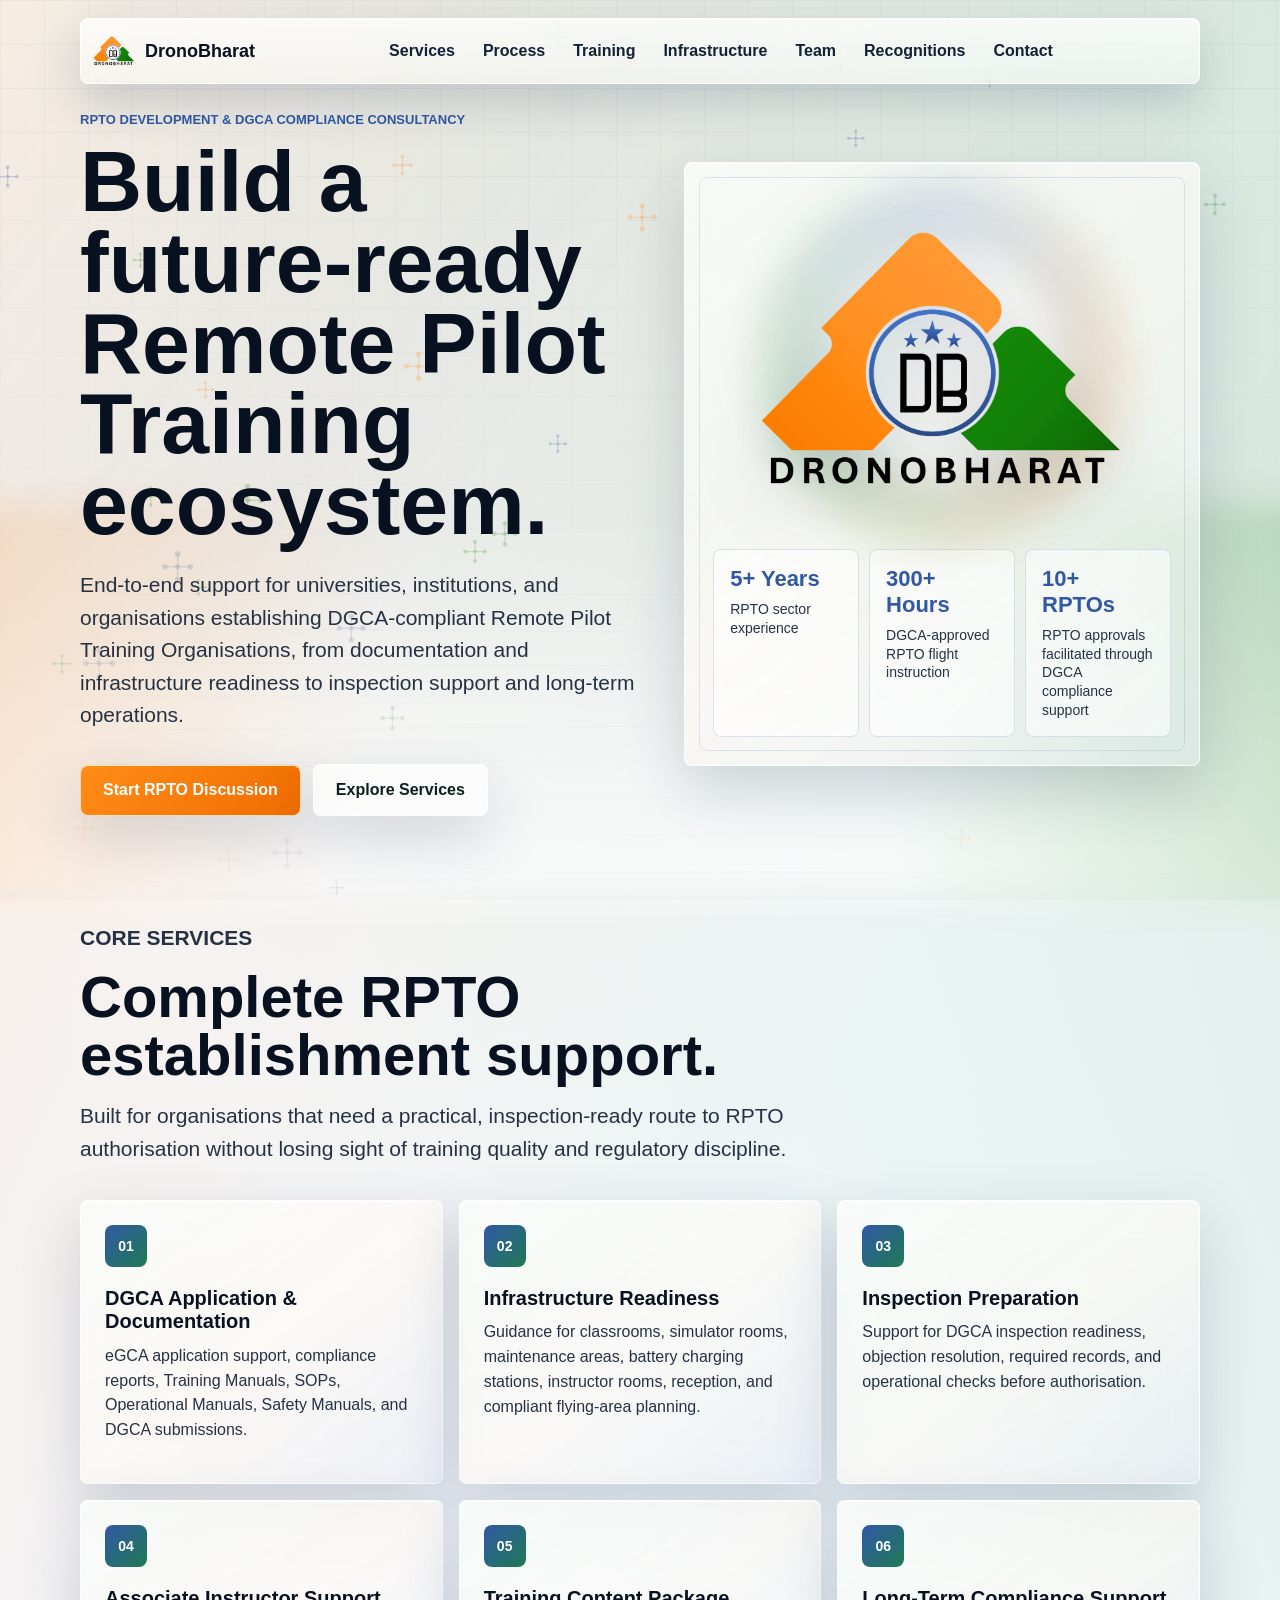
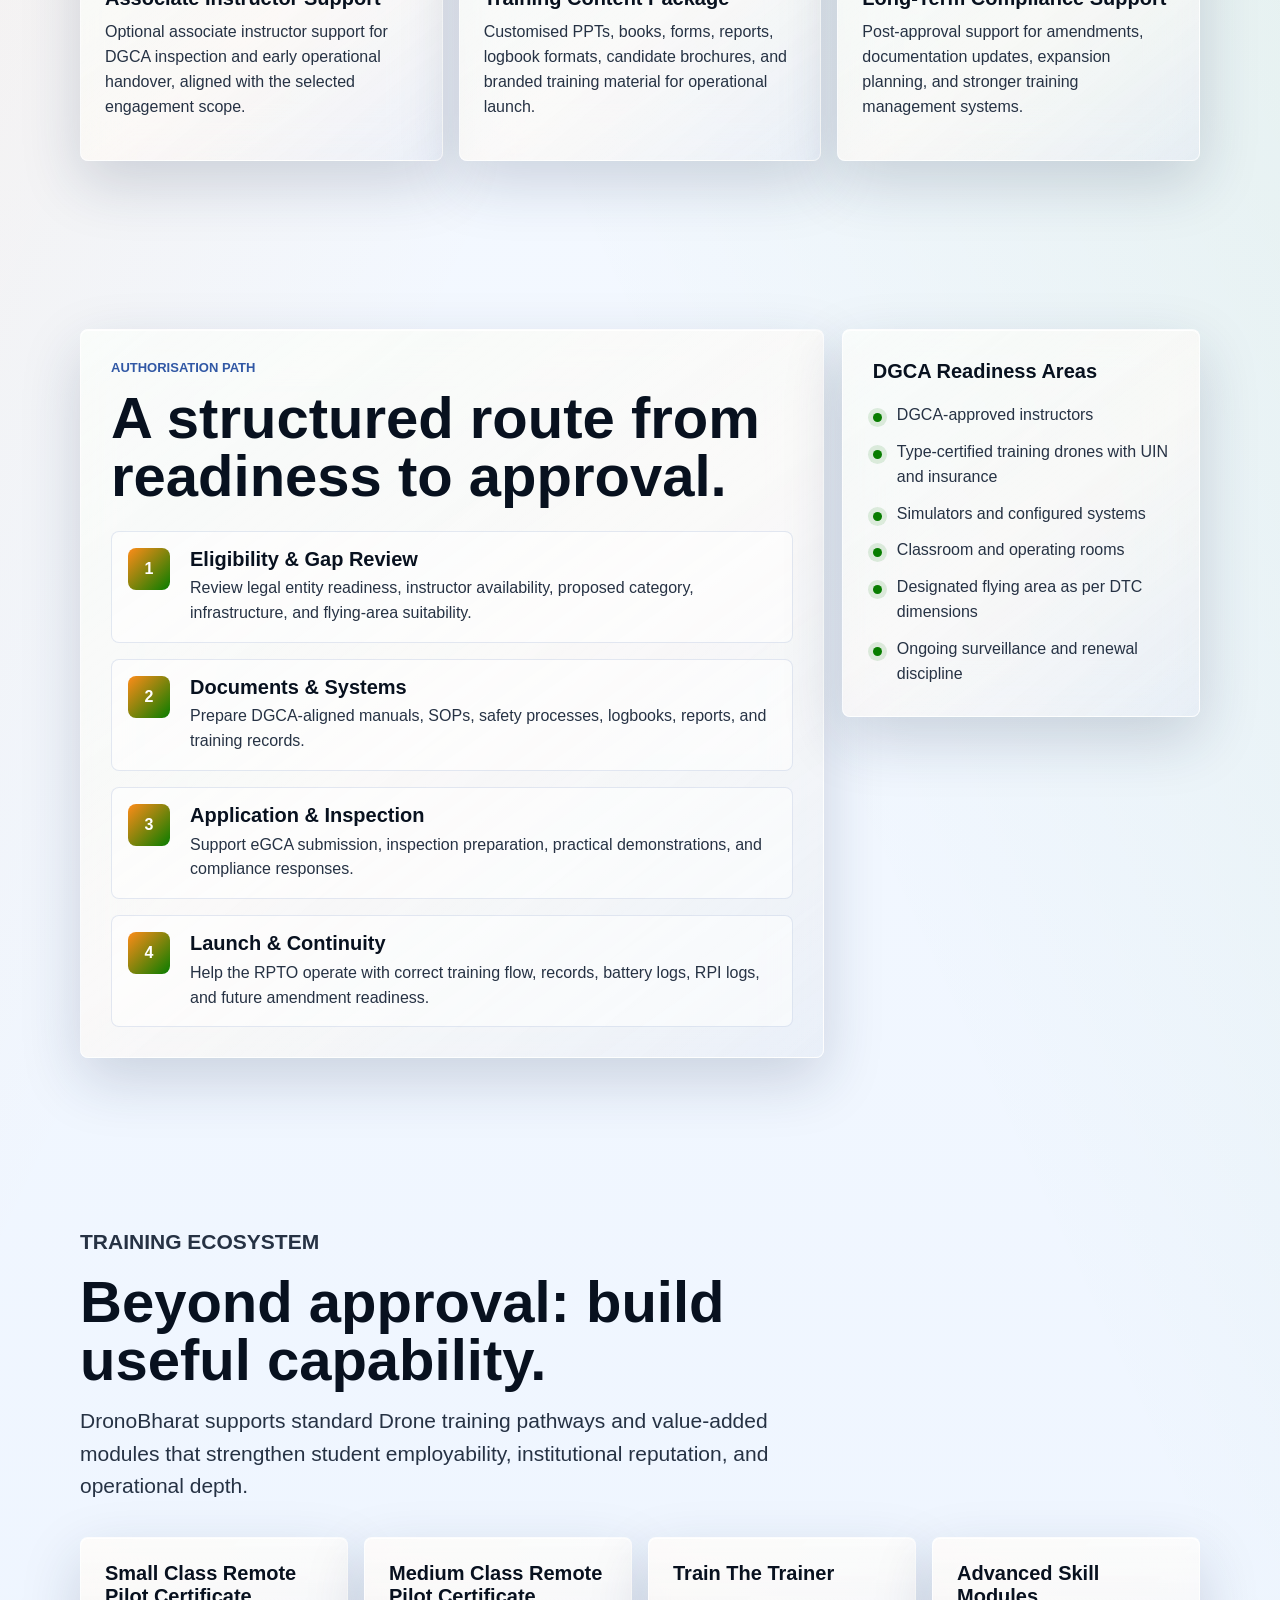
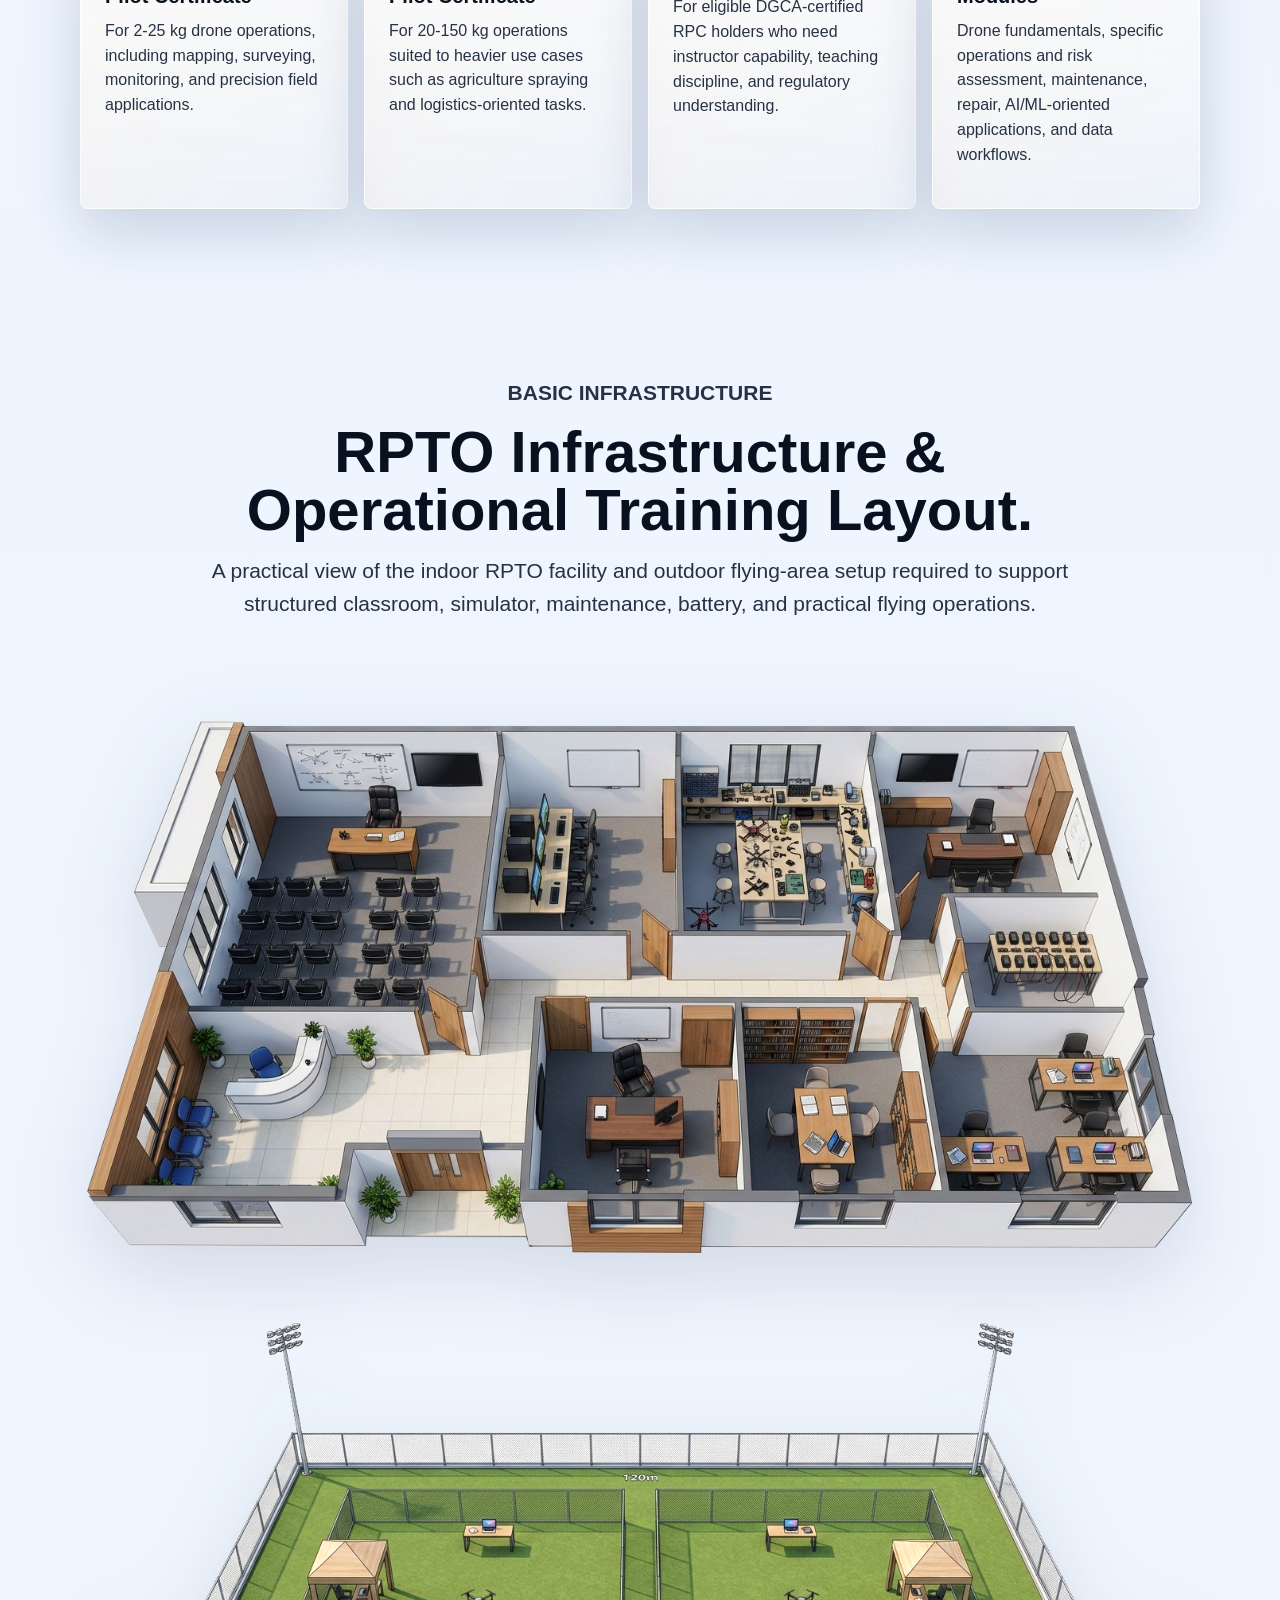
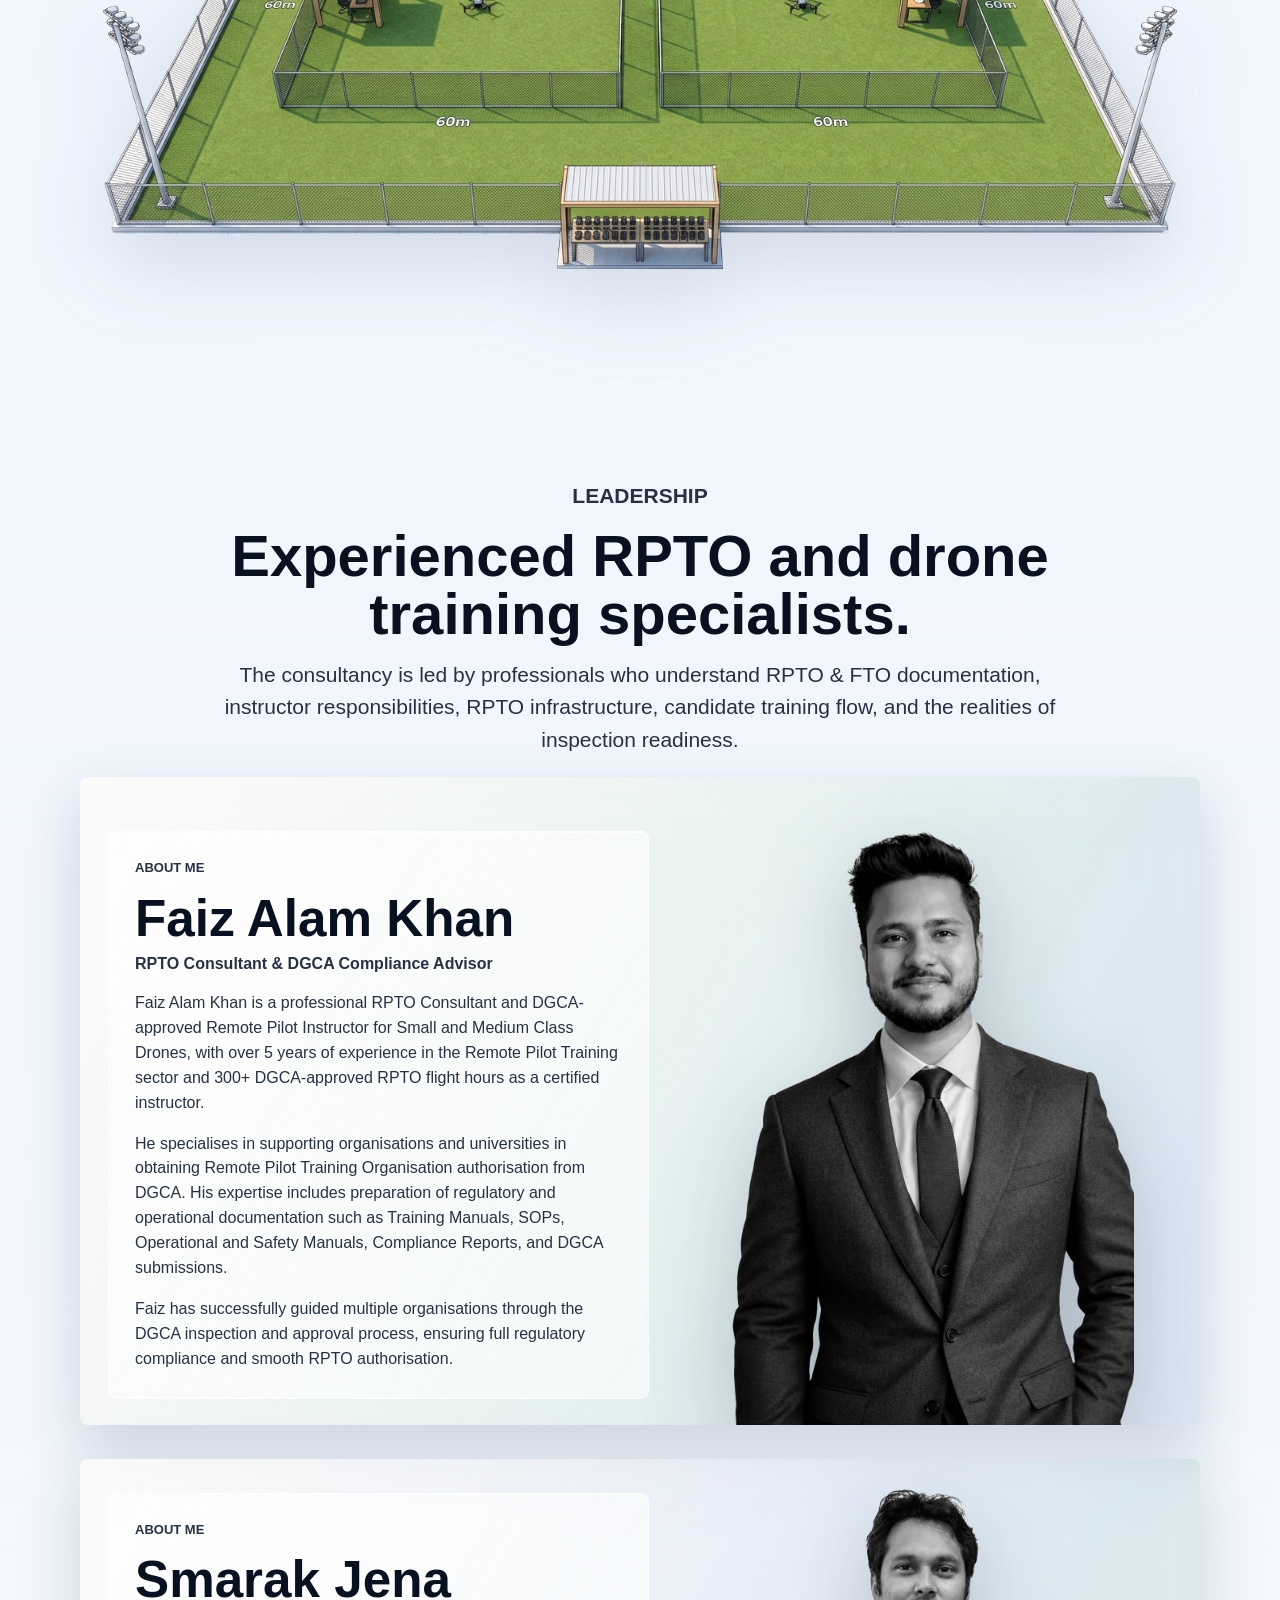
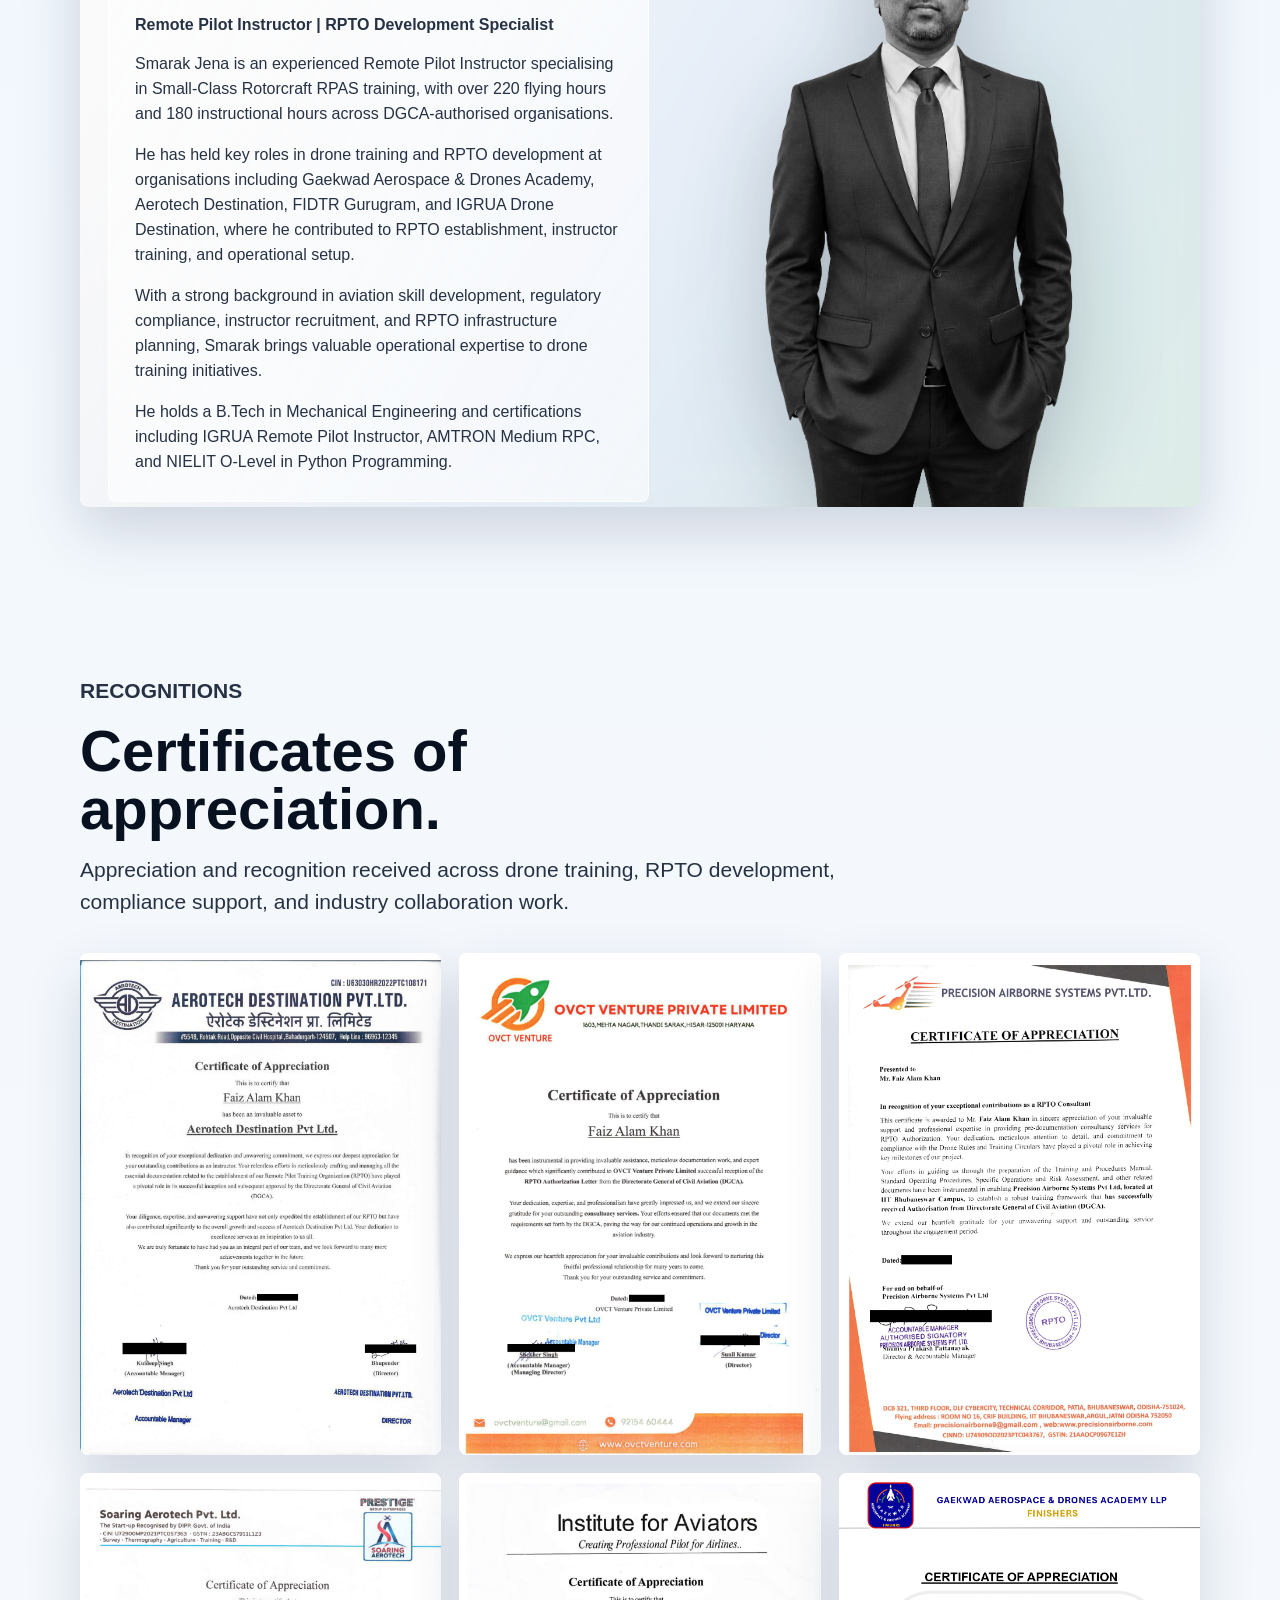
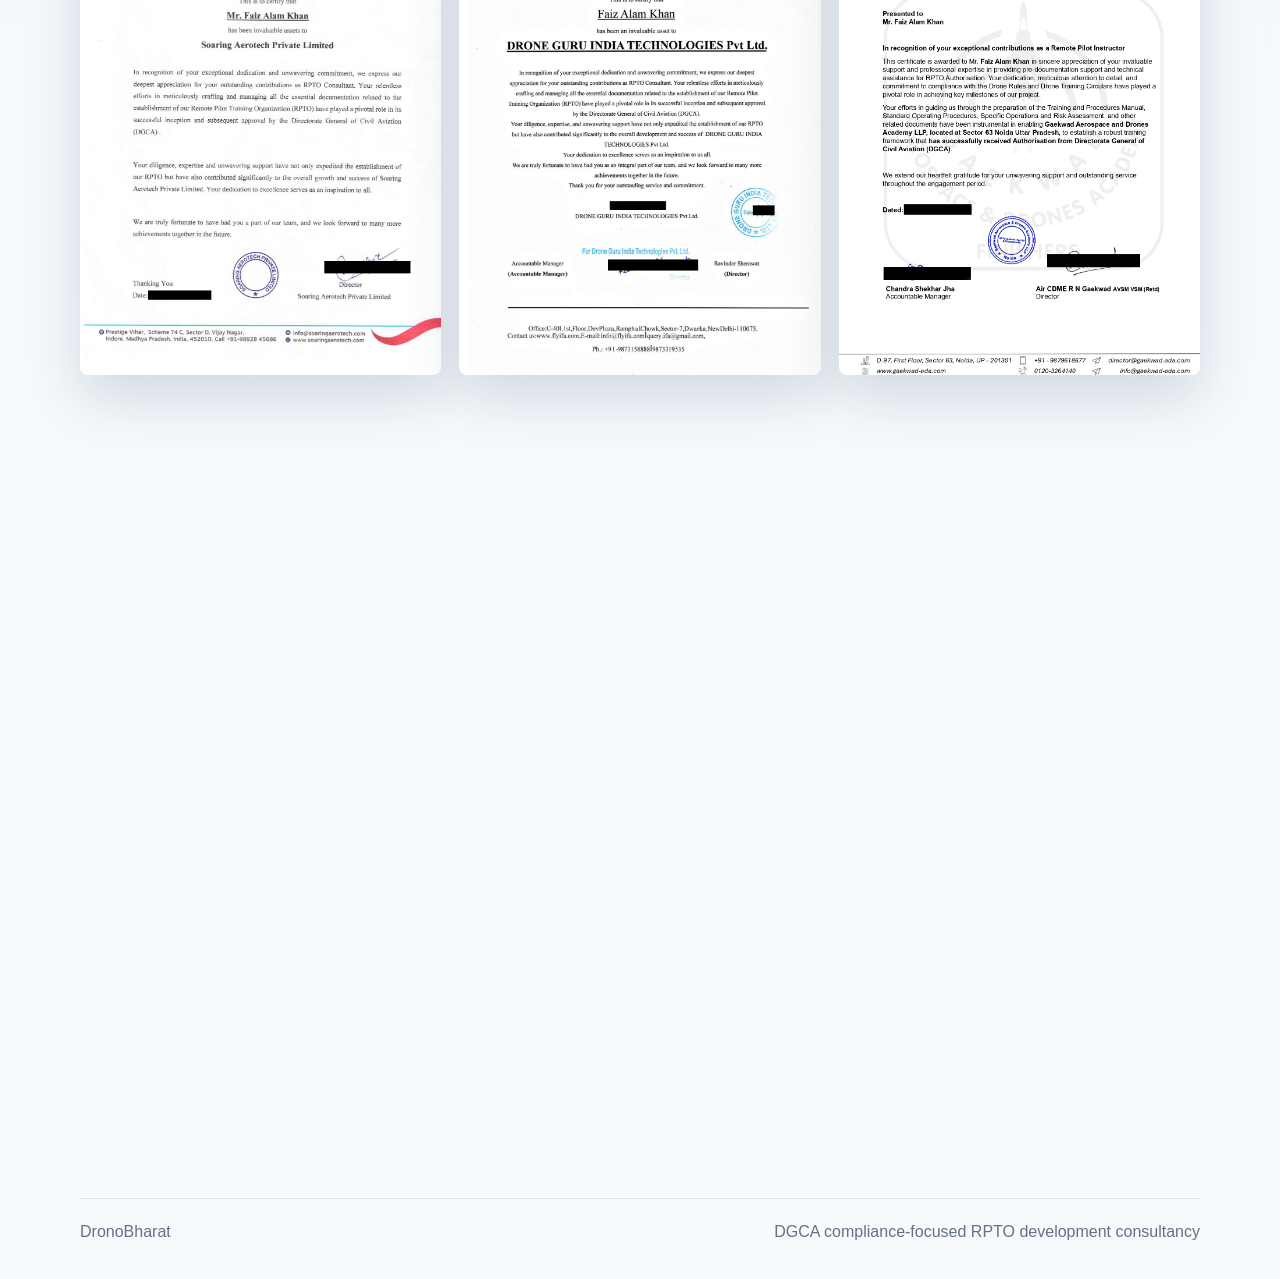
==== index.html @ b4741c78 "Add files via upload" ====
<!doctype html>
<html lang="en">
  <head>
    <meta charset="utf-8">
    <meta name="viewport" content="width=device-width, initial-scale=1">
    <meta name="description" content="DronoBharat RPTO development and DGCA compliance consultancy for universities, institutions, and organisations.">
    <title>DronoBharat | RPTO Development & DGCA Compliance</title>
    <link rel="stylesheet" href="styles.css?v=15">
  </head>
  <body>
    <canvas id="skyline" aria-hidden="true"></canvas>

    <header class="topbar" id="top">
      <a class="brand" href="#home" aria-label="DronoBharat home">
        <img src="dronobharat-logo.png" alt="DronoBharat logo">
        <span>DronoBharat</span>
      </a>
      <nav class="nav" aria-label="Primary navigation">
        <a href="#services">Services</a>
        <a href="#process">Process</a>
        <a href="#training">Training</a>
        <a href="#infrastructure">Infrastructure</a>
        <a href="#team">Team</a>
        <a href="#recognitions">Recognitions</a>
        <a href="#contact">Contact</a>
      </nav>
    </header>

    <main>
      <section class="hero section-panel active" id="home" data-view>
        <div class="hero-copy">
          <p class="eyebrow">RPTO Development & DGCA Compliance Consultancy</p>
          <h1><span>Build a</span><span>future-ready</span><span>Remote Pilot</span><span>Training</span><span>ecosystem.</span></h1>
          <p class="lead">
            End-to-end support for universities, institutions, and organisations establishing
            DGCA-compliant Remote Pilot Training Organisations, from documentation and
            infrastructure readiness to inspection support and long-term operations.
          </p>
          <div class="hero-actions">
            <a class="button primary" href="#contact">Start RPTO Discussion</a>
            <a class="button secondary" href="#services">Explore Services</a>
          </div>
        </div>

        <div class="hero-visual glass-panel">
          <div class="logo-stage">
            <img src="dronobharat-logo.png" alt="DronoBharat identity mark">
          </div>
          <div class="status-grid">
            <div>
              <strong>5+ Years</strong>
              <span>RPTO sector experience</span>
            </div>
            <div>
              <strong>300+ Hours</strong>
              <span>DGCA-approved RPTO flight instruction</span>
            </div>
            <div>
              <strong>10+ RPTOs</strong>
              <span>RPTO approvals facilitated through DGCA compliance support</span>
            </div>
          </div>
        </div>
      </section>

      <section class="section page-section" id="services" data-view>
        <div class="section-heading">
          <p class="eyebrow">Core Services</p>
          <h2>Complete RPTO establishment support.</h2>
          <p>
            Built for organisations that need a practical, inspection-ready route to RPTO
            authorisation without losing sight of training quality and regulatory discipline.
          </p>
        </div>
        <div class="service-grid">
          <article class="glass-card">
            <span class="service-icon">01</span>
            <h3>DGCA Application & Documentation</h3>
            <p>eGCA application support, compliance reports, Training Manuals, SOPs, Operational Manuals, Safety Manuals, and DGCA submissions.</p>
          </article>
          <article class="glass-card">
            <span class="service-icon">02</span>
            <h3>Infrastructure Readiness</h3>
            <p>Guidance for classrooms, simulator rooms, maintenance areas, battery charging stations, instructor rooms, reception, and compliant flying-area planning.</p>
          </article>
          <article class="glass-card">
            <span class="service-icon">03</span>
            <h3>Inspection Preparation</h3>
            <p>Support for DGCA inspection readiness, objection resolution, required records, and operational checks before authorisation.</p>
          </article>
          <article class="glass-card">
            <span class="service-icon">04</span>
            <h3>Associate Instructor Support</h3>
            <p>Optional associate instructor support for DGCA inspection and early operational handover, aligned with the selected engagement scope.</p>
          </article>
          <article class="glass-card">
            <span class="service-icon">05</span>
            <h3>Training Content Package</h3>
            <p>Customised PPTs, books, forms, reports, logbook formats, candidate brochures, and branded training material for operational launch.</p>
          </article>
          <article class="glass-card">
            <span class="service-icon">06</span>
            <h3>Long-Term Compliance Support</h3>
            <p>Post-approval support for amendments, documentation updates, expansion planning, and stronger training management systems.</p>
          </article>
        </div>
      </section>

      <section class="section split-section" id="process" data-view>
        <div class="glass-panel process-panel">
          <p class="eyebrow">Authorisation Path</p>
          <h2>A structured route from readiness to approval.</h2>
          <div class="timeline">
            <div class="step">
              <span>1</span>
              <div>
                <h3>Eligibility & Gap Review</h3>
                <p>Review legal entity readiness, instructor availability, proposed category, infrastructure, and flying-area suitability.</p>
              </div>
            </div>
            <div class="step">
              <span>2</span>
              <div>
                <h3>Documents & Systems</h3>
                <p>Prepare DGCA-aligned manuals, SOPs, safety processes, logbooks, reports, and training records.</p>
              </div>
            </div>
            <div class="step">
              <span>3</span>
              <div>
                <h3>Application & Inspection</h3>
                <p>Support eGCA submission, inspection preparation, practical demonstrations, and compliance responses.</p>
              </div>
            </div>
            <div class="step">
              <span>4</span>
              <div>
                <h3>Launch & Continuity</h3>
                <p>Help the RPTO operate with correct training flow, records, battery logs, RPI logs, and future amendment readiness.</p>
              </div>
            </div>
          </div>
        </div>

        <aside class="glass-panel requirement-panel">
          <h3>DGCA Readiness Areas</h3>
          <ul>
            <li>DGCA-approved instructors</li>
            <li>Type-certified training drones with UIN and insurance</li>
            <li>Simulators and configured systems</li>
            <li>Classroom and operating rooms</li>
            <li>Designated flying area as per DTC dimensions</li>
            <li>Ongoing surveillance and renewal discipline</li>
          </ul>
        </aside>
      </section>

      <section class="section page-section" id="training" data-view>
        <div class="section-heading">
          <p class="eyebrow">Training Ecosystem</p>
          <h2>Beyond approval: build useful capability.</h2>
          <p>
            DronoBharat supports standard Drone training pathways and value-added modules
            that strengthen student employability, institutional reputation, and operational depth.
          </p>
        </div>
        <div class="program-grid">
          <article class="program-card">
            <h3>Small Class Remote Pilot Certificate</h3>
            <p>For 2-25 kg drone operations, including mapping, surveying, monitoring, and precision field applications.</p>
          </article>
          <article class="program-card">
            <h3>Medium Class Remote Pilot Certificate</h3>
            <p>For 20-150 kg operations suited to heavier use cases such as agriculture spraying and logistics-oriented tasks.</p>
          </article>
          <article class="program-card">
            <h3>Train The Trainer</h3>
            <p>For eligible DGCA-certified RPC holders who need instructor capability, teaching discipline, and regulatory understanding.</p>
          </article>
          <article class="program-card">
            <h3>Advanced Skill Modules</h3>
            <p>Drone fundamentals, specific operations and risk assessment, maintenance, repair, AI/ML-oriented applications, and data workflows.</p>
          </article>
        </div>
      </section>

      <section class="section page-section" id="infrastructure" data-view>
        <div class="section-heading centered-heading">
          <p class="eyebrow">Basic Infrastructure</p>
          <h2>RPTO Infrastructure & Operational Training Layout.</h2>
          <p>
            A practical view of the indoor RPTO facility and outdoor flying-area setup required
            to support structured classroom, simulator, maintenance, battery, and practical
            flying operations.
          </p>
        </div>
        <div class="infrastructure-gallery">
          <figure class="infrastructure-frame">
            <img src="rpto-facility-layout.png" alt="RPTO facility operational training layout">
          </figure>
          <figure class="infrastructure-frame">
            <img src="rpto-flying-area.png" alt="RPTO flying area layout">
          </figure>
        </div>
      </section>

      <section class="section page-section team-section" id="team" data-view>
        <div class="team-copy">
          <p class="eyebrow">Leadership</p>
          <h2>Experienced RPTO and drone training specialists.</h2>
          <p>
            The consultancy is led by professionals who understand RPTO &amp; FTO documentation,
            instructor responsibilities, RPTO infrastructure, candidate training flow, and
            the realities of inspection readiness.
          </p>
        </div>
        <div class="team-grid">
          <article class="profile-feature">
            <div class="profile-copy">
              <p class="eyebrow">ABOUT ME</p>
              <h3>Faiz Alam Khan</h3>
              <p class="role">RPTO Consultant & DGCA Compliance Advisor</p>
              <p>
                Faiz Alam Khan is a professional RPTO Consultant and DGCA-approved Remote
                Pilot Instructor for Small and Medium Class Drones, with over 5 years of
                experience in the Remote Pilot Training sector and 300+ DGCA-approved RPTO
                flight hours as a certified instructor.
              </p>
              <p>
                He specialises in supporting organisations and universities in obtaining Remote
                Pilot Training Organisation authorisation from DGCA. His expertise includes
                preparation of regulatory and operational documentation such as Training Manuals,
                SOPs, Operational and Safety Manuals, Compliance Reports, and DGCA submissions.
              </p>
              <p>
                Faiz has successfully guided multiple organisations through the DGCA inspection
                and approval process, ensuring full regulatory compliance and smooth RPTO
                authorisation.
              </p>
            </div>
            <div class="profile-portrait">
              <img src="faiz-alam-khan.png" alt="Faiz Alam Khan">
            </div>
          </article>

          <article class="profile-feature">
            <div class="profile-copy">
              <p class="eyebrow">ABOUT ME</p>
              <h3>Smarak Jena</h3>
              <p class="role">Remote Pilot Instructor | RPTO Development Specialist</p>
              <p>
                Smarak Jena is an experienced Remote Pilot Instructor specialising in
                Small-Class Rotorcraft RPAS training, with over 220 flying hours and 180
                instructional hours across DGCA-authorised organisations.
              </p>
              <p>
                He has held key roles in drone training and RPTO development at organisations
                including Gaekwad Aerospace & Drones Academy, Aerotech Destination, FIDTR
                Gurugram, and IGRUA Drone Destination, where he contributed to RPTO
                establishment, instructor training, and operational setup.
              </p>
              <p>
                With a strong background in aviation skill development, regulatory compliance,
                instructor recruitment, and RPTO infrastructure planning, Smarak brings valuable
                operational expertise to drone training initiatives.
              </p>
              <p>
                He holds a B.Tech in Mechanical Engineering and certifications including IGRUA
                Remote Pilot Instructor, AMTRON Medium RPC, and NIELIT O-Level in Python
                Programming.
              </p>
            </div>
            <div class="profile-portrait">
              <img src="smarak-jena.png" alt="Smarak Jena">
            </div>
          </article>
        </div>
      </section>

      <section class="section page-section" id="recognitions" data-view>
        <div class="section-heading">
          <p class="eyebrow">Recognitions</p>
          <h2>Certificates of appreciation.</h2>
          <p>
            Appreciation and recognition received across drone training, RPTO development,
            compliance support, and industry collaboration work.
          </p>
        </div>
        <div class="certificate-grid">
          <button class="certificate-card" type="button" data-certificate="adpl-certificate.jpg" aria-label="View ADPL certificate of appreciation">
            <img src="adpl-certificate.jpg" alt="ADPL Certificate of Appreciation">
          </button>
          <button class="certificate-card" type="button" data-certificate="ovct-venture-certificate.jpg" aria-label="View OVCT Venture certificate of appreciation">
            <img src="ovct-venture-certificate.jpg" alt="OVCT Venture Certificate of Appreciation">
          </button>
          <button class="certificate-card" type="button" data-certificate="precision-airborn-certificate.jpg" aria-label="View Precision Airborn System certificate of appreciation">
            <img src="precision-airborn-certificate.jpg" alt="Precision Airborn System Certificate of Appreciation">
          </button>
          <button class="certificate-card" type="button" data-certificate="soaring-aerotech-certificate.jpg" aria-label="View Soaring Aerotech certificate of appreciation">
            <img src="soaring-aerotech-certificate.jpg" alt="Soaring Aerotech Certificate of Appreciation">
          </button>
          <button class="certificate-card" type="button" data-certificate="drone-guru-certificate.jpg" aria-label="View Drone Guru certificate of appreciation">
            <img src="drone-guru-certificate.jpg" alt="Drone Guru Certificate of Appreciation">
          </button>
          <button class="certificate-card" type="button" data-certificate="gada-certificate.jpg" aria-label="View GADA certificate of appreciation">
            <img src="gada-certificate.jpg" alt="GADA Certificate of Appreciation">
          </button>
        </div>
      </section>

      <section class="section contact-section" id="contact" data-view>
        <div class="glass-panel contact-panel">
          <p class="eyebrow">Contact</p>
          <h2>Discuss your RPTO plan with DronoBharat.</h2>
          <p>
            Share your current stage, existing infrastructure, instructor availability, and target
            approval category. We will help you understand the cleanest route to DGCA readiness.
          </p>
          <div class="contact-grid">
            <a class="contact-card" href="tel:+919654807959">
              <span class="contact-icon" aria-hidden="true">P</span>
              <span>Official Business Communication</span>
              <strong>+91 96548 07959</strong>
            </a>
            <a class="contact-card" href="tel:+919451409444">
              <span class="contact-icon" aria-hidden="true">A</span>
              <span>Strategic Inquiries &amp; Collaborations</span>
              <strong>+91 94514 09444</strong>
            </a>
            <a class="contact-card" href="mailto:mdfizkhan@gmail.com">
              <span class="contact-icon" aria-hidden="true">E</span>
              <span>General Inquiry</span>
              <strong>mdfizkhan@gmail.com</strong>
            </a>
            <a class="contact-card" href="mailto:director@dronobharat.com">
              <span class="contact-icon" aria-hidden="true">B</span>
              <span>Business / Corporate Email</span>
              <strong>director@dronobharat.com</strong>
            </a>
          </div>
        </div>
      </section>
    </main>

    <footer class="footer">
      <span>DronoBharat</span>
      <span>DGCA compliance-focused RPTO development consultancy</span>
    </footer>

    <div class="certificate-lightbox" id="certificateLightbox" aria-hidden="true">
      <button class="lightbox-close" type="button" aria-label="Close certificate preview">Close</button>
      <img id="certificatePreview" src="" alt="">
    </div>

    <script src="app.js?v=15"></script>
  </body>
</html>
---- styles.css ----
:root {
  color-scheme: light;
  --orange: #ff8c19;
  --green: #087d00;
  --blue: #3158a5;
  --ink: #08111f;
  --body: #263244;
  --muted: #647084;
  --surface: rgba(255, 255, 255, 0.64);
  --surface-strong: rgba(255, 255, 255, 0.82);
  --line: rgba(49, 88, 165, 0.18);
  --shadow: 0 22px 60px rgba(25, 44, 79, 0.18);
  --blur: blur(24px) saturate(1.35);
  --radius: 8px;
  font-family: -apple-system, BlinkMacSystemFont, "SF Pro Display", "SF Pro Text", "Helvetica Neue", Arial, sans-serif;
}

* {
  box-sizing: border-box;
}

html {
  scroll-behavior: smooth;
}

body {
  margin: 0;
  min-height: 100vh;
  color: var(--ink);
  background:
    linear-gradient(115deg, rgba(255, 140, 25, 0.12), transparent 24%),
    linear-gradient(245deg, rgba(8, 125, 0, 0.1), transparent 28%),
    linear-gradient(180deg, #f8fbff 0%, #eef5ff 38%, #f7fafc 100%);
  overflow-x: hidden;
}

body::before {
  content: "";
  position: fixed;
  inset: 0;
  pointer-events: none;
  background-image:
    linear-gradient(rgba(49, 88, 165, 0.06) 1px, transparent 1px),
    linear-gradient(90deg, rgba(49, 88, 165, 0.05) 1px, transparent 1px);
  background-size: 44px 44px;
  mask-image: linear-gradient(to bottom, rgba(0,0,0,0.8), transparent 78%);
}

body::after {
  content: "";
  position: fixed;
  inset: auto -10vw 0 -10vw;
  height: 44vh;
  pointer-events: none;
  background:
    linear-gradient(100deg, rgba(255, 140, 25, 0.22), transparent 33%),
    linear-gradient(260deg, rgba(8, 125, 0, 0.2), transparent 36%),
    linear-gradient(180deg, transparent, rgba(255,255,255,0.78));
  filter: blur(18px);
}

a {
  color: inherit;
  text-decoration: none;
}

button,
input,
textarea {
  font: inherit;
}

#skyline {
  position: fixed;
  inset: 0;
  width: 100%;
  height: 100%;
  z-index: -1;
  opacity: 0.62;
}

.topbar {
  position: fixed;
  top: 18px;
  left: 50%;
  z-index: 20;
  display: grid;
  grid-template-columns: auto 1fr;
  align-items: center;
  width: min(1120px, calc(100vw - 32px));
  min-height: 66px;
  padding: 10px 12px;
  border: 1px solid rgba(255, 255, 255, 0.82);
  border-radius: 8px;
  background: linear-gradient(180deg, rgba(255,255,255,0.76), rgba(255,255,255,0.46));
  box-shadow: 0 18px 46px rgba(20, 43, 84, 0.18), inset 0 1px 0 rgba(255,255,255,0.95);
  backdrop-filter: var(--blur);
  transform: translateX(-50%);
}

.brand {
  display: inline-flex;
  align-items: center;
  gap: 10px;
  min-width: 0;
  font-weight: 700;
}

.brand img {
  width: 42px;
  height: 42px;
  object-fit: contain;
}

.brand span {
  font-size: 18px;
  letter-spacing: 0;
}

.nav {
  display: flex;
  justify-content: center;
  gap: 2px;
  min-width: 0;
}

.nav a,
.button {
  position: relative;
  display: inline-flex;
  align-items: center;
  justify-content: center;
  min-height: 42px;
  padding: 0 13px;
  border-radius: 8px;
  font-weight: 650;
  color: #132036;
  transition: transform 220ms ease, background 220ms ease, box-shadow 220ms ease, color 220ms ease;
}

.nav a:hover,
.nav a.active {
  background: rgba(49, 88, 165, 0.1);
  color: var(--blue);
}

.button:hover {
  transform: translateY(-2px);
}

main {
  position: relative;
  z-index: 1;
}

.section,
.hero {
  width: min(1120px, calc(100vw - 32px));
  margin: 0 auto;
}

.hero {
  min-height: 78vh;
  display: grid;
  grid-template-columns: minmax(0, 1.05fr) minmax(330px, 0.95fr);
  align-items: center;
  gap: 34px;
  padding: 112px 0 34px;
}

.section {
  padding: 72px 0 96px;
}

.section-panel,
.page-section,
.split-section,
.contact-section {
  opacity: 0;
  transform: translateY(26px);
  filter: blur(8px);
  transition: opacity 700ms ease, transform 700ms ease, filter 700ms ease;
}

.section-panel.active,
.page-section.active,
.split-section.active,
.contact-section.active {
  opacity: 1;
  transform: none;
  filter: none;
}

.eyebrow {
  margin: 0 0 14px;
  color: var(--blue);
  font-size: 13px;
  font-weight: 760;
  letter-spacing: 0;
  text-transform: uppercase;
}

h1,
h2,
h3,
p {
  margin-top: 0;
}

h1 {
  max-width: 760px;
  margin-bottom: 24px;
  font-size: clamp(44px, 7vw, 86px);
  line-height: 0.94;
  letter-spacing: 0;
  overflow-wrap: break-word;
}

h1 span {
  display: block;
}

h2 {
  margin-bottom: 16px;
  font-size: clamp(34px, 4.6vw, 58px);
  line-height: 1;
  letter-spacing: 0;
}

h3 {
  margin-bottom: 10px;
  font-size: 20px;
  line-height: 1.18;
  letter-spacing: 0;
}

.lead,
.section-heading p,
.team-copy p,
.contact-panel > p {
  color: var(--body);
  font-size: clamp(17px, 2vw, 21px);
  line-height: 1.55;
}

.hero-actions {
  display: flex;
  flex-wrap: wrap;
  gap: 12px;
  margin-top: 32px;
}

.hero-copy {
  min-width: 0;
}

.button {
  min-height: 52px;
  padding: 0 22px;
  border: 1px solid rgba(255,255,255,0.72);
  box-shadow: var(--shadow), inset 0 1px 0 rgba(255,255,255,0.85);
  backdrop-filter: var(--blur);
}

.button.primary {
  color: white;
  background: linear-gradient(135deg, var(--orange), #f06d00);
}

.button.secondary {
  color: #0c1f1c;
  background: rgba(255,255,255,0.62);
}

.glass-panel,
.glass-card,
.program-card {
  border: 1px solid rgba(255, 255, 255, 0.72);
  border-radius: var(--radius);
  background:
    linear-gradient(145deg, rgba(255,255,255,0.84), rgba(255,255,255,0.45)),
    linear-gradient(320deg, rgba(49,88,165,0.12), rgba(255,140,25,0.08), rgba(8,125,0,0.1));
  box-shadow: var(--shadow), inset 0 1px 0 rgba(255,255,255,0.92);
  backdrop-filter: var(--blur);
}

.hero-visual {
  position: relative;
  min-height: 560px;
  padding: 28px;
  overflow: hidden;
}

.hero-visual::before {
  content: "";
  position: absolute;
  inset: 14px;
  border: 1px solid rgba(49, 88, 165, 0.14);
  border-radius: 8px;
  pointer-events: none;
}

.logo-stage {
  position: relative;
  display: grid;
  place-items: center;
  min-height: 340px;
}

.logo-stage::before {
  content: "";
  position: absolute;
  width: min(82%, 420px);
  aspect-ratio: 1;
  border-radius: 50%;
  background:
    radial-gradient(circle, rgba(255,255,255,0.82) 0 44%, rgba(49,88,165,0.08) 45%, transparent 66%),
    conic-gradient(from 120deg, rgba(255,140,25,0.22), rgba(8,125,0,0.18), rgba(49,88,165,0.16), rgba(255,140,25,0.22));
  filter: blur(18px);
  opacity: 0.76;
}

.logo-stage img {
  position: relative;
  z-index: 2;
  width: min(88%, 370px);
  filter: drop-shadow(0 18px 35px rgba(18, 42, 76, 0.18));
}

.status-grid {
  display: grid;
  grid-template-columns: repeat(3, 1fr);
  gap: 10px;
  margin-top: 18px;
}

.status-grid div {
  min-height: 116px;
  padding: 16px;
  border: 1px solid rgba(49,88,165,0.16);
  border-radius: 8px;
  background: rgba(255,255,255,0.58);
}

.status-grid strong {
  display: block;
  margin-bottom: 8px;
  color: var(--blue);
  font-size: 22px;
}

.status-grid span {
  color: var(--body);
  font-size: 14px;
  line-height: 1.35;
}

.section-heading {
  max-width: 760px;
  margin-bottom: 34px;
}

.centered-heading,
.team-copy {
  max-width: 860px;
  margin-right: auto;
  margin-left: auto;
  text-align: center;
}

.service-grid,
.program-grid,
.team-grid {
  display: grid;
  grid-template-columns: repeat(3, 1fr);
  gap: 16px;
}

.glass-card,
.program-card {
  min-height: 236px;
  padding: 24px;
  transform: translateY(0);
  transition: transform 260ms ease, box-shadow 260ms ease, border-color 260ms ease;
}

.glass-card:hover,
.program-card:hover {
  transform: translateY(-5px);
  border-color: rgba(49, 88, 165, 0.32);
  box-shadow: 0 28px 70px rgba(25, 44, 79, 0.2), inset 0 1px 0 rgba(255,255,255,0.95);
}

.service-icon {
  display: inline-grid;
  place-items: center;
  width: 42px;
  height: 42px;
  margin-bottom: 20px;
  border-radius: 8px;
  color: white;
  background: linear-gradient(135deg, var(--blue), #1e7a54);
  font-size: 14px;
  font-weight: 800;
}

.glass-card p,
.program-card p,
.step p,
.requirement-panel li {
  color: var(--body);
  line-height: 1.55;
}

.split-section {
  display: grid;
  grid-template-columns: minmax(0, 1.35fr) minmax(300px, 0.65fr);
  gap: 18px;
  align-items: start;
}

.process-panel,
.requirement-panel,
.contact-panel {
  padding: 30px;
}

.timeline {
  display: grid;
  gap: 16px;
  margin-top: 26px;
}

.step {
  display: grid;
  grid-template-columns: 46px 1fr;
  gap: 16px;
  padding: 16px;
  border-radius: 8px;
  background: rgba(255,255,255,0.54);
  border: 1px solid rgba(49,88,165,0.13);
}

.step span {
  display: grid;
  place-items: center;
  width: 42px;
  height: 42px;
  border-radius: 8px;
  color: white;
  background: linear-gradient(135deg, var(--orange), var(--green));
  font-weight: 800;
}

.step h3 {
  margin-bottom: 5px;
}

.step p {
  margin-bottom: 0;
}

.requirement-panel {
  position: sticky;
  top: 106px;
}

.requirement-panel ul {
  display: grid;
  gap: 12px;
  padding: 0;
  margin: 20px 0 0;
  list-style: none;
}

.requirement-panel li {
  position: relative;
  padding-left: 24px;
}

.requirement-panel li::before {
  content: "";
  position: absolute;
  left: 0;
  top: 0.62em;
  width: 9px;
  height: 9px;
  border-radius: 50%;
  background: var(--green);
  box-shadow: 0 0 0 5px rgba(8, 125, 0, 0.12);
}

.program-grid {
  grid-template-columns: repeat(4, 1fr);
}

.infrastructure-gallery {
  display: grid;
  gap: 36px;
  max-width: 1180px;
  margin: 0 auto;
}

.infrastructure-frame {
  margin: 0;
  padding: 0;
  border: 0;
  background: transparent;
  box-shadow: none;
}

.infrastructure-frame img {
  display: block;
  width: 100%;
  height: auto;
  border-radius: 0;
  filter: drop-shadow(0 28px 42px rgba(25, 44, 79, 0.14));
}

.program-card {
  min-height: 250px;
  background:
    linear-gradient(180deg, rgba(255,255,255,0.82), rgba(255,255,255,0.5)),
    linear-gradient(135deg, rgba(255,140,25,0.12), rgba(49,88,165,0.1));
}

.team-copy {
  padding-top: 0;
  margin-bottom: 20px;
}

.team-grid {
  grid-template-columns: minmax(0, 1fr);
  gap: 34px;
  max-width: 1120px;
  margin: 0 auto;
}

.profile-feature {
  display: grid;
  grid-template-columns: minmax(0, 1.05fr) minmax(320px, 0.95fr);
  align-items: end;
  gap: 34px;
  min-height: 620px;
  padding: 28px 28px 0;
  border-radius: 8px;
  background:
    linear-gradient(120deg, rgba(255,255,255,0.74), rgba(255,255,255,0.28) 52%, transparent 72%),
    linear-gradient(300deg, rgba(49,88,165,0.1), rgba(8,125,0,0.08), rgba(255,140,25,0.08));
  box-shadow: var(--shadow);
  overflow: hidden;
  backdrop-filter: var(--blur);
}

.profile-feature:nth-child(even) {
  background:
    linear-gradient(120deg, rgba(255,255,255,0.74), rgba(255,255,255,0.28) 52%, transparent 72%),
    linear-gradient(300deg, rgba(8,125,0,0.09), rgba(49,88,165,0.1), rgba(255,140,25,0.07));
}

.profile-copy {
  align-self: center;
  max-width: 620px;
  padding: 26px;
  border: 1px solid rgba(255,255,255,0.74);
  border-radius: 8px;
  background: rgba(255,255,255,0.58);
  box-shadow: inset 0 1px 0 rgba(255,255,255,0.78);
}

.profile-copy h3 {
  margin-bottom: 8px;
  font-size: clamp(34px, 4vw, 54px);
  line-height: 1;
}

.profile-copy p {
  color: var(--body);
  line-height: 1.56;
}

.profile-copy p:last-child {
  margin-bottom: 0;
}

.profile-portrait {
  display: flex;
  align-items: flex-end;
  justify-content: center;
  min-height: 580px;
}

.profile-portrait img {
  display: block;
  width: min(100%, 440px);
  max-height: 620px;
  object-fit: contain;
  object-position: bottom center;
  filter: drop-shadow(0 30px 45px rgba(9, 18, 32, 0.22));
}

.role {
  margin-bottom: 14px;
  color: var(--blue);
  font-weight: 750;
}

.certificate-grid {
  display: grid;
  grid-template-columns: repeat(3, 1fr);
  gap: 18px;
}

.certificate-card {
  appearance: none;
  display: block;
  min-height: 0;
  padding: 0;
  border: 0;
  border-radius: 8px;
  background: transparent;
  box-shadow: 0 22px 55px rgba(25, 44, 79, 0.16);
  cursor: zoom-in;
  overflow: hidden;
  transition: transform 260ms ease, box-shadow 260ms ease;
}

.certificate-card:hover {
  transform: translateY(-5px);
  box-shadow: 0 30px 75px rgba(25, 44, 79, 0.22);
}

.certificate-card img {
  width: 100%;
  aspect-ratio: 0.72;
  display: block;
  object-fit: cover;
  object-position: top center;
}

.certificate-lightbox {
  position: fixed;
  inset: 0;
  z-index: 80;
  display: grid;
  place-items: center;
  padding: 74px 22px 28px;
  background: rgba(7, 13, 24, 0.78);
  backdrop-filter: blur(18px) saturate(1.2);
  opacity: 0;
  pointer-events: none;
  transition: opacity 220ms ease;
}

.certificate-lightbox.open {
  opacity: 1;
  pointer-events: auto;
}

.certificate-lightbox img {
  max-width: min(96vw, 1040px);
  max-height: 88vh;
  width: auto;
  height: auto;
  border-radius: 8px;
  background: white;
  box-shadow: 0 32px 90px rgba(0, 0, 0, 0.42);
}

.lightbox-close {
  position: fixed;
  top: 18px;
  right: 18px;
  min-height: 42px;
  padding: 0 16px;
  border: 1px solid rgba(255,255,255,0.45);
  border-radius: 8px;
  color: white;
  background: rgba(255,255,255,0.18);
  backdrop-filter: blur(12px);
  cursor: pointer;
}

.contact-section {
  padding-bottom: 78px;
}

.contact-panel {
  position: relative;
  max-width: 920px;
  margin: 0 auto;
  overflow: hidden;
  border-color: rgba(255, 255, 255, 0.82);
  background:
    linear-gradient(145deg, rgba(255,255,255,0.78), rgba(255,255,255,0.34)),
    linear-gradient(315deg, rgba(49,88,165,0.1), rgba(8,125,0,0.07), rgba(255,140,25,0.08));
}

.contact-panel::before {
  content: "";
  position: absolute;
  inset: 0;
  pointer-events: none;
  background:
    linear-gradient(120deg, rgba(255,255,255,0.55), transparent 34%),
    radial-gradient(circle at 12% 12%, rgba(255, 140, 25, 0.2), transparent 24%),
    radial-gradient(circle at 86% 20%, rgba(49, 88, 165, 0.18), transparent 28%),
    radial-gradient(circle at 76% 86%, rgba(8, 125, 0, 0.15), transparent 32%);
}

.contact-panel::after {
  content: "";
  position: absolute;
  inset: 14px;
  border: 1px solid rgba(255,255,255,0.62);
  border-radius: 8px;
  pointer-events: none;
  mask-image: linear-gradient(135deg, black, transparent 62%);
}

.contact-panel > * {
  position: relative;
  z-index: 1;
}

.contact-grid {
  display: grid;
  grid-template-columns: repeat(2, 1fr);
  gap: 16px;
  margin-top: 32px;
}

.contact-card {
  position: relative;
  display: grid;
  grid-template-columns: 38px minmax(0, 1fr);
  gap: 6px 14px;
  align-items: center;
  min-height: 112px;
  padding: 20px 20px 18px;
  border-radius: 8px;
  border: 1px solid rgba(255,255,255,0.74);
  background:
    linear-gradient(145deg, rgba(255,255,255,0.72), rgba(255,255,255,0.28)),
    linear-gradient(315deg, rgba(49,88,165,0.08), rgba(255,140,25,0.05));
  box-shadow:
    inset 0 1px 0 rgba(255,255,255,0.88),
    inset 0 -1px 0 rgba(49,88,165,0.08),
    0 20px 44px rgba(25, 44, 79, 0.09);
  backdrop-filter: blur(18px) saturate(1.3);
  overflow: hidden;
  transition: transform 220ms ease, border-color 220ms ease, box-shadow 220ms ease;
}

.contact-card::after {
  content: "";
  position: absolute;
  inset: 1px;
  border-radius: 7px;
  pointer-events: none;
  background:
    linear-gradient(120deg, rgba(255,255,255,0.44), transparent 30%),
    radial-gradient(circle at 92% 16%, rgba(255, 140, 25, 0.18), transparent 26%),
    linear-gradient(90deg, rgba(255,140,25,0.0), rgba(8,125,0,0.07), rgba(49,88,165,0.1));
  opacity: 0.86;
}

.contact-card:hover {
  transform: translateY(-4px);
  border-color: rgba(255, 255, 255, 0.96);
  box-shadow:
    inset 0 1px 0 rgba(255,255,255,0.95),
    inset 0 -1px 0 rgba(49,88,165,0.08),
    0 28px 62px rgba(25, 44, 79, 0.15);
}

.contact-icon {
  position: relative;
  z-index: 1;
  grid-row: 1 / span 2;
  display: grid;
  place-items: center;
  width: 38px;
  height: 38px;
  border-radius: 8px;
  color: var(--blue);
  background:
    linear-gradient(145deg, rgba(255,255,255,0.94), rgba(255,255,255,0.45)),
    radial-gradient(circle at 30% 20%, rgba(255,140,25,0.2), transparent 42%);
  border: 1px solid rgba(49,88,165,0.14);
  box-shadow: 0 12px 24px rgba(49, 88, 165, 0.12), inset 0 1px 0 rgba(255,255,255,0.88);
  font-size: 14px;
  font-weight: 850;
}

.contact-card > span:not(.contact-icon) {
  position: relative;
  z-index: 1;
  color: var(--muted);
  font-size: 12px;
  font-weight: 780;
  line-height: 1.25;
  text-transform: uppercase;
  overflow-wrap: anywhere;
}

.contact-card strong {
  position: relative;
  z-index: 1;
  color: var(--ink);
  min-width: 0;
  font-size: clamp(17px, 2vw, 21px);
  line-height: 1.2;
  overflow-wrap: anywhere;
}

.footer {
  position: relative;
  z-index: 1;
  display: flex;
  justify-content: space-between;
  gap: 18px;
  width: min(1120px, calc(100vw - 32px));
  margin: 0 auto;
  padding: 24px 0 38px;
  color: var(--muted);
  border-top: 1px solid rgba(49, 88, 165, 0.14);
}

@keyframes rotateRing {
  to {
    transform: rotate(360deg);
  }
}

@media (prefers-reduced-motion: reduce) {
  *,
  *::before,
  *::after {
    scroll-behavior: auto !important;
    animation-duration: 0.001ms !important;
    animation-iteration-count: 1 !important;
    transition-duration: 0.001ms !important;
  }
}

@media (max-width: 900px) {
  .topbar {
    grid-template-columns: 1fr;
    gap: 8px;
    top: 10px;
    width: min(100vw - 20px, 680px);
  }

  .brand span {
    font-size: 16px;
  }

  .nav {
    grid-column: 1 / -1;
    justify-content: flex-start;
    overflow-x: auto;
    padding-top: 6px;
    scrollbar-width: none;
  }

  .nav::-webkit-scrollbar {
    display: none;
  }

  .nav a {
    min-height: 36px;
    padding: 0 8px;
    font-size: 14px;
    white-space: nowrap;
  }

  .hero {
    grid-template-columns: 1fr;
    min-height: auto;
    padding-top: 150px;
  }

  .hero-visual {
    min-height: 480px;
  }

  .service-grid,
  .program-grid,
  .certificate-grid {
    grid-template-columns: repeat(2, 1fr);
  }

  .profile-feature {
    grid-template-columns: 1fr;
    min-height: auto;
    padding: 22px 22px 0;
  }

  .profile-copy {
    max-width: none;
  }

  .profile-portrait {
    min-height: 0;
  }

  .profile-portrait img {
    width: min(80vw, 360px);
    max-height: 520px;
  }

  .split-section {
    grid-template-columns: 1fr;
  }

  .requirement-panel {
    position: static;
  }
}

@media (max-width: 620px) {
  .section,
  .hero {
    width: min(100vw - 22px, 560px);
  }

  .hero {
    padding-top: 154px;
    gap: 24px;
  }

  h1 {
    font-size: clamp(36px, 9.8vw, 40px);
    line-height: 1.02;
  }

  h2 {
    font-size: clamp(31px, 11vw, 43px);
  }

  .lead,
  .section-heading p,
  .team-copy p,
  .contact-panel > p {
    font-size: 17px;
  }

  .hero-actions {
    display: grid;
  }

  .button {
    width: 100%;
  }

  .hero-visual {
    min-height: 430px;
    padding: 18px;
  }

  .logo-stage {
    min-height: 250px;
  }

  .status-grid,
  .service-grid,
  .program-grid,
  .certificate-grid,
  .contact-grid {
    grid-template-columns: 1fr;
  }

  .status-grid div {
    min-height: auto;
  }

  .glass-card,
  .program-card,
  .process-panel,
  .requirement-panel,
  .contact-panel,
  .profile-copy {
    padding: 20px;
  }

  .profile-feature {
    padding: 12px 12px 0;
  }

  .profile-copy h3 {
    font-size: clamp(31px, 10vw, 42px);
  }

  .footer {
    display: grid;
  }
}
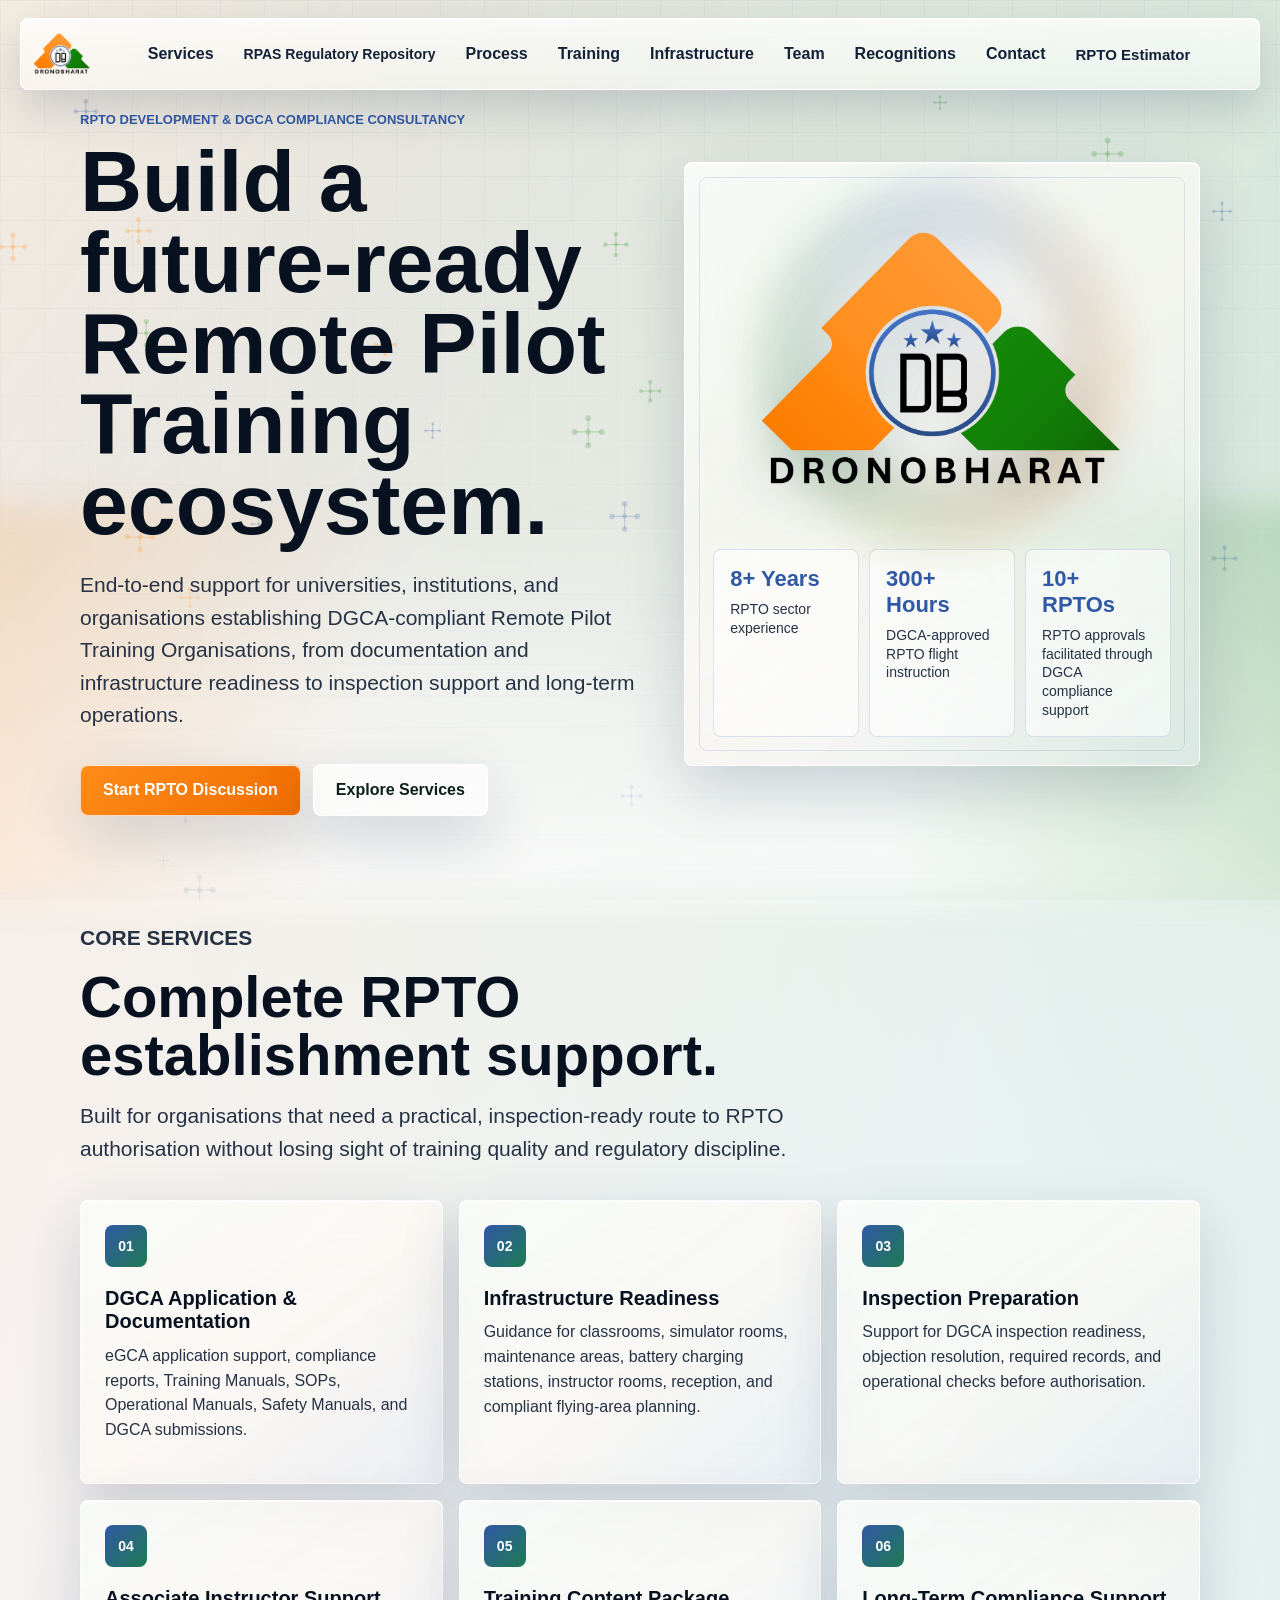
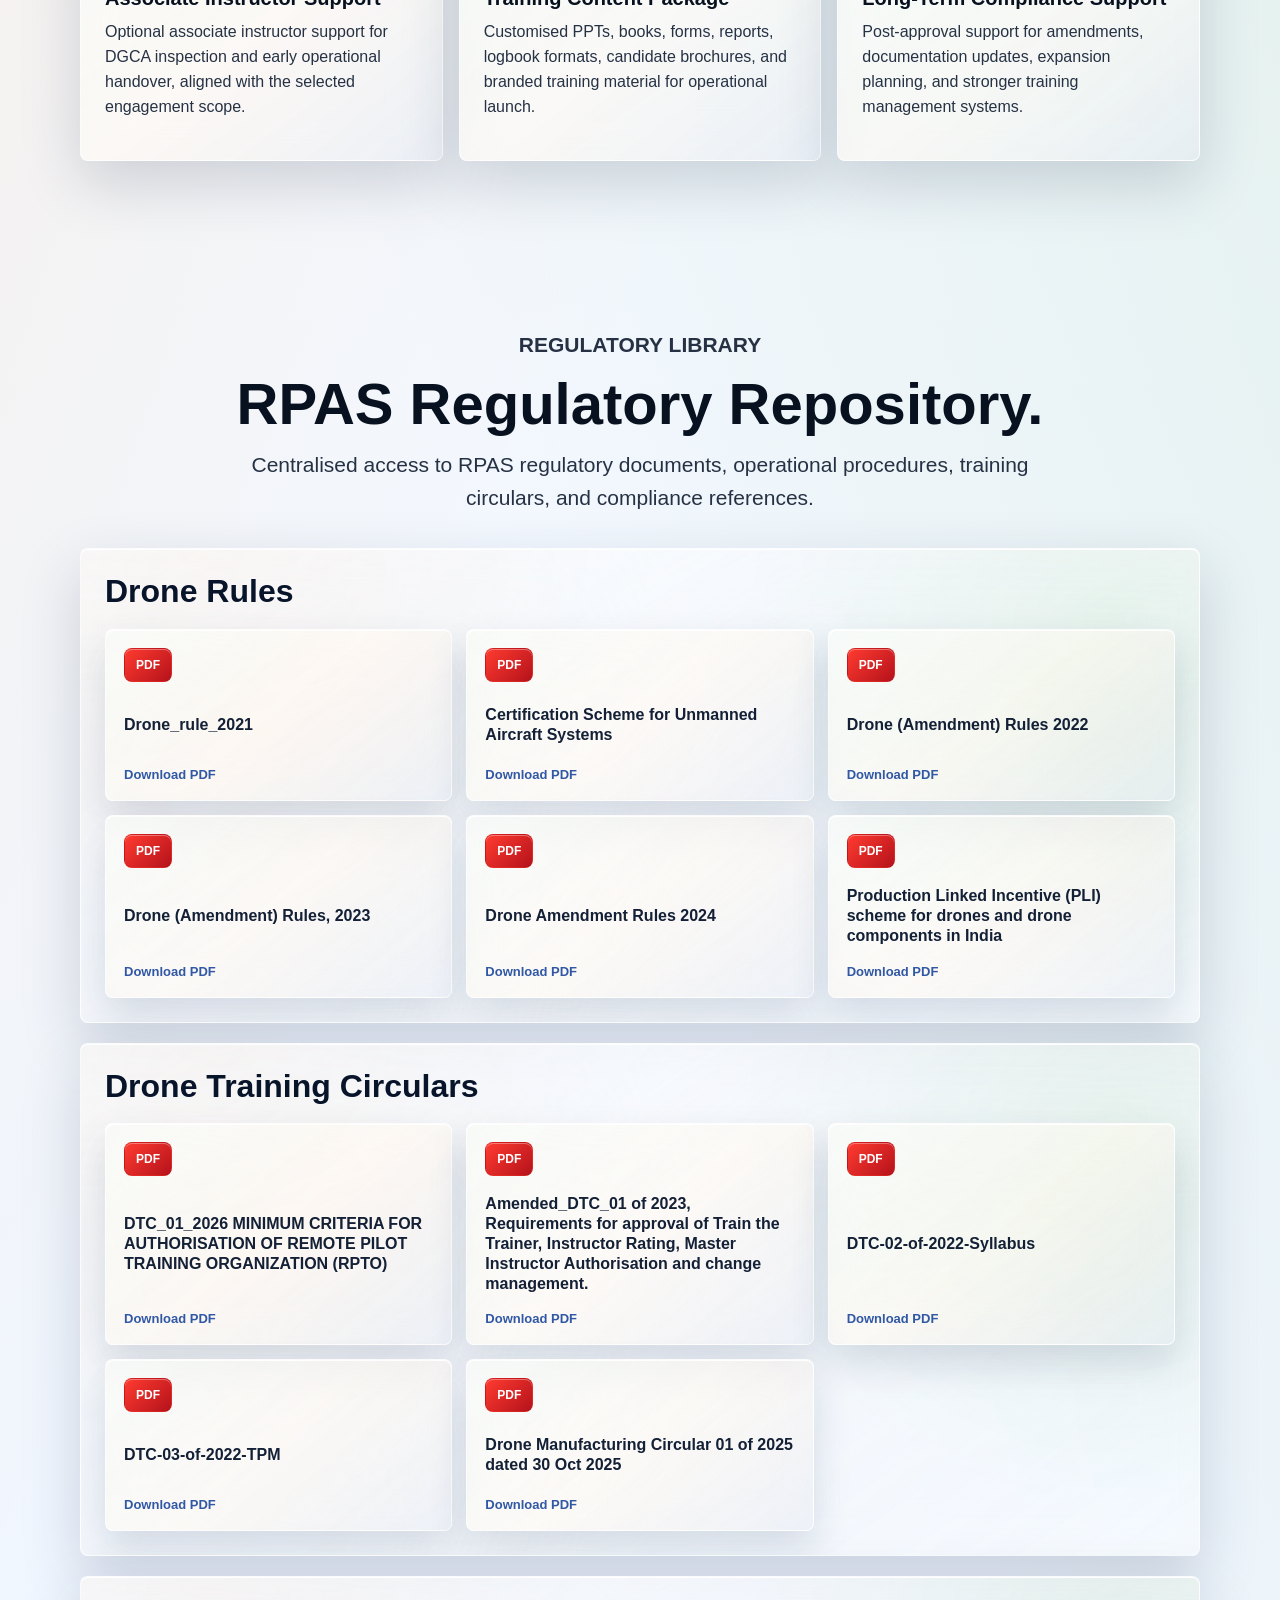
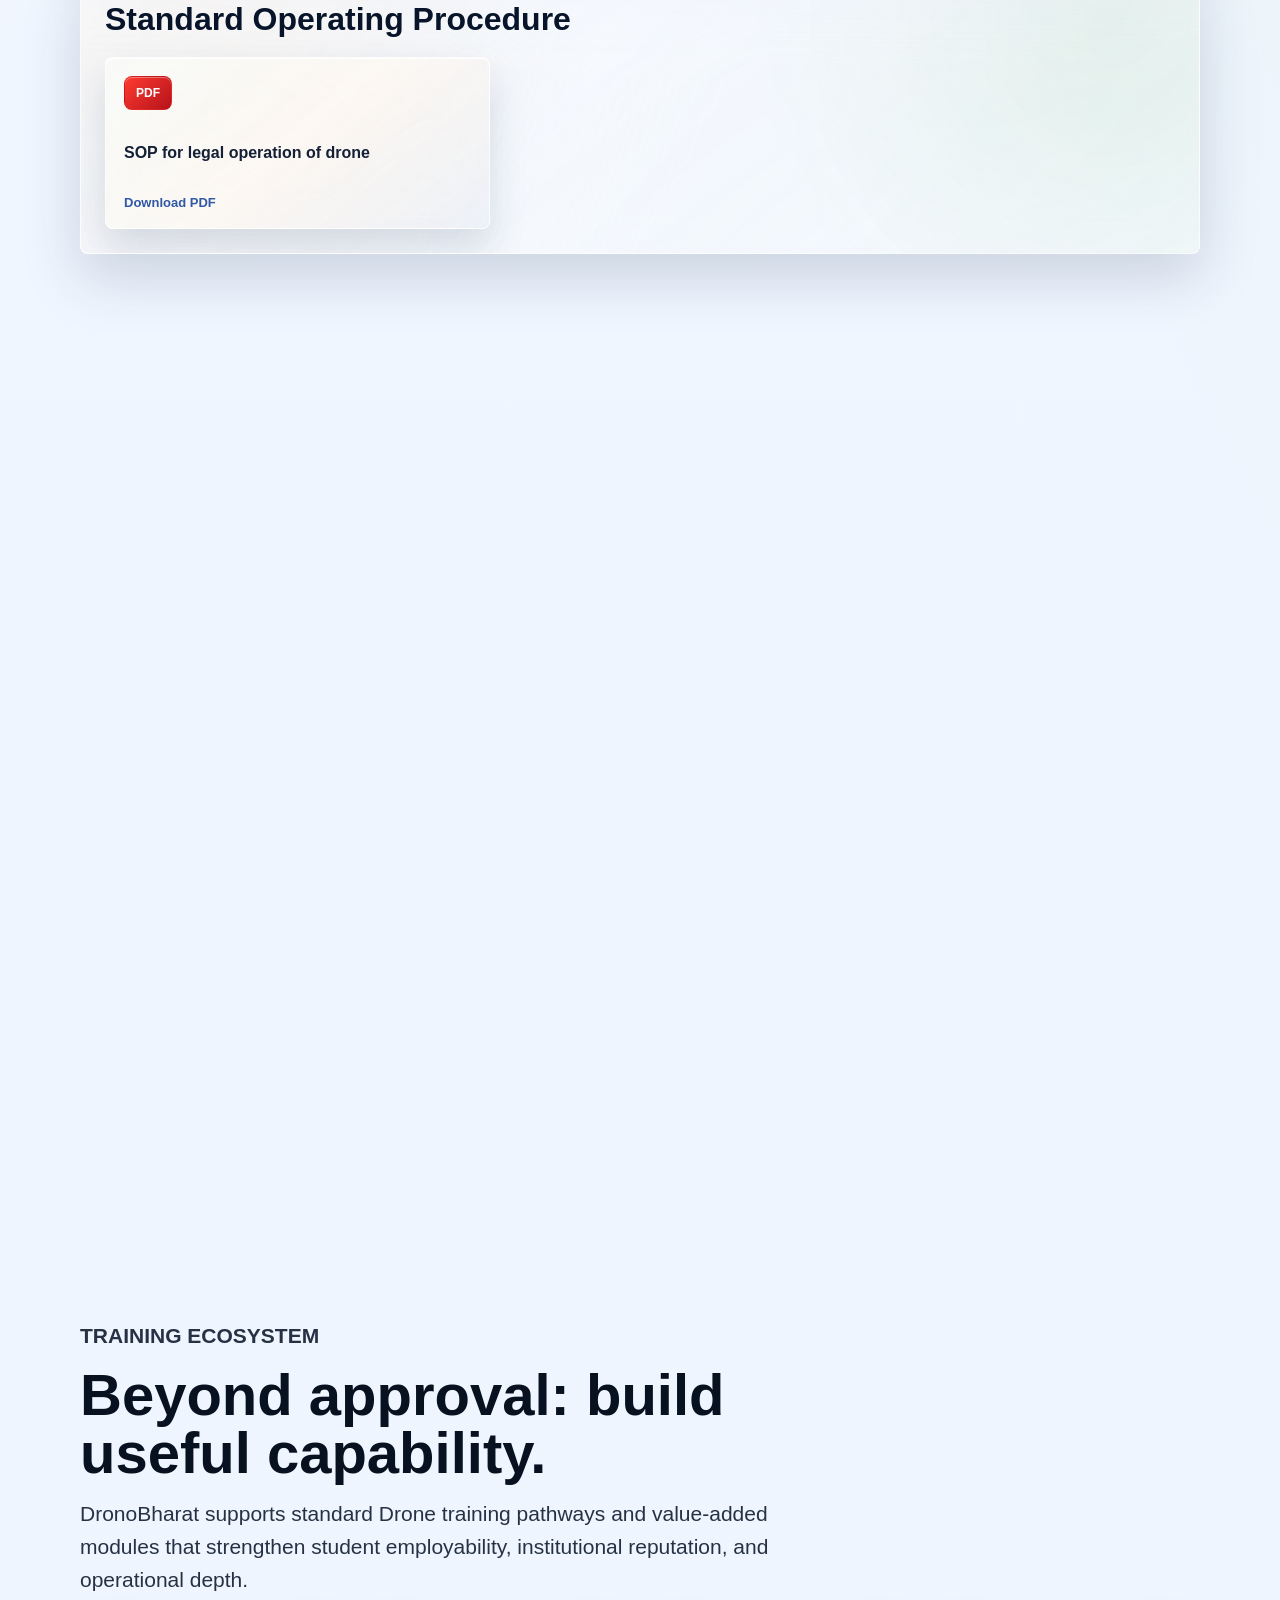
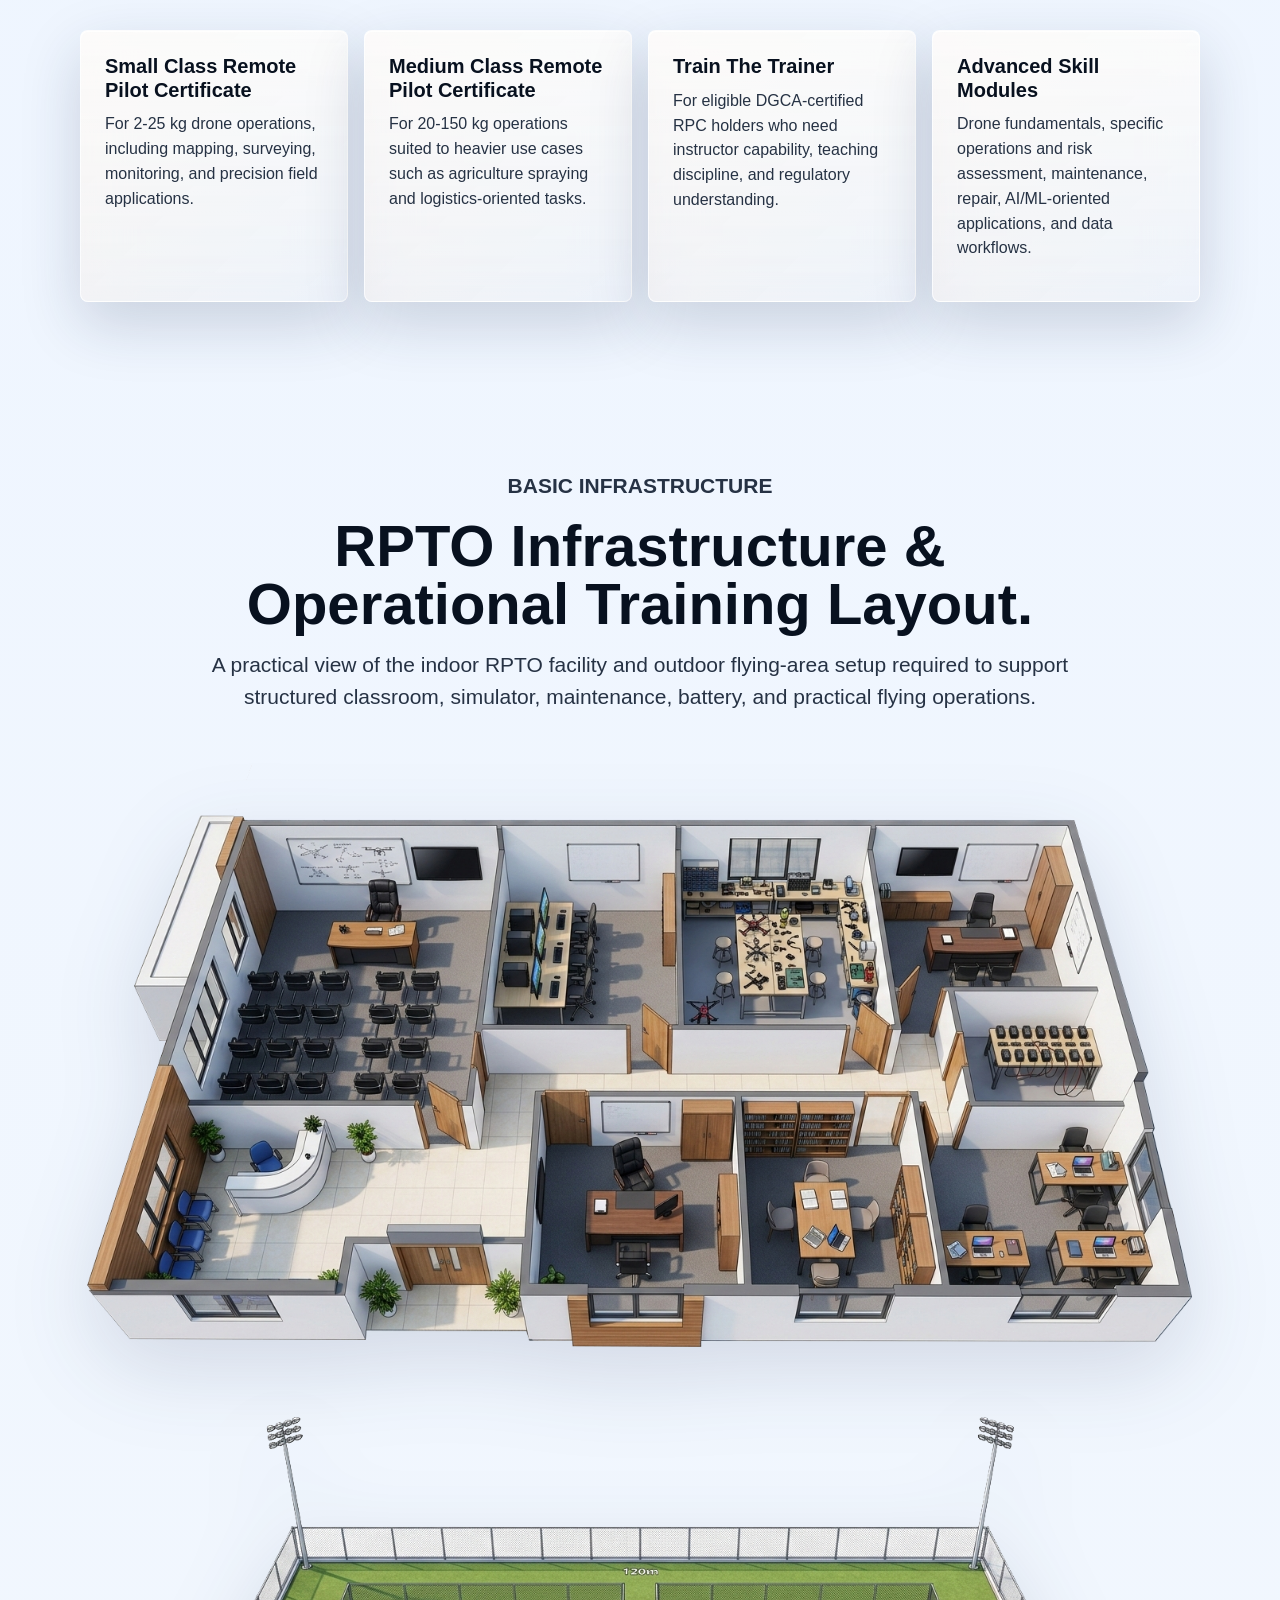
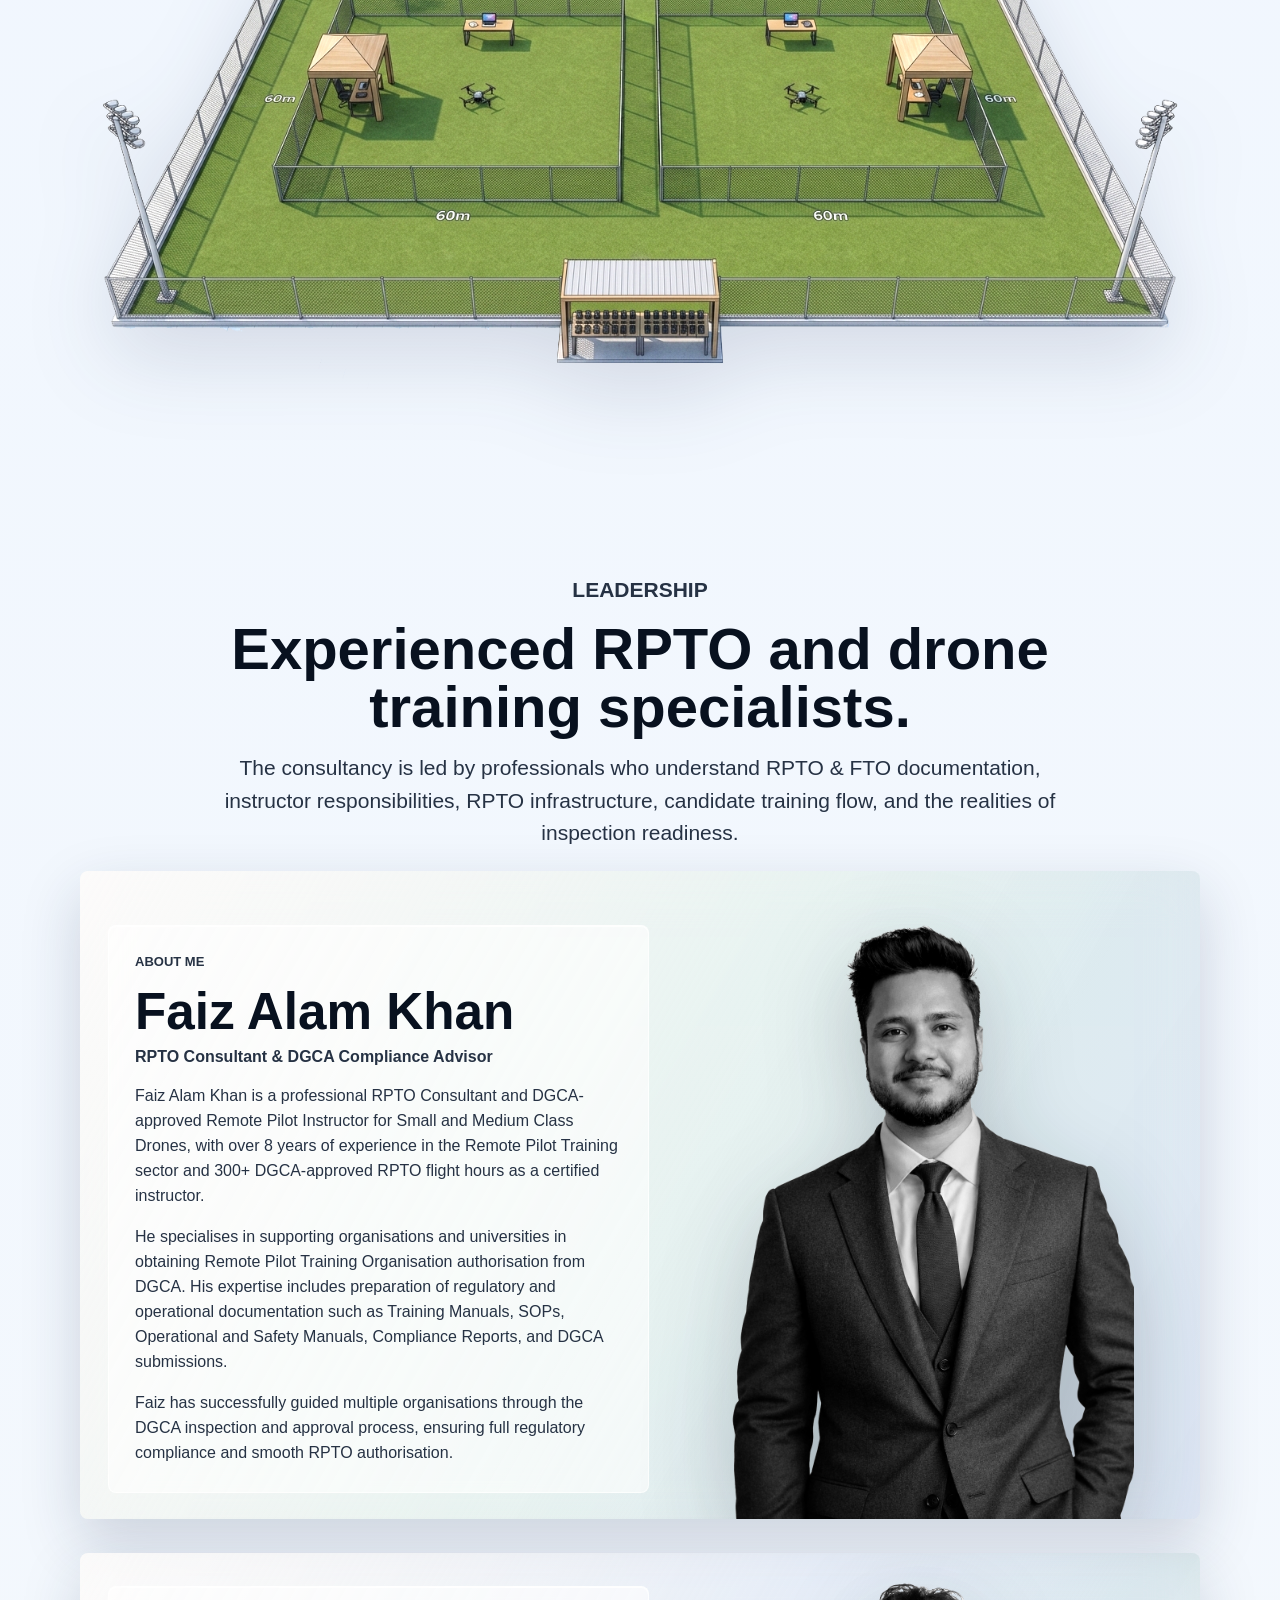
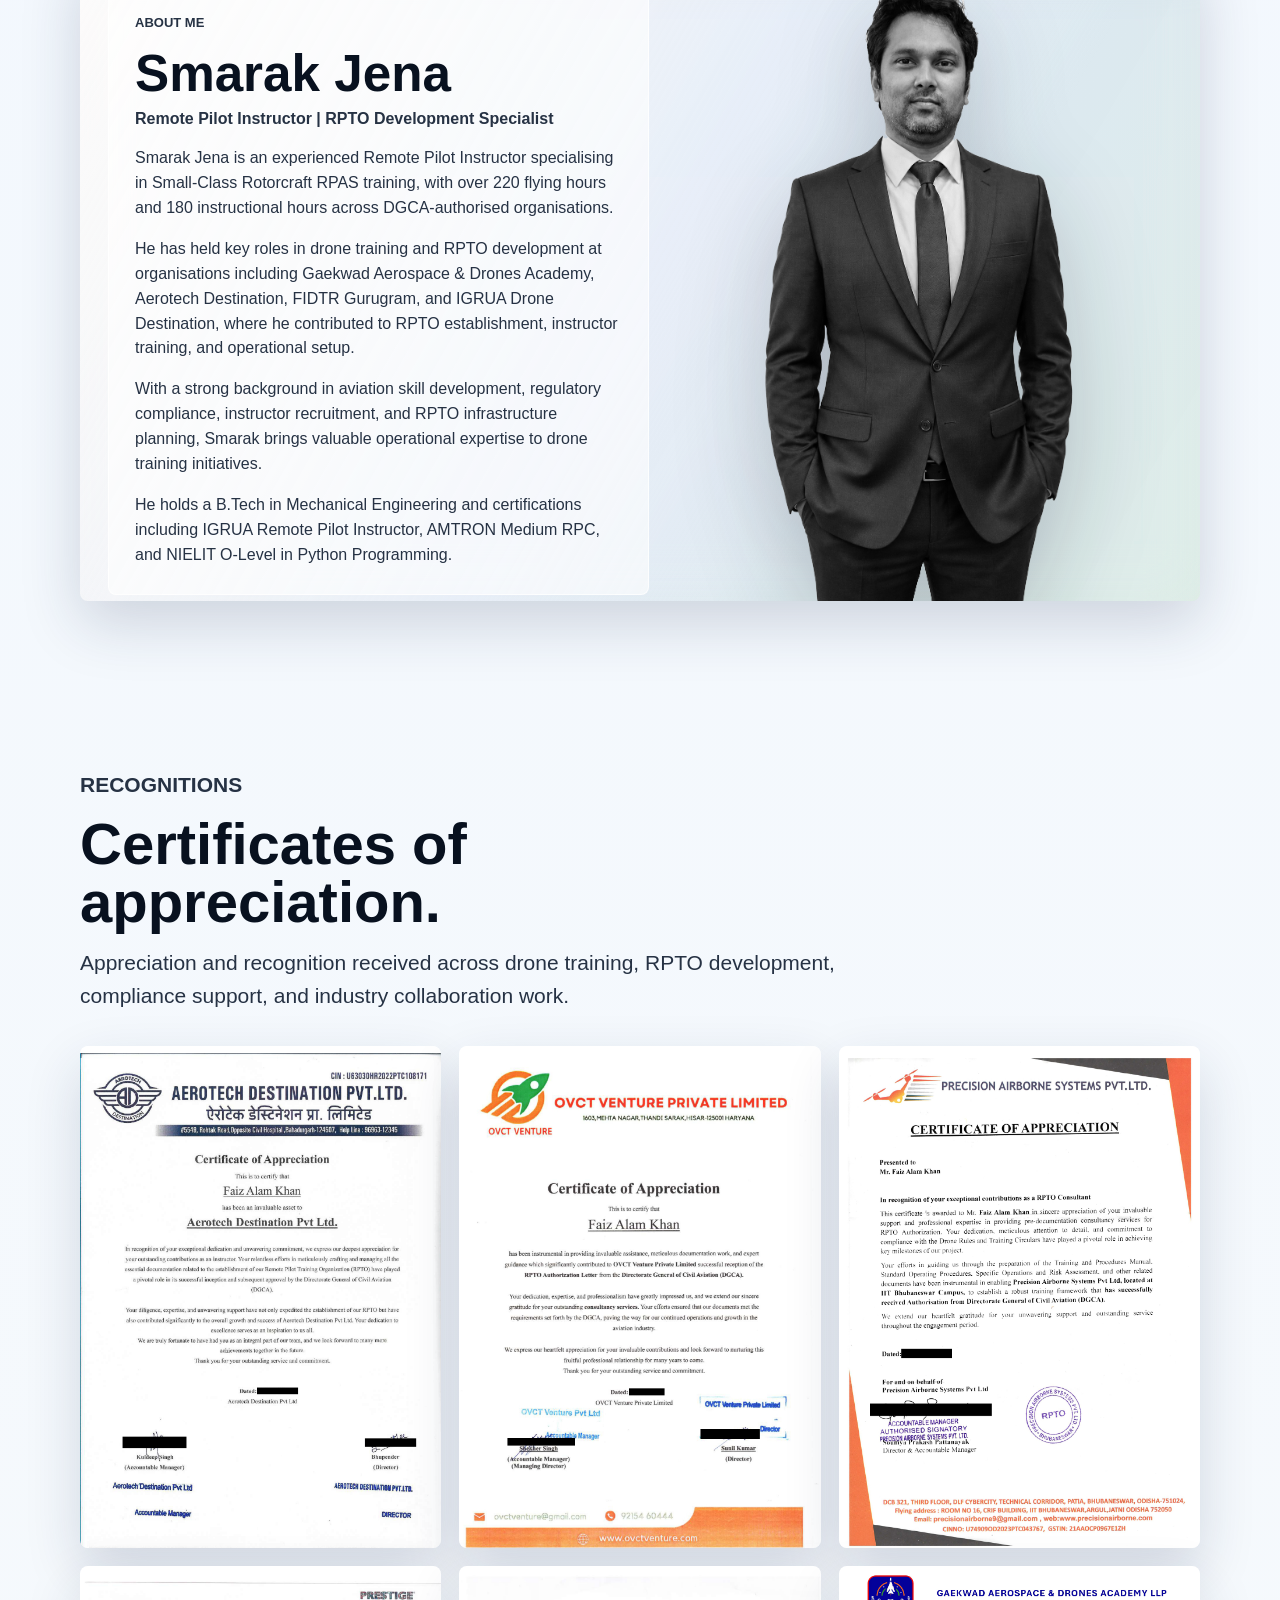
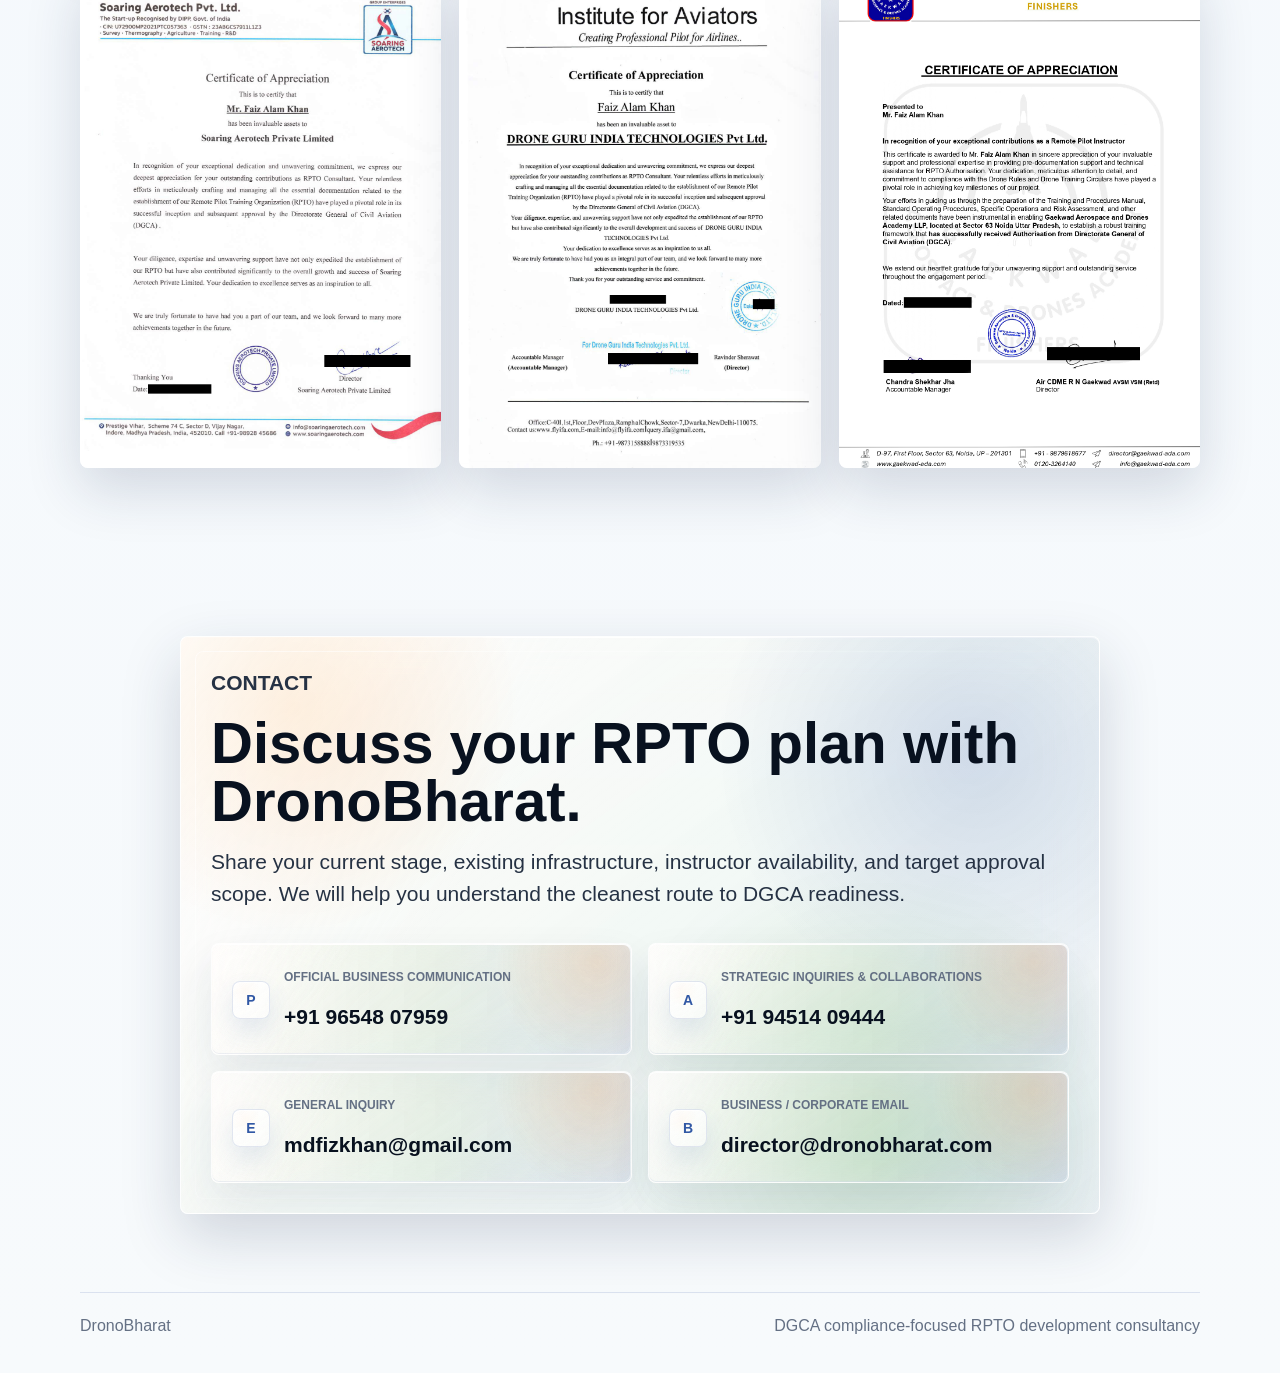
==== commit ccb2cb7e: "Add files via upload" ====
--- a/index.html
+++ b/index.html
@@ -1,357 +1,454 @@
-<!doctype html>
-<html lang="en">
-  <head>
-    <meta charset="utf-8">
-    <meta name="viewport" content="width=device-width, initial-scale=1">
-    <meta name="description" content="DronoBharat RPTO development and DGCA compliance consultancy for universities, institutions, and organisations.">
-    <title>DronoBharat | RPTO Development & DGCA Compliance</title>
-    <link rel="stylesheet" href="styles.css?v=15">
-  </head>
-  <body>
-    <canvas id="skyline" aria-hidden="true"></canvas>
-
-    <header class="topbar" id="top">
-      <a class="brand" href="#home" aria-label="DronoBharat home">
-        <img src="dronobharat-logo.png" alt="DronoBharat logo">
-        <span>DronoBharat</span>
-      </a>
-      <nav class="nav" aria-label="Primary navigation">
+<!doctype html>
+<html lang="en">
+  <head>
+    <meta charset="utf-8">
+    <meta name="viewport" content="width=device-width, initial-scale=1">
+    <meta name="description" content="DronoBharat RPTO development and DGCA compliance consultancy for universities, institutions, and organisations.">
+    <title>DronoBharat | RPTO Development & DGCA Compliance</title>
+    <link rel="stylesheet" href="styles.css?v=31">
+  </head>
+  <body>
+    <svg class="svg-filters" width="0" height="0" aria-hidden="true" focusable="false">
+      <filter id="navLiquidGlass" x="-35%" y="-45%" width="170%" height="190%" color-interpolation-filters="sRGB">
+        <feTurbulence type="fractalNoise" baseFrequency="0.018 0.09" numOctaves="2" seed="8" result="noise">
+          <animate attributeName="baseFrequency" dur="7s" values="0.018 0.09;0.028 0.055;0.018 0.09" repeatCount="indefinite" />
+        </feTurbulence>
+        <feDisplacementMap in="SourceGraphic" in2="noise" scale="9" xChannelSelector="R" yChannelSelector="G" />
+      </filter>
+    </svg>
+    <canvas id="skyline" aria-hidden="true"></canvas>
+
+    <header class="topbar" id="top">
+      <a class="brand" href="#home" aria-label="DronoBharat home">
+        <img src="dronobharat-logo.png" alt="DronoBharat logo">
+      </a>
+      <nav class="nav" aria-label="Primary navigation">
         <a href="#services">Services</a>
+        <a class="repository-link" href="#repository">RPAS Regulatory Repository</a>
         <a href="#process">Process</a>
         <a href="#training">Training</a>
         <a href="#infrastructure">Infrastructure</a>
         <a href="#team">Team</a>
-        <a href="#recognitions">Recognitions</a>
-        <a href="#contact">Contact</a>
-      </nav>
-    </header>
-
-    <main>
-      <section class="hero section-panel active" id="home" data-view>
-        <div class="hero-copy">
-          <p class="eyebrow">RPTO Development & DGCA Compliance Consultancy</p>
-          <h1><span>Build a</span><span>future-ready</span><span>Remote Pilot</span><span>Training</span><span>ecosystem.</span></h1>
-          <p class="lead">
-            End-to-end support for universities, institutions, and organisations establishing
-            DGCA-compliant Remote Pilot Training Organisations, from documentation and
-            infrastructure readiness to inspection support and long-term operations.
-          </p>
-          <div class="hero-actions">
-            <a class="button primary" href="#contact">Start RPTO Discussion</a>
-            <a class="button secondary" href="#services">Explore Services</a>
-          </div>
-        </div>
-
-        <div class="hero-visual glass-panel">
-          <div class="logo-stage">
-            <img src="dronobharat-logo.png" alt="DronoBharat identity mark">
-          </div>
-          <div class="status-grid">
-            <div>
-              <strong>5+ Years</strong>
-              <span>RPTO sector experience</span>
-            </div>
-            <div>
-              <strong>300+ Hours</strong>
-              <span>DGCA-approved RPTO flight instruction</span>
-            </div>
-            <div>
-              <strong>10+ RPTOs</strong>
-              <span>RPTO approvals facilitated through DGCA compliance support</span>
-            </div>
-          </div>
+        <a href="#recognitions">Recognitions</a>
+        <a href="#contact">Contact</a>
+        <a class="estimator-link" href="rpto-profitability-calculator.html">RPTO Estimator</a>
+      </nav>
+    </header>
+
+    <main>
+      <section class="hero section-panel active" id="home" data-view>
+        <div class="hero-copy">
+          <p class="eyebrow">RPTO Development & DGCA Compliance Consultancy</p>
+          <h1><span>Build a</span><span>future-ready</span><span>Remote Pilot</span><span>Training</span><span>ecosystem.</span></h1>
+          <p class="lead">
+            End-to-end support for universities, institutions, and organisations establishing
+            DGCA-compliant Remote Pilot Training Organisations, from documentation and
+            infrastructure readiness to inspection support and long-term operations.
+          </p>
+          <div class="hero-actions">
+            <a class="button primary" href="#contact">Start RPTO Discussion</a>
+            <a class="button secondary" href="#services">Explore Services</a>
+          </div>
+        </div>
+
+        <div class="hero-visual glass-panel">
+          <div class="logo-stage">
+            <img src="dronobharat-logo.png" alt="DronoBharat identity mark">
+          </div>
+          <div class="status-grid">
+            <div>
+              <strong>8+ Years</strong>
+              <span>RPTO sector experience</span>
+            </div>
+            <div>
+              <strong>300+ Hours</strong>
+              <span>DGCA-approved RPTO flight instruction</span>
+            </div>
+            <div>
+              <strong>10+ RPTOs</strong>
+              <span>RPTO approvals facilitated through DGCA compliance support</span>
+            </div>
+          </div>
+        </div>
+      </section>
+
+      <section class="section page-section" id="services" data-view>
+        <div class="section-heading">
+          <p class="eyebrow">Core Services</p>
+          <h2>Complete RPTO establishment support.</h2>
+          <p>
+            Built for organisations that need a practical, inspection-ready route to RPTO
+            authorisation without losing sight of training quality and regulatory discipline.
+          </p>
+        </div>
+        <div class="service-grid">
+          <article class="glass-card">
+            <span class="service-icon">01</span>
+            <h3>DGCA Application & Documentation</h3>
+            <p>eGCA application support, compliance reports, Training Manuals, SOPs, Operational Manuals, Safety Manuals, and DGCA submissions.</p>
+          </article>
+          <article class="glass-card">
+            <span class="service-icon">02</span>
+            <h3>Infrastructure Readiness</h3>
+            <p>Guidance for classrooms, simulator rooms, maintenance areas, battery charging stations, instructor rooms, reception, and compliant flying-area planning.</p>
+          </article>
+          <article class="glass-card">
+            <span class="service-icon">03</span>
+            <h3>Inspection Preparation</h3>
+            <p>Support for DGCA inspection readiness, objection resolution, required records, and operational checks before authorisation.</p>
+          </article>
+          <article class="glass-card">
+            <span class="service-icon">04</span>
+            <h3>Associate Instructor Support</h3>
+            <p>Optional associate instructor support for DGCA inspection and early operational handover, aligned with the selected engagement scope.</p>
+          </article>
+          <article class="glass-card">
+            <span class="service-icon">05</span>
+            <h3>Training Content Package</h3>
+            <p>Customised PPTs, books, forms, reports, logbook formats, candidate brochures, and branded training material for operational launch.</p>
+          </article>
+          <article class="glass-card">
+            <span class="service-icon">06</span>
+            <h3>Long-Term Compliance Support</h3>
+            <p>Post-approval support for amendments, documentation updates, expansion planning, and stronger training management systems.</p>
+          </article>
         </div>
       </section>
 
-      <section class="section page-section" id="services" data-view>
-        <div class="section-heading">
-          <p class="eyebrow">Core Services</p>
-          <h2>Complete RPTO establishment support.</h2>
-          <p>
-            Built for organisations that need a practical, inspection-ready route to RPTO
-            authorisation without losing sight of training quality and regulatory discipline.
-          </p>
+      <section class="section page-section repository-section" id="repository" data-view>
+        <div class="section-heading centered-heading">
+          <p class="eyebrow">Regulatory Library</p>
+          <h2>RPAS Regulatory Repository.</h2>
+          <p>Centralised access to RPAS regulatory documents, operational procedures, training circulars, and compliance references.</p>
         </div>
-        <div class="service-grid">
-          <article class="glass-card">
-            <span class="service-icon">01</span>
-            <h3>DGCA Application & Documentation</h3>
-            <p>eGCA application support, compliance reports, Training Manuals, SOPs, Operational Manuals, Safety Manuals, and DGCA submissions.</p>
-          </article>
-          <article class="glass-card">
-            <span class="service-icon">02</span>
-            <h3>Infrastructure Readiness</h3>
-            <p>Guidance for classrooms, simulator rooms, maintenance areas, battery charging stations, instructor rooms, reception, and compliant flying-area planning.</p>
-          </article>
-          <article class="glass-card">
-            <span class="service-icon">03</span>
-            <h3>Inspection Preparation</h3>
-            <p>Support for DGCA inspection readiness, objection resolution, required records, and operational checks before authorisation.</p>
-          </article>
-          <article class="glass-card">
-            <span class="service-icon">04</span>
-            <h3>Associate Instructor Support</h3>
-            <p>Optional associate instructor support for DGCA inspection and early operational handover, aligned with the selected engagement scope.</p>
-          </article>
-          <article class="glass-card">
-            <span class="service-icon">05</span>
-            <h3>Training Content Package</h3>
-            <p>Customised PPTs, books, forms, reports, logbook formats, candidate brochures, and branded training material for operational launch.</p>
-          </article>
-          <article class="glass-card">
-            <span class="service-icon">06</span>
-            <h3>Long-Term Compliance Support</h3>
-            <p>Post-approval support for amendments, documentation updates, expansion planning, and stronger training management systems.</p>
-          </article>
+
+        <div class="repository-stack">
+          <section class="repository-group" aria-labelledby="drone-rules-heading">
+            <h3 id="drone-rules-heading">Drone Rules</h3>
+            <div class="document-grid">
+              <a class="document-card" target="_blank" rel="noopener" href="documents/drone-rule-2021.pdf">
+                <span class="document-badge">PDF</span>
+                <strong>Drone_rule_2021</strong>
+                <span>Download PDF</span>
+              </a>
+              <a class="document-card" target="_blank" rel="noopener" href="documents/certification-scheme-for-unmanned-aircraft-systems.pdf">
+                <span class="document-badge">PDF</span>
+                <strong>Certification Scheme for Unmanned Aircraft Systems</strong>
+                <span>Download PDF</span>
+              </a>
+              <a class="document-card" target="_blank" rel="noopener" href="documents/drone-amendment-rules-2022.pdf">
+                <span class="document-badge">PDF</span>
+                <strong>Drone (Amendment) Rules 2022</strong>
+                <span>Download PDF</span>
+              </a>
+              <a class="document-card" target="_blank" rel="noopener" href="documents/drone-amendment-rules-2023.pdf">
+                <span class="document-badge">PDF</span>
+                <strong>Drone (Amendment) Rules, 2023</strong>
+                <span>Download PDF</span>
+              </a>
+              <a class="document-card" target="_blank" rel="noopener" href="documents/drone-amendment-rules-2024.pdf">
+                <span class="document-badge">PDF</span>
+                <strong>Drone Amendment Rules 2024</strong>
+                <span>Download PDF</span>
+              </a>
+              <a class="document-card" target="_blank" rel="noopener" href="documents/production-linked-incentive-scheme-for-drones-and-drone-components-in-india.pdf">
+                <span class="document-badge">PDF</span>
+                <strong>Production Linked Incentive (PLI) scheme for drones and drone components in India</strong>
+                <span>Download PDF</span>
+              </a>
+            </div>
+          </section>
+
+          <section class="repository-group" aria-labelledby="training-circulars-heading">
+            <h3 id="training-circulars-heading">Drone Training Circulars</h3>
+            <div class="document-grid">
+              <a class="document-card" target="_blank" rel="noopener" href="documents/dtc-01-2026-minimum-criteria-for-authorisation-of-rpto.pdf">
+                <span class="document-badge">PDF</span>
+                <strong>DTC_01_2026 MINIMUM CRITERIA FOR AUTHORISATION OF REMOTE PILOT TRAINING ORGANIZATION (RPTO)</strong>
+                <span>Download PDF</span>
+              </a>
+              <a class="document-card" target="_blank" rel="noopener" href="documents/amended-dtc-01-2023-train-the-trainer-instructor-rating-master-instructor-authorisation-change-management.pdf">
+                <span class="document-badge">PDF</span>
+                <strong>Amended_DTC_01 of 2023, Requirements for approval of Train the Trainer, Instructor Rating, Master Instructor Authorisation and change management.</strong>
+                <span>Download PDF</span>
+              </a>
+              <a class="document-card" target="_blank" rel="noopener" href="documents/dtc-02-of-2022-syllabus.pdf">
+                <span class="document-badge">PDF</span>
+                <strong>DTC-02-of-2022-Syllabus</strong>
+                <span>Download PDF</span>
+              </a>
+              <a class="document-card" target="_blank" rel="noopener" href="documents/dtc-03-of-2022-tpm.pdf">
+                <span class="document-badge">PDF</span>
+                <strong>DTC-03-of-2022-TPM</strong>
+                <span>Download PDF</span>
+              </a>
+              <a class="document-card" target="_blank" rel="noopener" href="documents/drone-manufacturing-circular-01-of-2025-dated-30-oct-2025.pdf">
+                <span class="document-badge">PDF</span>
+                <strong>Drone Manufacturing Circular 01 of 2025 dated 30 Oct 2025</strong>
+                <span>Download PDF</span>
+              </a>
+            </div>
+          </section>
+
+          <section class="repository-group" aria-labelledby="sop-heading">
+            <h3 id="sop-heading">Standard Operating Procedure</h3>
+            <div class="document-grid compact">
+              <a class="document-card" target="_blank" rel="noopener" href="documents/sop-for-legal-operation-of-drone.pdf">
+                <span class="document-badge">PDF</span>
+                <strong>SOP for legal operation of drone</strong>
+                <span>Download PDF</span>
+              </a>
+            </div>
+          </section>
         </div>
       </section>
 
       <section class="section split-section" id="process" data-view>
-        <div class="glass-panel process-panel">
-          <p class="eyebrow">Authorisation Path</p>
-          <h2>A structured route from readiness to approval.</h2>
-          <div class="timeline">
-            <div class="step">
-              <span>1</span>
-              <div>
-                <h3>Eligibility & Gap Review</h3>
-                <p>Review legal entity readiness, instructor availability, proposed category, infrastructure, and flying-area suitability.</p>
-              </div>
-            </div>
-            <div class="step">
-              <span>2</span>
-              <div>
-                <h3>Documents & Systems</h3>
-                <p>Prepare DGCA-aligned manuals, SOPs, safety processes, logbooks, reports, and training records.</p>
-              </div>
-            </div>
-            <div class="step">
-              <span>3</span>
-              <div>
-                <h3>Application & Inspection</h3>
-                <p>Support eGCA submission, inspection preparation, practical demonstrations, and compliance responses.</p>
-              </div>
-            </div>
-            <div class="step">
-              <span>4</span>
-              <div>
-                <h3>Launch & Continuity</h3>
-                <p>Help the RPTO operate with correct training flow, records, battery logs, RPI logs, and future amendment readiness.</p>
-              </div>
-            </div>
-          </div>
-        </div>
-
-        <aside class="glass-panel requirement-panel">
-          <h3>DGCA Readiness Areas</h3>
-          <ul>
-            <li>DGCA-approved instructors</li>
-            <li>Type-certified training drones with UIN and insurance</li>
-            <li>Simulators and configured systems</li>
-            <li>Classroom and operating rooms</li>
-            <li>Designated flying area as per DTC dimensions</li>
-            <li>Ongoing surveillance and renewal discipline</li>
-          </ul>
-        </aside>
-      </section>
-
-      <section class="section page-section" id="training" data-view>
-        <div class="section-heading">
-          <p class="eyebrow">Training Ecosystem</p>
-          <h2>Beyond approval: build useful capability.</h2>
-          <p>
-            DronoBharat supports standard Drone training pathways and value-added modules
-            that strengthen student employability, institutional reputation, and operational depth.
-          </p>
-        </div>
-        <div class="program-grid">
-          <article class="program-card">
-            <h3>Small Class Remote Pilot Certificate</h3>
-            <p>For 2-25 kg drone operations, including mapping, surveying, monitoring, and precision field applications.</p>
-          </article>
-          <article class="program-card">
-            <h3>Medium Class Remote Pilot Certificate</h3>
-            <p>For 20-150 kg operations suited to heavier use cases such as agriculture spraying and logistics-oriented tasks.</p>
-          </article>
-          <article class="program-card">
-            <h3>Train The Trainer</h3>
-            <p>For eligible DGCA-certified RPC holders who need instructor capability, teaching discipline, and regulatory understanding.</p>
-          </article>
-          <article class="program-card">
-            <h3>Advanced Skill Modules</h3>
-            <p>Drone fundamentals, specific operations and risk assessment, maintenance, repair, AI/ML-oriented applications, and data workflows.</p>
-          </article>
-        </div>
-      </section>
-
-      <section class="section page-section" id="infrastructure" data-view>
-        <div class="section-heading centered-heading">
-          <p class="eyebrow">Basic Infrastructure</p>
-          <h2>RPTO Infrastructure & Operational Training Layout.</h2>
-          <p>
-            A practical view of the indoor RPTO facility and outdoor flying-area setup required
-            to support structured classroom, simulator, maintenance, battery, and practical
-            flying operations.
-          </p>
-        </div>
-        <div class="infrastructure-gallery">
-          <figure class="infrastructure-frame">
-            <img src="rpto-facility-layout.png" alt="RPTO facility operational training layout">
-          </figure>
-          <figure class="infrastructure-frame">
-            <img src="rpto-flying-area.png" alt="RPTO flying area layout">
-          </figure>
-        </div>
-      </section>
-
+        <div class="glass-panel process-panel">
+          <p class="eyebrow">Authorisation Path</p>
+          <h2>A structured route from readiness to approval.</h2>
+          <div class="timeline">
+            <div class="step">
+              <span>1</span>
+              <div>
+                <h3>Eligibility & Gap Review</h3>
+                <p>Review legal entity readiness, instructor availability, proposed training scope, infrastructure, and flying-area suitability.</p>
+              </div>
+            </div>
+            <div class="step">
+              <span>2</span>
+              <div>
+                <h3>Documents & Systems</h3>
+                <p>Prepare DGCA-aligned manuals, SOPs, safety processes, logbooks, reports, and training records.</p>
+              </div>
+            </div>
+            <div class="step">
+              <span>3</span>
+              <div>
+                <h3>Application & Inspection</h3>
+                <p>Support eGCA submission, inspection preparation, practical demonstrations, and compliance responses.</p>
+              </div>
+            </div>
+            <div class="step">
+              <span>4</span>
+              <div>
+                <h3>Launch & Continuity</h3>
+                <p>Help the RPTO operate with correct training flow, records, battery logs, RPI logs, and future amendment readiness.</p>
+              </div>
+            </div>
+          </div>
+        </div>
+
+        <aside class="glass-panel requirement-panel">
+          <h3>DGCA Readiness Areas</h3>
+          <ul>
+            <li>DGCA-approved instructors</li>
+            <li>Type-certified training drones with UIN and insurance</li>
+            <li>Simulators and configured systems</li>
+            <li>Classroom and operating rooms</li>
+            <li>Designated flying area as per DTC dimensions</li>
+            <li>Ongoing surveillance and renewal discipline</li>
+          </ul>
+        </aside>
+      </section>
+
+      <section class="section page-section" id="training" data-view>
+        <div class="section-heading">
+          <p class="eyebrow">Training Ecosystem</p>
+          <h2>Beyond approval: build useful capability.</h2>
+          <p>
+            DronoBharat supports standard Drone training pathways and value-added modules
+            that strengthen student employability, institutional reputation, and operational depth.
+          </p>
+        </div>
+        <div class="program-grid">
+          <article class="program-card">
+            <h3>Small Class Remote Pilot Certificate</h3>
+            <p>For 2-25 kg drone operations, including mapping, surveying, monitoring, and precision field applications.</p>
+          </article>
+          <article class="program-card">
+            <h3>Medium Class Remote Pilot Certificate</h3>
+            <p>For 20-150 kg operations suited to heavier use cases such as agriculture spraying and logistics-oriented tasks.</p>
+          </article>
+          <article class="program-card">
+            <h3>Train The Trainer</h3>
+            <p>For eligible DGCA-certified RPC holders who need instructor capability, teaching discipline, and regulatory understanding.</p>
+          </article>
+          <article class="program-card">
+            <h3>Advanced Skill Modules</h3>
+            <p>Drone fundamentals, specific operations and risk assessment, maintenance, repair, AI/ML-oriented applications, and data workflows.</p>
+          </article>
+        </div>
+      </section>
+
+      <section class="section page-section" id="infrastructure" data-view>
+        <div class="section-heading centered-heading">
+          <p class="eyebrow">Basic Infrastructure</p>
+          <h2>RPTO Infrastructure & Operational Training Layout.</h2>
+          <p>
+            A practical view of the indoor RPTO facility and outdoor flying-area setup required
+            to support structured classroom, simulator, maintenance, battery, and practical
+            flying operations.
+          </p>
+        </div>
+        <div class="infrastructure-gallery">
+          <figure class="infrastructure-frame">
+            <img src="rpto-facility-layout.png" alt="RPTO facility operational training layout">
+          </figure>
+          <figure class="infrastructure-frame">
+            <img src="rpto-flying-area.png" alt="RPTO flying area layout">
+          </figure>
+        </div>
+      </section>
+
       <section class="section page-section team-section" id="team" data-view>
-        <div class="team-copy">
-          <p class="eyebrow">Leadership</p>
-          <h2>Experienced RPTO and drone training specialists.</h2>
-          <p>
-            The consultancy is led by professionals who understand RPTO &amp; FTO documentation,
-            instructor responsibilities, RPTO infrastructure, candidate training flow, and
-            the realities of inspection readiness.
-          </p>
-        </div>
-        <div class="team-grid">
-          <article class="profile-feature">
-            <div class="profile-copy">
-              <p class="eyebrow">ABOUT ME</p>
-              <h3>Faiz Alam Khan</h3>
-              <p class="role">RPTO Consultant & DGCA Compliance Advisor</p>
-              <p>
-                Faiz Alam Khan is a professional RPTO Consultant and DGCA-approved Remote
-                Pilot Instructor for Small and Medium Class Drones, with over 5 years of
-                experience in the Remote Pilot Training sector and 300+ DGCA-approved RPTO
-                flight hours as a certified instructor.
-              </p>
-              <p>
-                He specialises in supporting organisations and universities in obtaining Remote
-                Pilot Training Organisation authorisation from DGCA. His expertise includes
-                preparation of regulatory and operational documentation such as Training Manuals,
-                SOPs, Operational and Safety Manuals, Compliance Reports, and DGCA submissions.
-              </p>
-              <p>
-                Faiz has successfully guided multiple organisations through the DGCA inspection
-                and approval process, ensuring full regulatory compliance and smooth RPTO
-                authorisation.
-              </p>
-            </div>
-            <div class="profile-portrait">
-              <img src="faiz-alam-khan.png" alt="Faiz Alam Khan">
-            </div>
-          </article>
-
-          <article class="profile-feature">
-            <div class="profile-copy">
-              <p class="eyebrow">ABOUT ME</p>
-              <h3>Smarak Jena</h3>
-              <p class="role">Remote Pilot Instructor | RPTO Development Specialist</p>
-              <p>
-                Smarak Jena is an experienced Remote Pilot Instructor specialising in
-                Small-Class Rotorcraft RPAS training, with over 220 flying hours and 180
-                instructional hours across DGCA-authorised organisations.
-              </p>
-              <p>
-                He has held key roles in drone training and RPTO development at organisations
-                including Gaekwad Aerospace & Drones Academy, Aerotech Destination, FIDTR
-                Gurugram, and IGRUA Drone Destination, where he contributed to RPTO
-                establishment, instructor training, and operational setup.
-              </p>
-              <p>
-                With a strong background in aviation skill development, regulatory compliance,
-                instructor recruitment, and RPTO infrastructure planning, Smarak brings valuable
-                operational expertise to drone training initiatives.
-              </p>
-              <p>
-                He holds a B.Tech in Mechanical Engineering and certifications including IGRUA
-                Remote Pilot Instructor, AMTRON Medium RPC, and NIELIT O-Level in Python
-                Programming.
-              </p>
-            </div>
-            <div class="profile-portrait">
-              <img src="smarak-jena.png" alt="Smarak Jena">
-            </div>
-          </article>
-        </div>
-      </section>
-
-      <section class="section page-section" id="recognitions" data-view>
-        <div class="section-heading">
-          <p class="eyebrow">Recognitions</p>
-          <h2>Certificates of appreciation.</h2>
-          <p>
-            Appreciation and recognition received across drone training, RPTO development,
-            compliance support, and industry collaboration work.
-          </p>
-        </div>
-        <div class="certificate-grid">
-          <button class="certificate-card" type="button" data-certificate="adpl-certificate.jpg" aria-label="View ADPL certificate of appreciation">
-            <img src="adpl-certificate.jpg" alt="ADPL Certificate of Appreciation">
-          </button>
-          <button class="certificate-card" type="button" data-certificate="ovct-venture-certificate.jpg" aria-label="View OVCT Venture certificate of appreciation">
-            <img src="ovct-venture-certificate.jpg" alt="OVCT Venture Certificate of Appreciation">
-          </button>
-          <button class="certificate-card" type="button" data-certificate="precision-airborn-certificate.jpg" aria-label="View Precision Airborn System certificate of appreciation">
-            <img src="precision-airborn-certificate.jpg" alt="Precision Airborn System Certificate of Appreciation">
-          </button>
-          <button class="certificate-card" type="button" data-certificate="soaring-aerotech-certificate.jpg" aria-label="View Soaring Aerotech certificate of appreciation">
-            <img src="soaring-aerotech-certificate.jpg" alt="Soaring Aerotech Certificate of Appreciation">
-          </button>
-          <button class="certificate-card" type="button" data-certificate="drone-guru-certificate.jpg" aria-label="View Drone Guru certificate of appreciation">
-            <img src="drone-guru-certificate.jpg" alt="Drone Guru Certificate of Appreciation">
-          </button>
-          <button class="certificate-card" type="button" data-certificate="gada-certificate.jpg" aria-label="View GADA certificate of appreciation">
-            <img src="gada-certificate.jpg" alt="GADA Certificate of Appreciation">
-          </button>
-        </div>
-      </section>
-
-      <section class="section contact-section" id="contact" data-view>
-        <div class="glass-panel contact-panel">
-          <p class="eyebrow">Contact</p>
-          <h2>Discuss your RPTO plan with DronoBharat.</h2>
-          <p>
-            Share your current stage, existing infrastructure, instructor availability, and target
-            approval category. We will help you understand the cleanest route to DGCA readiness.
-          </p>
-          <div class="contact-grid">
-            <a class="contact-card" href="tel:+919654807959">
-              <span class="contact-icon" aria-hidden="true">P</span>
-              <span>Official Business Communication</span>
-              <strong>+91 96548 07959</strong>
-            </a>
-            <a class="contact-card" href="tel:+919451409444">
-              <span class="contact-icon" aria-hidden="true">A</span>
-              <span>Strategic Inquiries &amp; Collaborations</span>
-              <strong>+91 94514 09444</strong>
-            </a>
-            <a class="contact-card" href="mailto:mdfizkhan@gmail.com">
-              <span class="contact-icon" aria-hidden="true">E</span>
-              <span>General Inquiry</span>
-              <strong>mdfizkhan@gmail.com</strong>
-            </a>
-            <a class="contact-card" href="mailto:director@dronobharat.com">
-              <span class="contact-icon" aria-hidden="true">B</span>
-              <span>Business / Corporate Email</span>
-              <strong>director@dronobharat.com</strong>
-            </a>
-          </div>
-        </div>
-      </section>
-    </main>
-
-    <footer class="footer">
-      <span>DronoBharat</span>
-      <span>DGCA compliance-focused RPTO development consultancy</span>
-    </footer>
-
-    <div class="certificate-lightbox" id="certificateLightbox" aria-hidden="true">
-      <button class="lightbox-close" type="button" aria-label="Close certificate preview">Close</button>
-      <img id="certificatePreview" src="" alt="">
-    </div>
-
-    <script src="app.js?v=15"></script>
-  </body>
-</html>
+        <div class="team-copy">
+          <p class="eyebrow">Leadership</p>
+          <h2>Experienced RPTO and drone training specialists.</h2>
+          <p>
+            The consultancy is led by professionals who understand RPTO &amp; FTO documentation,
+            instructor responsibilities, RPTO infrastructure, candidate training flow, and
+            the realities of inspection readiness.
+          </p>
+        </div>
+        <div class="team-grid">
+          <article class="profile-feature">
+            <div class="profile-copy">
+              <p class="eyebrow">ABOUT ME</p>
+              <h3>Faiz Alam Khan</h3>
+              <p class="role">RPTO Consultant & DGCA Compliance Advisor</p>
+              <p>
+                Faiz Alam Khan is a professional RPTO Consultant and DGCA-approved Remote
+                Pilot Instructor for Small and Medium Class Drones, with over 8 years of
+                experience in the Remote Pilot Training sector and 300+ DGCA-approved RPTO
+                flight hours as a certified instructor.
+              </p>
+              <p>
+                He specialises in supporting organisations and universities in obtaining Remote
+                Pilot Training Organisation authorisation from DGCA. His expertise includes
+                preparation of regulatory and operational documentation such as Training Manuals,
+                SOPs, Operational and Safety Manuals, Compliance Reports, and DGCA submissions.
+              </p>
+              <p>
+                Faiz has successfully guided multiple organisations through the DGCA inspection
+                and approval process, ensuring full regulatory compliance and smooth RPTO
+                authorisation.
+              </p>
+            </div>
+            <div class="profile-portrait">
+              <img src="faiz-alam-khan.png" alt="Faiz Alam Khan">
+            </div>
+          </article>
+
+          <article class="profile-feature">
+            <div class="profile-copy">
+              <p class="eyebrow">ABOUT ME</p>
+              <h3>Smarak Jena</h3>
+              <p class="role">Remote Pilot Instructor | RPTO Development Specialist</p>
+              <p>
+                Smarak Jena is an experienced Remote Pilot Instructor specialising in
+                Small-Class Rotorcraft RPAS training, with over 220 flying hours and 180
+                instructional hours across DGCA-authorised organisations.
+              </p>
+              <p>
+                He has held key roles in drone training and RPTO development at organisations
+                including Gaekwad Aerospace & Drones Academy, Aerotech Destination, FIDTR
+                Gurugram, and IGRUA Drone Destination, where he contributed to RPTO
+                establishment, instructor training, and operational setup.
+              </p>
+              <p>
+                With a strong background in aviation skill development, regulatory compliance,
+                instructor recruitment, and RPTO infrastructure planning, Smarak brings valuable
+                operational expertise to drone training initiatives.
+              </p>
+              <p>
+                He holds a B.Tech in Mechanical Engineering and certifications including IGRUA
+                Remote Pilot Instructor, AMTRON Medium RPC, and NIELIT O-Level in Python
+                Programming.
+              </p>
+            </div>
+            <div class="profile-portrait">
+              <img src="smarak-jena.png" alt="Smarak Jena">
+            </div>
+          </article>
+        </div>
+      </section>
+
+      <section class="section page-section" id="recognitions" data-view>
+        <div class="section-heading">
+          <p class="eyebrow">Recognitions</p>
+          <h2>Certificates of appreciation.</h2>
+          <p>
+            Appreciation and recognition received across drone training, RPTO development,
+            compliance support, and industry collaboration work.
+          </p>
+        </div>
+        <div class="certificate-grid">
+          <button class="certificate-card" type="button" data-certificate="adpl-certificate.jpg" aria-label="View ADPL certificate of appreciation">
+            <img src="adpl-certificate.jpg" alt="ADPL Certificate of Appreciation">
+          </button>
+          <button class="certificate-card" type="button" data-certificate="ovct-venture-certificate.jpg" aria-label="View OVCT Venture certificate of appreciation">
+            <img src="ovct-venture-certificate.jpg" alt="OVCT Venture Certificate of Appreciation">
+          </button>
+          <button class="certificate-card" type="button" data-certificate="precision-airborn-certificate.jpg" aria-label="View Precision Airborn System certificate of appreciation">
+            <img src="precision-airborn-certificate.jpg" alt="Precision Airborn System Certificate of Appreciation">
+          </button>
+          <button class="certificate-card" type="button" data-certificate="soaring-aerotech-certificate.jpg" aria-label="View Soaring Aerotech certificate of appreciation">
+            <img src="soaring-aerotech-certificate.jpg" alt="Soaring Aerotech Certificate of Appreciation">
+          </button>
+          <button class="certificate-card" type="button" data-certificate="drone-guru-certificate.jpg" aria-label="View Drone Guru certificate of appreciation">
+            <img src="drone-guru-certificate.jpg" alt="Drone Guru Certificate of Appreciation">
+          </button>
+          <button class="certificate-card" type="button" data-certificate="gada-certificate.jpg" aria-label="View GADA certificate of appreciation">
+            <img src="gada-certificate.jpg" alt="GADA Certificate of Appreciation">
+          </button>
+        </div>
+      </section>
+
+      <section class="section contact-section" id="contact" data-view>
+        <div class="glass-panel contact-panel">
+          <p class="eyebrow">Contact</p>
+          <h2>Discuss your RPTO plan with DronoBharat.</h2>
+          <p>
+            Share your current stage, existing infrastructure, instructor availability, and target
+            approval scope. We will help you understand the cleanest route to DGCA readiness.
+          </p>
+          <div class="contact-grid">
+            <a class="contact-card" href="tel:+919654807959">
+              <span class="contact-icon" aria-hidden="true">P</span>
+              <span>Official Business Communication</span>
+              <strong>+91 96548 07959</strong>
+            </a>
+            <a class="contact-card" href="tel:+919451409444">
+              <span class="contact-icon" aria-hidden="true">A</span>
+              <span>Strategic Inquiries &amp; Collaborations</span>
+              <strong>+91 94514 09444</strong>
+            </a>
+            <a class="contact-card" href="mailto:mdfizkhan@gmail.com">
+              <span class="contact-icon" aria-hidden="true">E</span>
+              <span>General Inquiry</span>
+              <strong>mdfizkhan@gmail.com</strong>
+            </a>
+            <a class="contact-card" href="mailto:director@dronobharat.com">
+              <span class="contact-icon" aria-hidden="true">B</span>
+              <span>Business / Corporate Email</span>
+              <strong>director@dronobharat.com</strong>
+            </a>
+          </div>
+        </div>
+      </section>
+    </main>
+
+    <footer class="footer">
+      <span>DronoBharat</span>
+      <span>DGCA compliance-focused RPTO development consultancy</span>
+    </footer>
+
+    <div class="certificate-lightbox" id="certificateLightbox" aria-hidden="true">
+      <button class="lightbox-close" type="button" aria-label="Close certificate preview">Close</button>
+      <img id="certificatePreview" src="" alt="">
+    </div>
+
+    <script src="app.js?v=29"></script>
+  </body>
+</html>
--- a/styles.css
+++ b/styles.css
@@ -59,6 +59,13 @@
   filter: blur(18px);
 }
 
+.svg-filters {
+  position: absolute;
+  width: 0;
+  height: 0;
+  overflow: hidden;
+}
+
 a {
   color: inherit;
   text-decoration: none;
@@ -87,7 +94,7 @@
   display: grid;
   grid-template-columns: auto 1fr;
   align-items: center;
-  width: min(1120px, calc(100vw - 32px));
+  width: min(1240px, calc(100vw - 32px));
   min-height: 66px;
   padding: 10px 12px;
   border: 1px solid rgba(255, 255, 255, 0.82);
@@ -101,14 +108,14 @@
 .brand {
   display: inline-flex;
   align-items: center;
-  gap: 10px;
+  justify-content: center;
   min-width: 0;
   font-weight: 700;
 }
 
 .brand img {
-  width: 42px;
-  height: 42px;
+  width: 58px;
+  height: 50px;
   object-fit: contain;
 }
 
@@ -118,10 +125,80 @@
 }
 
 .nav {
+  --glass-x: 0px;
+  --glass-y: 0px;
+  --glass-w: 0px;
+  --glass-h: 42px;
+  --glass-opacity: 0;
+  position: relative;
   display: flex;
   justify-content: center;
-  gap: 2px;
+  gap: 4px;
   min-width: 0;
+  isolation: isolate;
+}
+
+.nav::before,
+.nav::after {
+  content: "";
+  position: absolute;
+  left: 0;
+  top: 0;
+  width: var(--glass-w);
+  height: var(--glass-h);
+  border-radius: 999px;
+  pointer-events: none;
+  opacity: var(--glass-opacity);
+  transform: translate3d(var(--glass-x), var(--glass-y), 0);
+  transition:
+    transform 780ms cubic-bezier(.16,1,.3,1),
+    width 780ms cubic-bezier(.16,1,.3,1),
+    height 780ms cubic-bezier(.16,1,.3,1),
+    opacity 360ms ease;
+}
+
+.nav::before {
+  z-index: 0;
+  background:
+    radial-gradient(78% 120% at 50% 48%, rgba(255,255,255,0.08) 0 42%, rgba(255,255,255,0.28) 57%, rgba(255,255,255,0.1) 74%, transparent 100%),
+    linear-gradient(90deg, rgba(255,255,255,0.7), rgba(255,255,255,0.16) 18%, rgba(255,255,255,0.055) 50%, rgba(255,255,255,0.18) 82%, rgba(255,255,255,0.72)),
+    linear-gradient(180deg, rgba(255,255,255,0.28), rgba(255,255,255,0.06));
+  border: 1px solid rgba(255,255,255,0.58);
+  box-shadow:
+    inset 13px 0 18px rgba(255,255,255,0.52),
+    inset -13px 0 18px rgba(255,255,255,0.54),
+    inset 0 1px 0 rgba(255,255,255,0.9),
+    inset 0 -12px 22px rgba(12,32,68,0.16),
+    0 18px 34px rgba(12,32,68,0.18);
+  backdrop-filter: blur(17px) saturate(1.65) contrast(1.1);
+  -webkit-backdrop-filter: blur(17px) saturate(1.65) contrast(1.1);
+}
+
+.nav::after {
+  z-index: 1;
+  background:
+    linear-gradient(100deg, transparent 26%, rgba(255,255,255,0.3) 44%, rgba(255,255,255,0.04) 55%, transparent 72%),
+    radial-gradient(90% 120% at 50% 0%, rgba(255,255,255,0.28), transparent 58%);
+  opacity: 0;
+  filter: blur(0.2px);
+  animation: none;
+  transition:
+    transform 780ms cubic-bezier(.16,1,.3,1),
+    width 780ms cubic-bezier(.16,1,.3,1),
+    height 780ms cubic-bezier(.16,1,.3,1),
+    opacity 220ms ease;
+}
+
+.nav[data-moving="true"]::after {
+  opacity: calc(var(--glass-opacity) * 0.35);
+}
+
+.nav[data-travel="right"][data-moving="true"]::after {
+  transform: translate3d(var(--glass-x), var(--glass-y), 0);
+}
+
+.nav[data-travel="left"][data-moving="true"]::after {
+  transform: translate3d(var(--glass-x), var(--glass-y), 0);
 }
 
 .nav a,
@@ -132,16 +209,121 @@
   justify-content: center;
   min-height: 42px;
   padding: 0 13px;
-  border-radius: 8px;
   font-weight: 650;
   color: #132036;
+}
+
+.nav a {
+  z-index: 2;
+  isolation: isolate;
+  overflow: hidden;
+  border-radius: 999px;
+  background: transparent;
+  transform: translateZ(0);
+  transition:
+    color 520ms cubic-bezier(.2,.8,.2,1),
+    transform 620ms cubic-bezier(.19,1,.22,1),
+    text-shadow 620ms cubic-bezier(.19,1,.22,1);
+}
+
+.nav a.glass-target {
+  z-index: 4;
+}
+
+.nav a.estimator-link {
+  color: #132036;
+  font-size: 15px;
+  font-weight: 650;
+}
+
+.nav a.repository-link {
+  color: #132036;
+  font-size: 14px;
+  font-weight: 650;
+}
+
+.button {
+  border-radius: 8px;
   transition: transform 220ms ease, background 220ms ease, box-shadow 220ms ease, color 220ms ease;
 }
 
+.nav a::before,
+.nav a::after {
+  content: "";
+  position: absolute;
+  inset: 0;
+  z-index: -1;
+  border-radius: inherit;
+  opacity: 0;
+  pointer-events: none;
+  transition:
+    opacity 620ms cubic-bezier(.19,1,.22,1),
+    transform 760ms cubic-bezier(.19,1,.22,1),
+    filter 760ms cubic-bezier(.19,1,.22,1);
+}
+
+.nav a::before {
+  inset: -2px;
+  background:
+    radial-gradient(120% 155% at 50% -34%, rgba(255,255,255,0.86), rgba(255,255,255,0.28) 34%, rgba(255,255,255,0.04) 62%),
+    linear-gradient(90deg, rgba(255,255,255,0.96), rgba(255,255,255,0.22) 16%, rgba(49,88,165,0.1) 50%, rgba(255,255,255,0.24) 84%, rgba(255,255,255,0.95)),
+    linear-gradient(115deg, rgba(255,140,25,0.2), rgba(49,88,165,0.2), rgba(8,125,0,0.18));
+  border: 1px solid rgba(255,255,255,0.74);
+  box-shadow:
+    inset 10px 0 17px rgba(255,255,255,0.54),
+    inset -10px 0 17px rgba(255,255,255,0.58),
+    inset 0 1px 1px rgba(255,255,255,0.86),
+    inset 0 -10px 18px rgba(49,88,165,0.12),
+    0 15px 28px rgba(18, 42, 84, 0.16),
+    0 0 0 1px rgba(255,255,255,0.3);
+  backdrop-filter: blur(18px) saturate(1.55) contrast(1.08);
+  -webkit-backdrop-filter: blur(18px) saturate(1.55) contrast(1.08);
+}
+
+.nav a::after {
+  inset: -34% -46%;
+  background:
+    linear-gradient(105deg, transparent 26%, rgba(255,255,255,0.78) 39%, rgba(255,255,255,0.18) 47%, transparent 59%),
+    radial-gradient(circle at 6% 50%, rgba(255,255,255,0.8), transparent 19%),
+    radial-gradient(circle at 94% 50%, rgba(255,255,255,0.82), transparent 19%),
+    conic-gradient(from 40deg at 50% 50%, rgba(255,140,25,0.2), rgba(49,88,165,0.16), rgba(8,125,0,0.17), rgba(255,255,255,0.36), rgba(255,140,25,0.2));
+  mix-blend-mode: screen;
+  filter: url("#navLiquidGlass") blur(0.15px);
+  transform: translateX(-32%) rotate(-4deg) scale(0.96);
+}
+
+.nav a span {
+  position: relative;
+}
+
 .nav a:hover,
+.nav a:focus-visible {
+  color: #07142a;
+  transform: none;
+  text-shadow: 0 1px 0 rgba(255,255,255,0.6);
+}
+
+.nav a:hover:not(.glass-target):not(.glass-leaving)::before,
+.nav a:focus-visible:not(.glass-target):not(.glass-leaving)::before {
+  opacity: 0;
+  transform: scale(1);
+}
+
+.nav a:hover::after,
+.nav a:focus-visible::after {
+  opacity: 0;
+  transform: none;
+  animation: none;
+}
+
 .nav a.active {
-  background: rgba(49, 88, 165, 0.1);
-  color: var(--blue);
+  color: #07142a;
+  text-shadow: 0 1px 0 rgba(255,255,255,0.6);
+}
+
+.nav a:focus-visible {
+  outline: 2px solid rgba(49, 88, 165, 0.38);
+  outline-offset: 3px;
 }
 
 .button:hover {
@@ -374,6 +556,152 @@
   display: grid;
   grid-template-columns: repeat(3, 1fr);
   gap: 16px;
+}
+
+.repository-stack {
+  display: grid;
+  gap: 20px;
+}
+
+.repository-group {
+  position: relative;
+  padding: 24px;
+  border: 1px solid rgba(255,255,255,0.68);
+  border-radius: 8px;
+  background:
+    linear-gradient(145deg, rgba(255,255,255,0.72), rgba(255,255,255,0.34)),
+    radial-gradient(circle at 10% 0%, rgba(255,140,25,0.14), transparent 36%),
+    radial-gradient(circle at 92% 16%, rgba(8,125,0,0.13), transparent 34%),
+    linear-gradient(135deg, rgba(49,88,165,0.1), rgba(255,255,255,0.14));
+  box-shadow: var(--shadow), inset 0 1px 0 rgba(255,255,255,0.95);
+  backdrop-filter: blur(24px) saturate(1.45);
+  -webkit-backdrop-filter: blur(24px) saturate(1.45);
+  overflow: hidden;
+}
+
+.repository-group::before {
+  content: "";
+  position: absolute;
+  inset: 0;
+  pointer-events: none;
+  background:
+    linear-gradient(110deg, transparent 0 32%, rgba(255,255,255,0.34) 45%, transparent 58%),
+    linear-gradient(180deg, rgba(255,255,255,0.4), transparent 36%);
+  opacity: 0.5;
+}
+
+.repository-group h3 {
+  position: relative;
+  margin-bottom: 18px;
+  color: #07142a;
+  font-size: clamp(22px, 3vw, 32px);
+}
+
+.document-grid {
+  position: relative;
+  display: grid;
+  grid-template-columns: repeat(3, minmax(0, 1fr));
+  gap: 14px;
+}
+
+.document-grid.compact {
+  grid-template-columns: minmax(260px, 0.36fr);
+}
+
+.document-card {
+  position: relative;
+  display: grid;
+  align-content: space-between;
+  min-height: 172px;
+  padding: 18px;
+  overflow: hidden;
+  border: 1px solid rgba(255,255,255,0.76);
+  border-radius: 8px;
+  color: #132036;
+  background:
+    linear-gradient(140deg, rgba(255,255,255,0.78), rgba(255,255,255,0.36)),
+    linear-gradient(320deg, rgba(49,88,165,0.1), rgba(255,140,25,0.08), rgba(8,125,0,0.08));
+  box-shadow: 0 18px 38px rgba(12,32,68,0.14), inset 0 1px 0 rgba(255,255,255,0.94);
+  backdrop-filter: blur(18px) saturate(1.5);
+  -webkit-backdrop-filter: blur(18px) saturate(1.5);
+  transition: transform 260ms ease, box-shadow 260ms ease, border-color 260ms ease;
+}
+
+.document-card::before,
+.document-card::after {
+  content: "";
+  position: absolute;
+  pointer-events: none;
+  opacity: 0;
+  transition: opacity 260ms ease, transform 520ms ease;
+}
+
+.document-card::before {
+  inset: -40% -34%;
+  background:
+    radial-gradient(circle at 14% 50%, rgba(255,255,255,0.78), transparent 18%),
+    radial-gradient(circle at 88% 45%, rgba(255,255,255,0.58), transparent 18%),
+    linear-gradient(105deg, transparent 30%, rgba(255,255,255,0.46) 43%, transparent 56%);
+  transform: translateX(-22%) rotate(-7deg);
+}
+
+.document-card::after {
+  inset: 0;
+  border-radius: inherit;
+  box-shadow:
+    inset 12px 0 18px rgba(255,255,255,0.46),
+    inset -12px 0 18px rgba(255,255,255,0.46),
+    inset 0 -14px 24px rgba(49,88,165,0.12);
+}
+
+.document-card:hover,
+.document-card:focus-visible {
+  transform: translateY(-5px);
+  border-color: rgba(49,88,165,0.3);
+  box-shadow: 0 28px 64px rgba(12,32,68,0.2), inset 0 1px 0 rgba(255,255,255,0.96);
+}
+
+.document-card:hover::before,
+.document-card:focus-visible::before {
+  opacity: 0.92;
+  transform: translateX(18%) rotate(-7deg);
+}
+
+.document-card:hover::after,
+.document-card:focus-visible::after {
+  opacity: 1;
+}
+
+.document-badge {
+  position: relative;
+  display: inline-grid;
+  place-items: center;
+  width: 48px;
+  height: 34px;
+  margin-bottom: 18px;
+  border: 1px solid rgba(190, 18, 18, 0.28);
+  border-radius: 8px;
+  color: white;
+  background: linear-gradient(135deg, #ff3b30, #b5121b);
+  font-size: 12px;
+  font-weight: 850;
+  box-shadow: inset 0 1px 0 rgba(255,255,255,0.34);
+}
+
+.document-card strong {
+  position: relative;
+  display: block;
+  margin-bottom: 18px;
+  font-size: 16px;
+  line-height: 1.24;
+  overflow-wrap: anywhere;
+}
+
+.document-card > span:last-child {
+  position: relative;
+  color: var(--blue);
+  font-size: 13px;
+  font-weight: 780;
 }
 
 .glass-card,
@@ -856,11 +1184,18 @@
     font-size: 16px;
   }
 
+  .brand img {
+    width: 54px;
+    height: 46px;
+  }
+
   .nav {
     grid-column: 1 / -1;
-    justify-content: flex-start;
-    overflow-x: auto;
-    padding-top: 6px;
+    flex-wrap: wrap;
+    justify-content: center;
+    overflow: visible;
+    box-sizing: border-box;
+    padding: 6px 8px 0;
     scrollbar-width: none;
   }
 
@@ -869,16 +1204,25 @@
   }
 
   .nav a {
-    min-height: 36px;
-    padding: 0 8px;
-    font-size: 14px;
+    min-height: 32px;
+    padding: 0 7px;
+    font-size: 13px;
     white-space: nowrap;
+  }
+
+  .nav a.estimator-link {
+    font-size: 13px;
+  }
+
+  .nav a.repository-link {
+    flex-basis: 100%;
+    font-size: 12px;
   }
 
   .hero {
     grid-template-columns: 1fr;
     min-height: auto;
-    padding-top: 150px;
+    padding-top: 236px;
   }
 
   .hero-visual {
@@ -887,7 +1231,9 @@
 
   .service-grid,
   .program-grid,
-  .certificate-grid {
+  .certificate-grid,
+  .document-grid,
+  .document-grid.compact {
     grid-template-columns: repeat(2, 1fr);
   }
 
@@ -926,7 +1272,7 @@
   }
 
   .hero {
-    padding-top: 154px;
+    padding-top: 246px;
     gap: 24px;
   }
 
@@ -967,6 +1313,8 @@
   .service-grid,
   .program-grid,
   .certificate-grid,
+  .document-grid,
+  .document-grid.compact,
   .contact-grid {
     grid-template-columns: 1fr;
   }
@@ -980,6 +1328,7 @@
   .process-panel,
   .requirement-panel,
   .contact-panel,
+  .repository-group,
   .profile-copy {
     padding: 20px;
   }
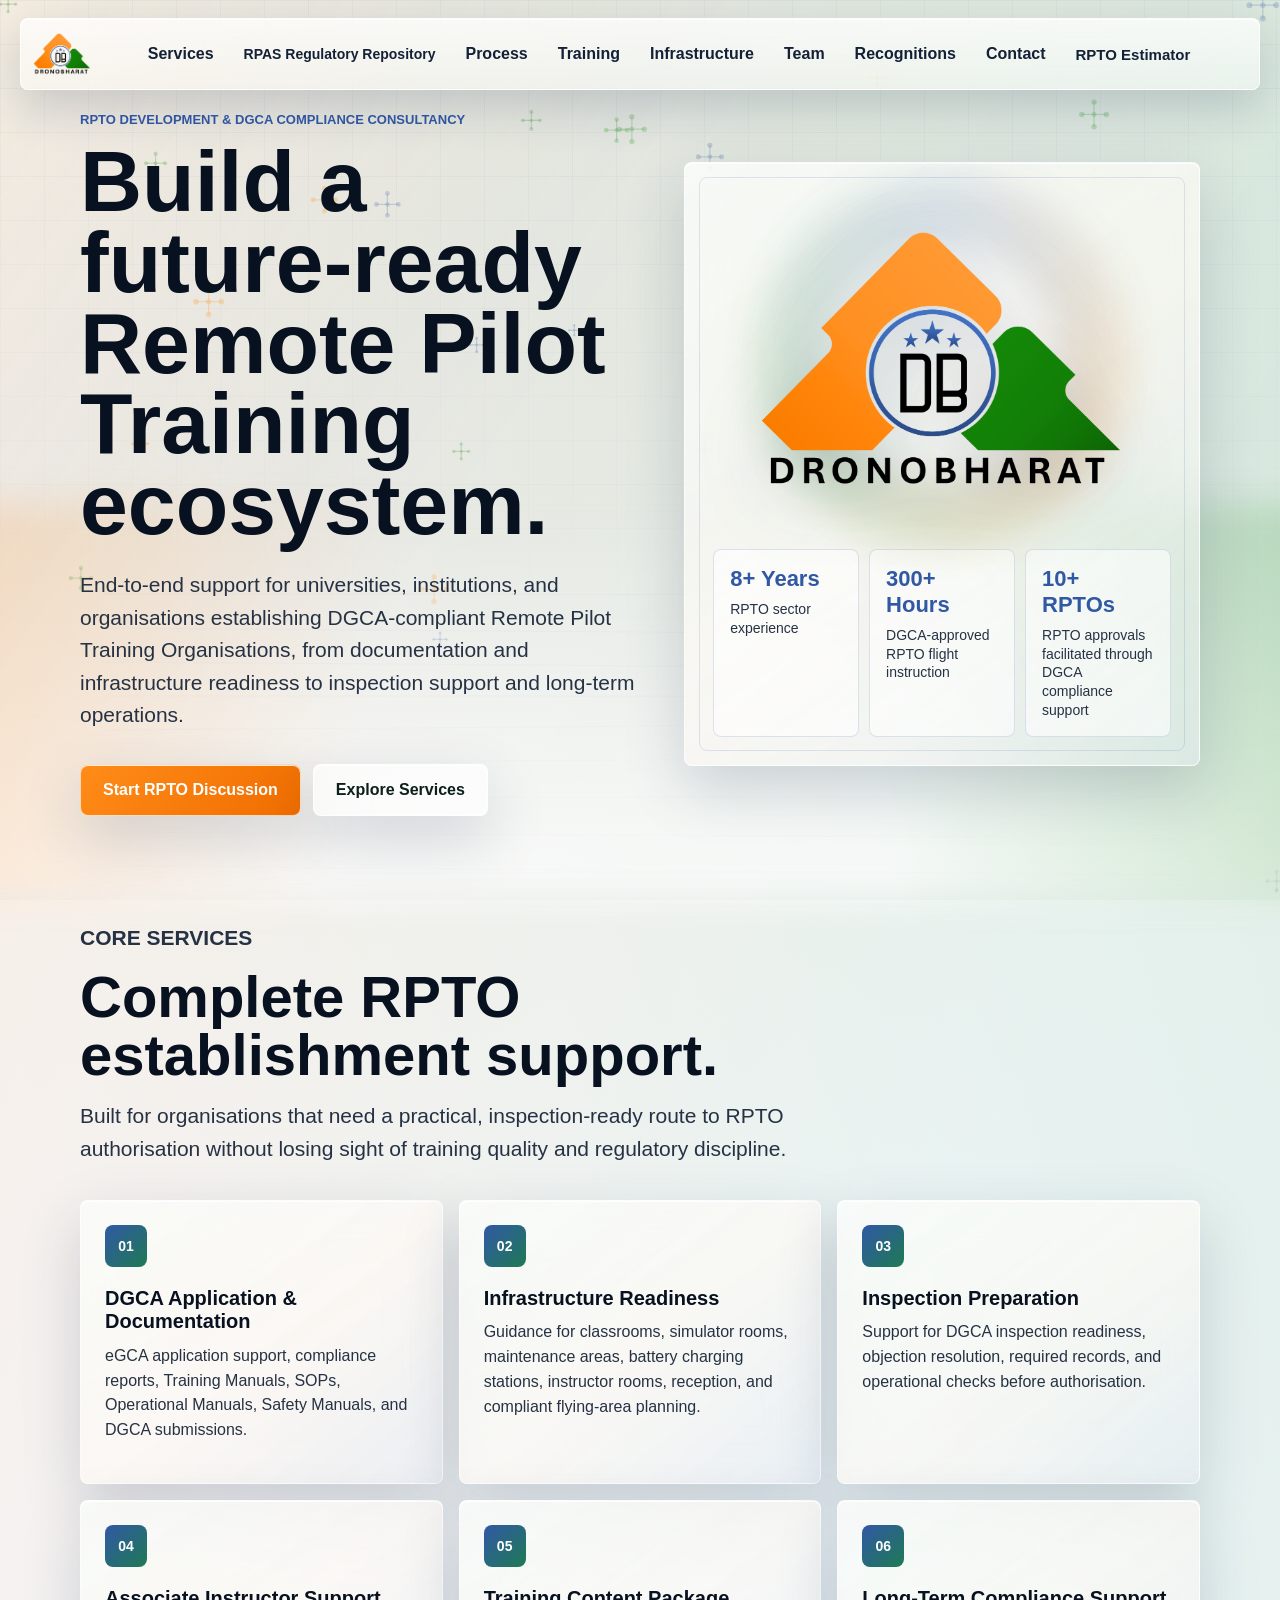
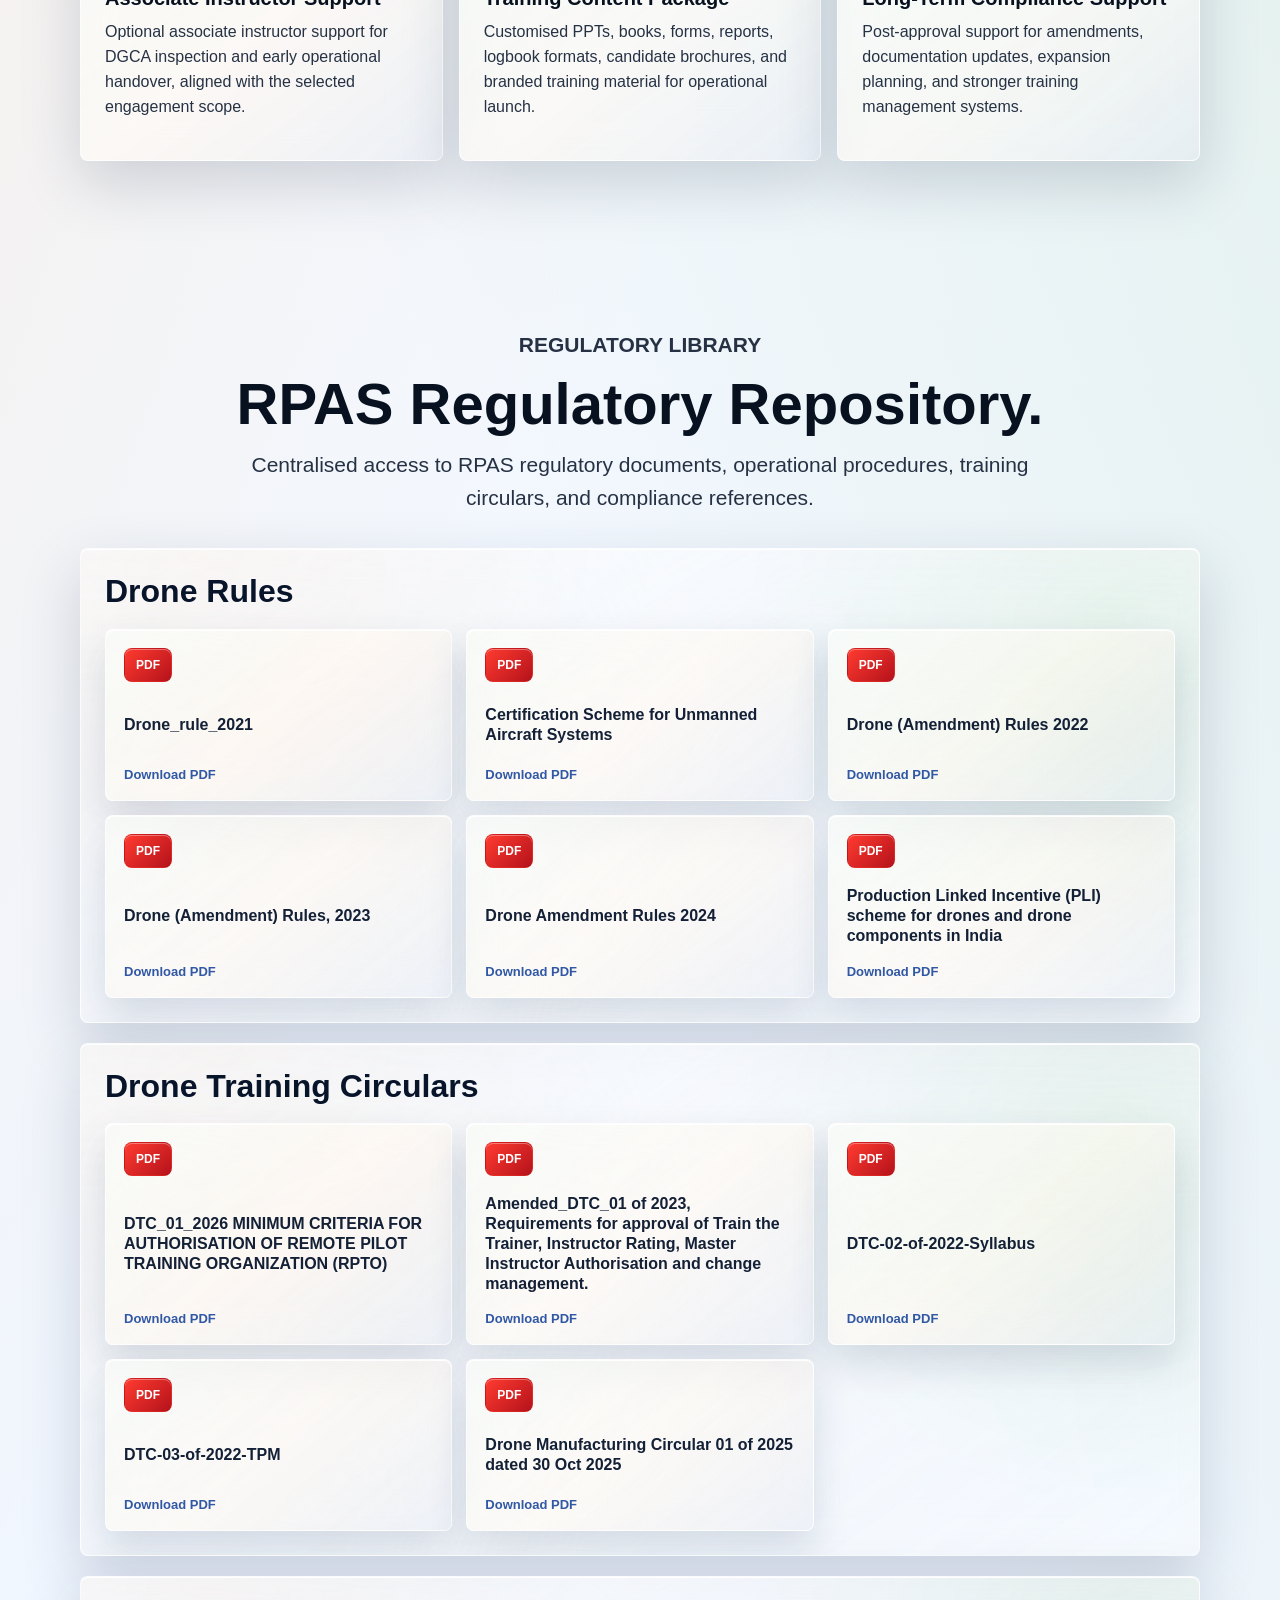
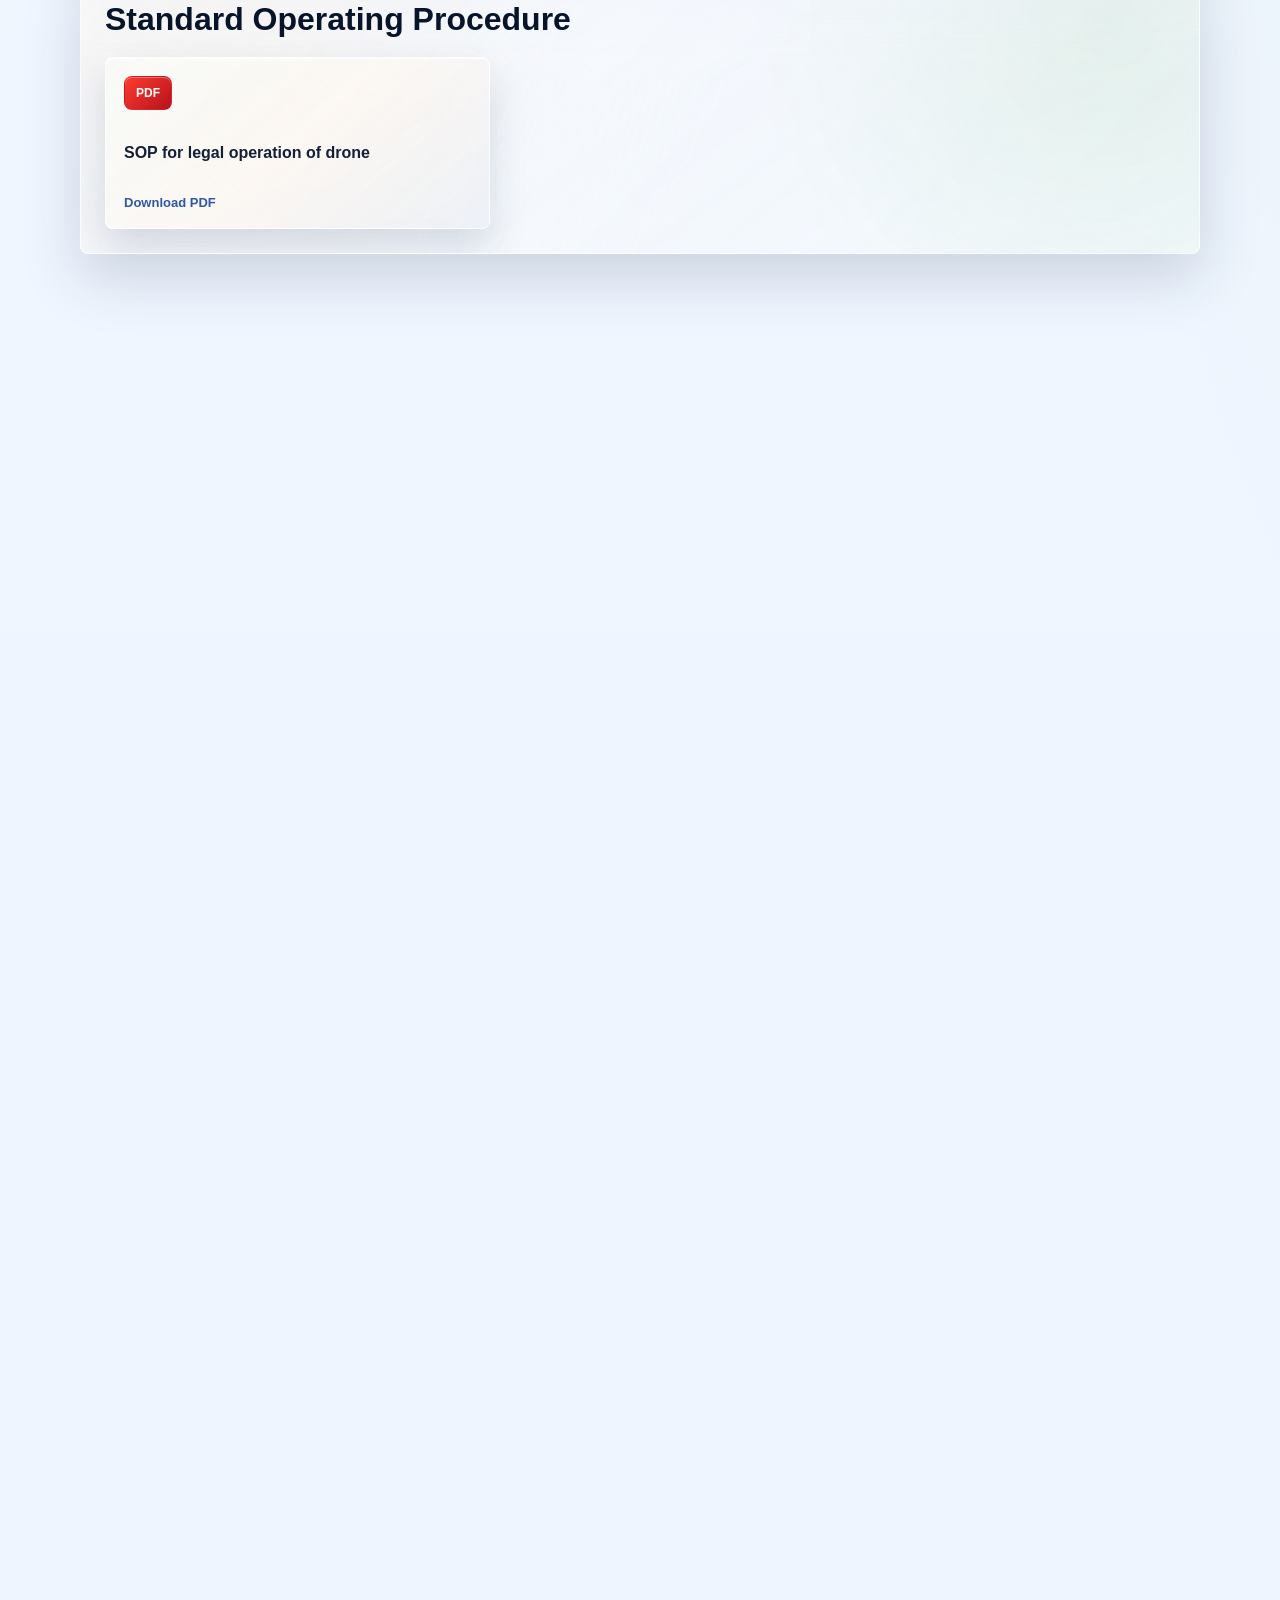
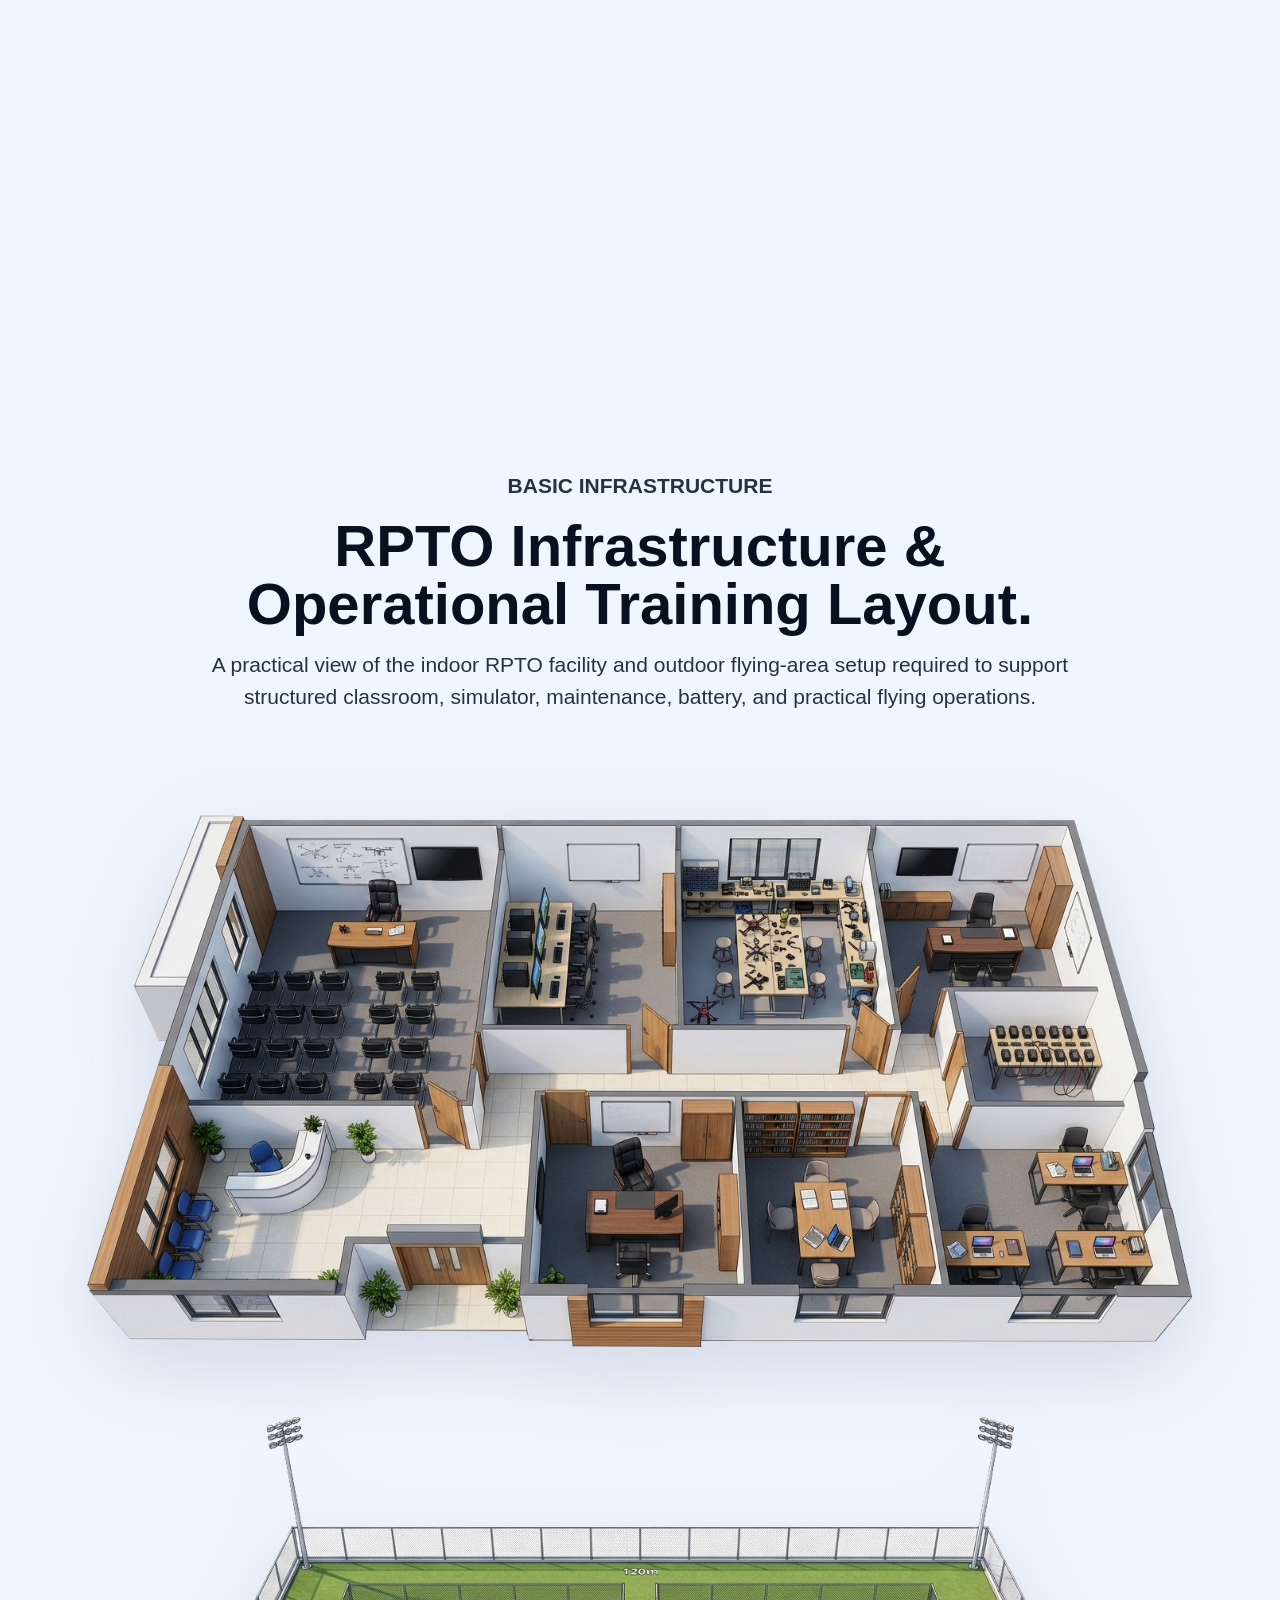
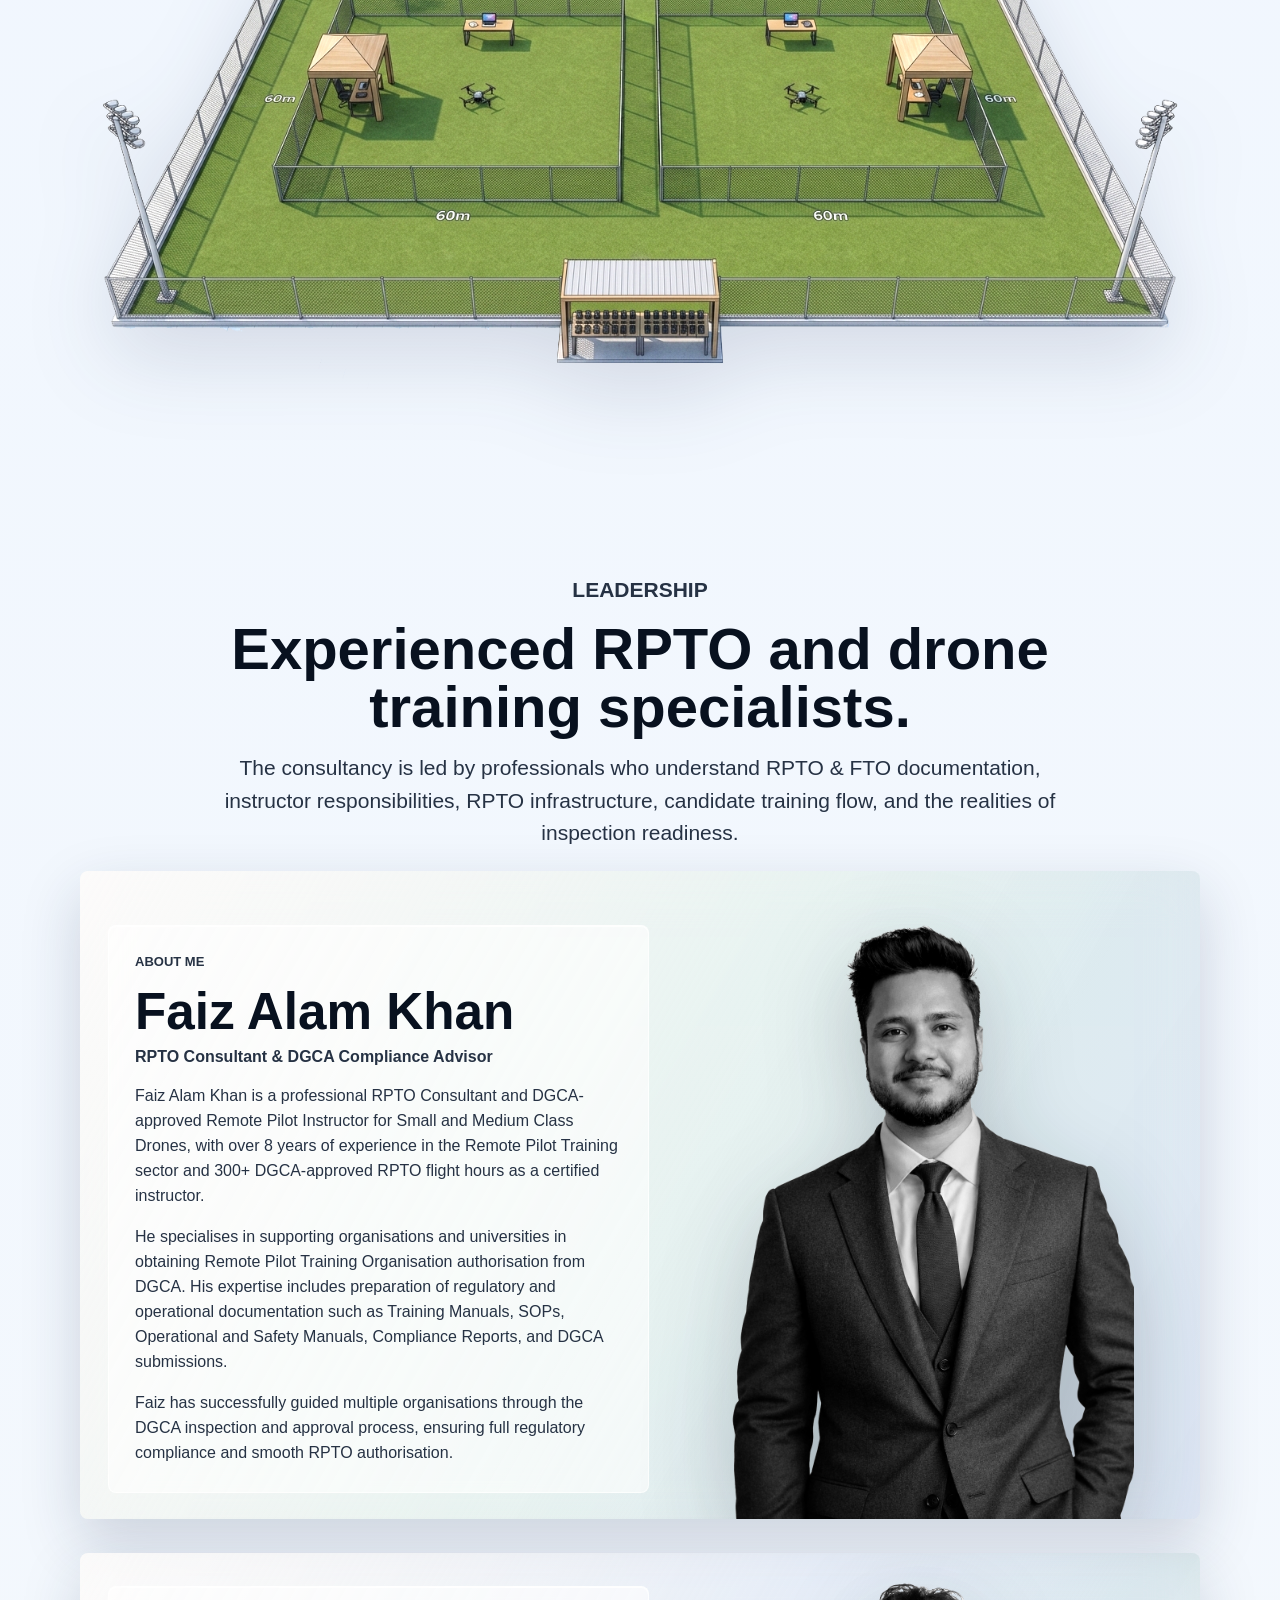
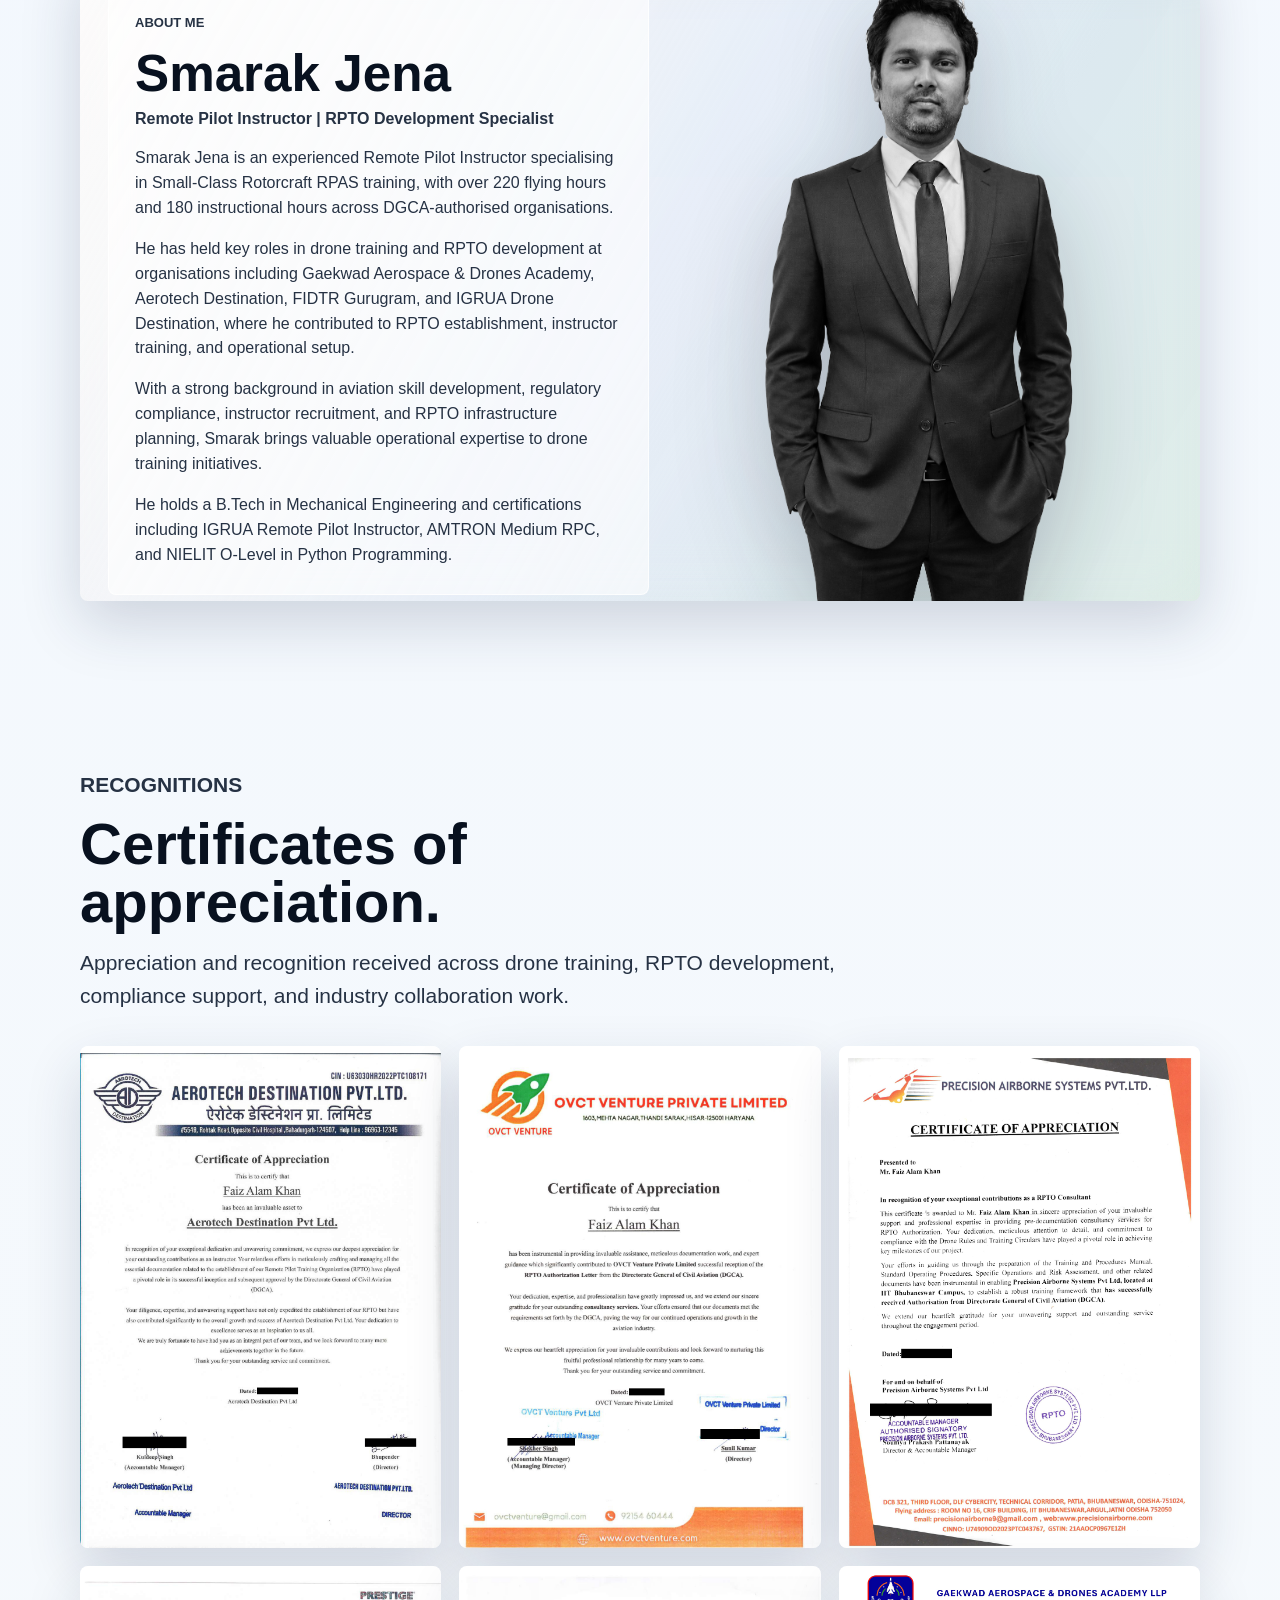
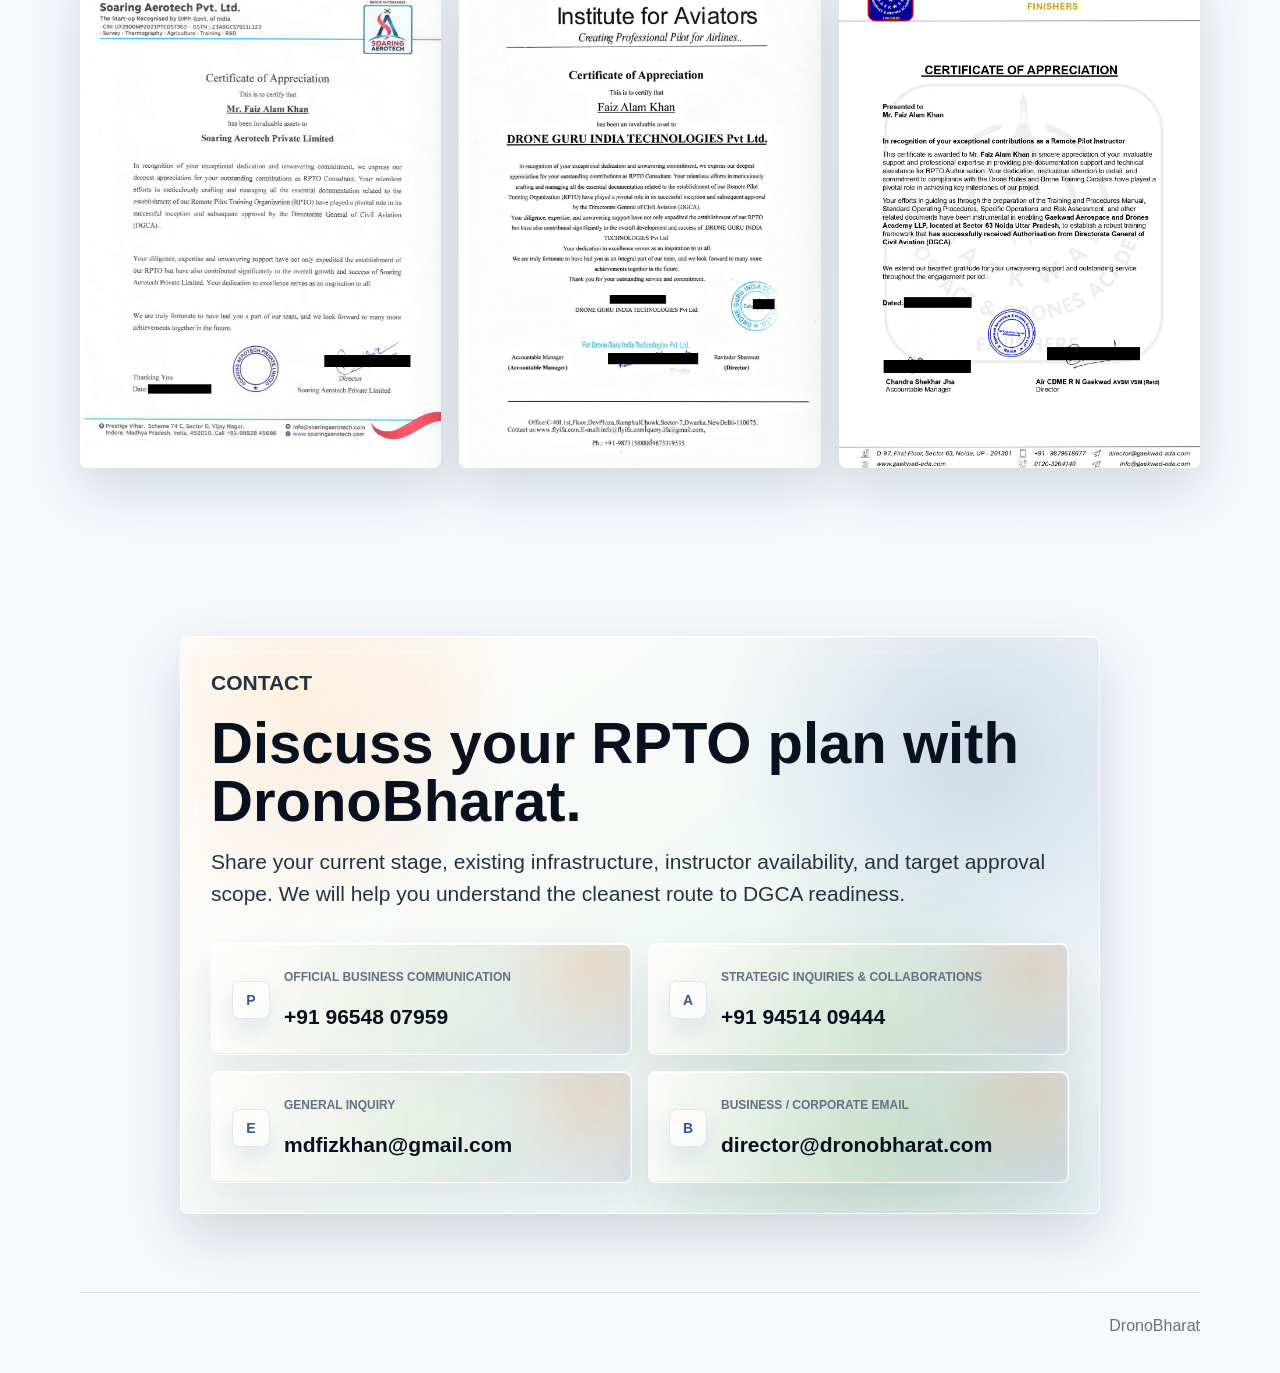
==== commit 0dc3c91a: "Add files via upload" ====
--- a/index.html
+++ b/index.html
@@ -5,7 +5,7 @@
     <meta name="viewport" content="width=device-width, initial-scale=1">
     <meta name="description" content="DronoBharat RPTO development and DGCA compliance consultancy for universities, institutions, and organisations.">
     <title>DronoBharat | RPTO Development & DGCA Compliance</title>
-    <link rel="stylesheet" href="styles.css?v=31">
+    <link rel="stylesheet" href="styles.css?v=35">
   </head>
   <body>
     <svg class="svg-filters" width="0" height="0" aria-hidden="true" focusable="false">
@@ -19,10 +19,14 @@
     <canvas id="skyline" aria-hidden="true"></canvas>
 
     <header class="topbar" id="top">
-      <a class="brand" href="#home" aria-label="DronoBharat home">
-        <img src="dronobharat-logo.png" alt="DronoBharat logo">
-      </a>
-      <nav class="nav" aria-label="Primary navigation">
+      <a class="brand" href="#home" aria-label="DronoBharat home">
+        <img src="dronobharat-logo.png" alt="DronoBharat logo">
+      </a>
+      <span class="mobile-current-page" aria-live="polite">Home</span>
+      <button class="mobile-menu-toggle" type="button" aria-label="Open navigation menu" aria-expanded="false">
+        <img src="more.png" alt="">
+      </button>
+      <nav class="nav" aria-label="Primary navigation">
         <a href="#services">Services</a>
         <a class="repository-link" href="#repository">RPAS Regulatory Repository</a>
         <a href="#process">Process</a>
@@ -439,16 +443,15 @@
       </section>
     </main>
 
-    <footer class="footer">
-      <span>DronoBharat</span>
-      <span>DGCA compliance-focused RPTO development consultancy</span>
-    </footer>
+    <footer class="footer">
+      <span>DronoBharat</span>
+    </footer>
 
     <div class="certificate-lightbox" id="certificateLightbox" aria-hidden="true">
       <button class="lightbox-close" type="button" aria-label="Close certificate preview">Close</button>
       <img id="certificatePreview" src="" alt="">
     </div>
 
-    <script src="app.js?v=29"></script>
+    <script src="app.js?v=32"></script>
   </body>
 </html>
--- a/styles.css
+++ b/styles.css
@@ -122,6 +122,11 @@
 .brand span {
   font-size: 18px;
   letter-spacing: 0;
+}
+
+.mobile-current-page,
+.mobile-menu-toggle {
+  display: none;
 }
 
 .nav {
@@ -1146,7 +1151,7 @@
   position: relative;
   z-index: 1;
   display: flex;
-  justify-content: space-between;
+  justify-content: flex-end;
   gap: 18px;
   width: min(1120px, calc(100vw - 32px));
   margin: 0 auto;
@@ -1174,10 +1179,12 @@
 
 @media (max-width: 900px) {
   .topbar {
-    grid-template-columns: 1fr;
-    gap: 8px;
+    grid-template-columns: auto minmax(0, 1fr) auto;
+    gap: 10px;
     top: 10px;
     width: min(100vw - 20px, 680px);
+    min-height: 58px;
+    padding: 8px 10px;
   }
 
   .brand span {
@@ -1185,44 +1192,120 @@
   }
 
   .brand img {
-    width: 54px;
-    height: 46px;
+    width: 48px;
+    height: 42px;
+  }
+
+  .mobile-current-page {
+    display: block;
+    color: #132036;
+    font-size: clamp(15px, 4vw, 18px);
+    font-weight: 760;
+    line-height: 1.1;
+    overflow: hidden;
+    text-align: left;
+    text-overflow: ellipsis;
+    white-space: nowrap;
+  }
+
+  .mobile-menu-toggle {
+    appearance: none;
+    display: inline-grid;
+    place-items: center;
+    width: 42px;
+    height: 42px;
+    border: 1px solid rgba(255,255,255,0.72);
+    border-radius: 999px;
+    background:
+      linear-gradient(145deg, rgba(255,255,255,0.86), rgba(255,255,255,0.42)),
+      linear-gradient(315deg, rgba(49,88,165,0.08), rgba(255,140,25,0.05));
+    box-shadow: 0 12px 26px rgba(20,43,84,0.13), inset 0 1px 0 rgba(255,255,255,0.9);
+    cursor: pointer;
+  }
+
+  .mobile-menu-toggle img {
+    display: block;
+    width: 22px;
+    height: 22px;
+    object-fit: contain;
+    transition: transform 220ms ease;
+  }
+
+  .topbar.menu-open .mobile-menu-toggle img {
+    transform: rotate(90deg) scale(0.94);
   }
 
   .nav {
-    grid-column: 1 / -1;
-    flex-wrap: wrap;
-    justify-content: center;
-    overflow: visible;
+    position: absolute;
+    top: calc(100% + 8px);
+    right: 0;
+    left: 0;
+    display: grid;
+    grid-template-columns: 1fr;
+    gap: 6px;
+    max-height: calc(100vh - 104px);
+    overflow-y: auto;
     box-sizing: border-box;
-    padding: 6px 8px 0;
+    padding: 10px;
+    border: 1px solid rgba(255,255,255,0.78);
+    border-radius: 8px;
+    background:
+      linear-gradient(180deg, rgba(255,255,255,0.88), rgba(255,255,255,0.58)),
+      linear-gradient(315deg, rgba(49,88,165,0.08), rgba(8,125,0,0.06), rgba(255,140,25,0.07));
+    box-shadow: 0 22px 52px rgba(20,43,84,0.18), inset 0 1px 0 rgba(255,255,255,0.95);
+    backdrop-filter: blur(22px) saturate(1.35);
+    -webkit-backdrop-filter: blur(22px) saturate(1.35);
+    opacity: 0;
+    pointer-events: none;
     scrollbar-width: none;
+    transform: translateY(-8px) scale(0.98);
+    transform-origin: top center;
+    transition: opacity 220ms ease, transform 260ms cubic-bezier(.16,1,.3,1);
   }
 
   .nav::-webkit-scrollbar {
     display: none;
   }
 
+  .topbar.menu-open .nav {
+    opacity: 1;
+    pointer-events: auto;
+    transform: none;
+  }
+
+  .nav::before,
+  .nav::after {
+    display: none;
+  }
+
   .nav a {
-    min-height: 32px;
-    padding: 0 7px;
-    font-size: 13px;
-    white-space: nowrap;
+    min-height: 42px;
+    padding: 0 14px;
+    border: 1px solid rgba(49,88,165,0.1);
+    background: rgba(255,255,255,0.38);
+    font-size: 14px;
+    white-space: normal;
   }
 
   .nav a.estimator-link {
-    font-size: 13px;
+    font-size: 14px;
   }
 
   .nav a.repository-link {
-    flex-basis: 100%;
-    font-size: 12px;
+    font-size: 14px;
+  }
+
+  .nav a.active {
+    background:
+      linear-gradient(145deg, rgba(255,255,255,0.9), rgba(255,255,255,0.48)),
+      linear-gradient(315deg, rgba(49,88,165,0.1), rgba(255,140,25,0.06));
+    box-shadow: inset 0 1px 0 rgba(255,255,255,0.92), 0 12px 26px rgba(20,43,84,0.12);
   }
 
   .hero {
     grid-template-columns: 1fr;
     min-height: auto;
-    padding-top: 236px;
+    padding-top: 98px;
   }
 
   .hero-visual {
@@ -1272,7 +1355,7 @@
   }
 
   .hero {
-    padding-top: 246px;
+    padding-top: 104px;
     gap: 24px;
   }
 
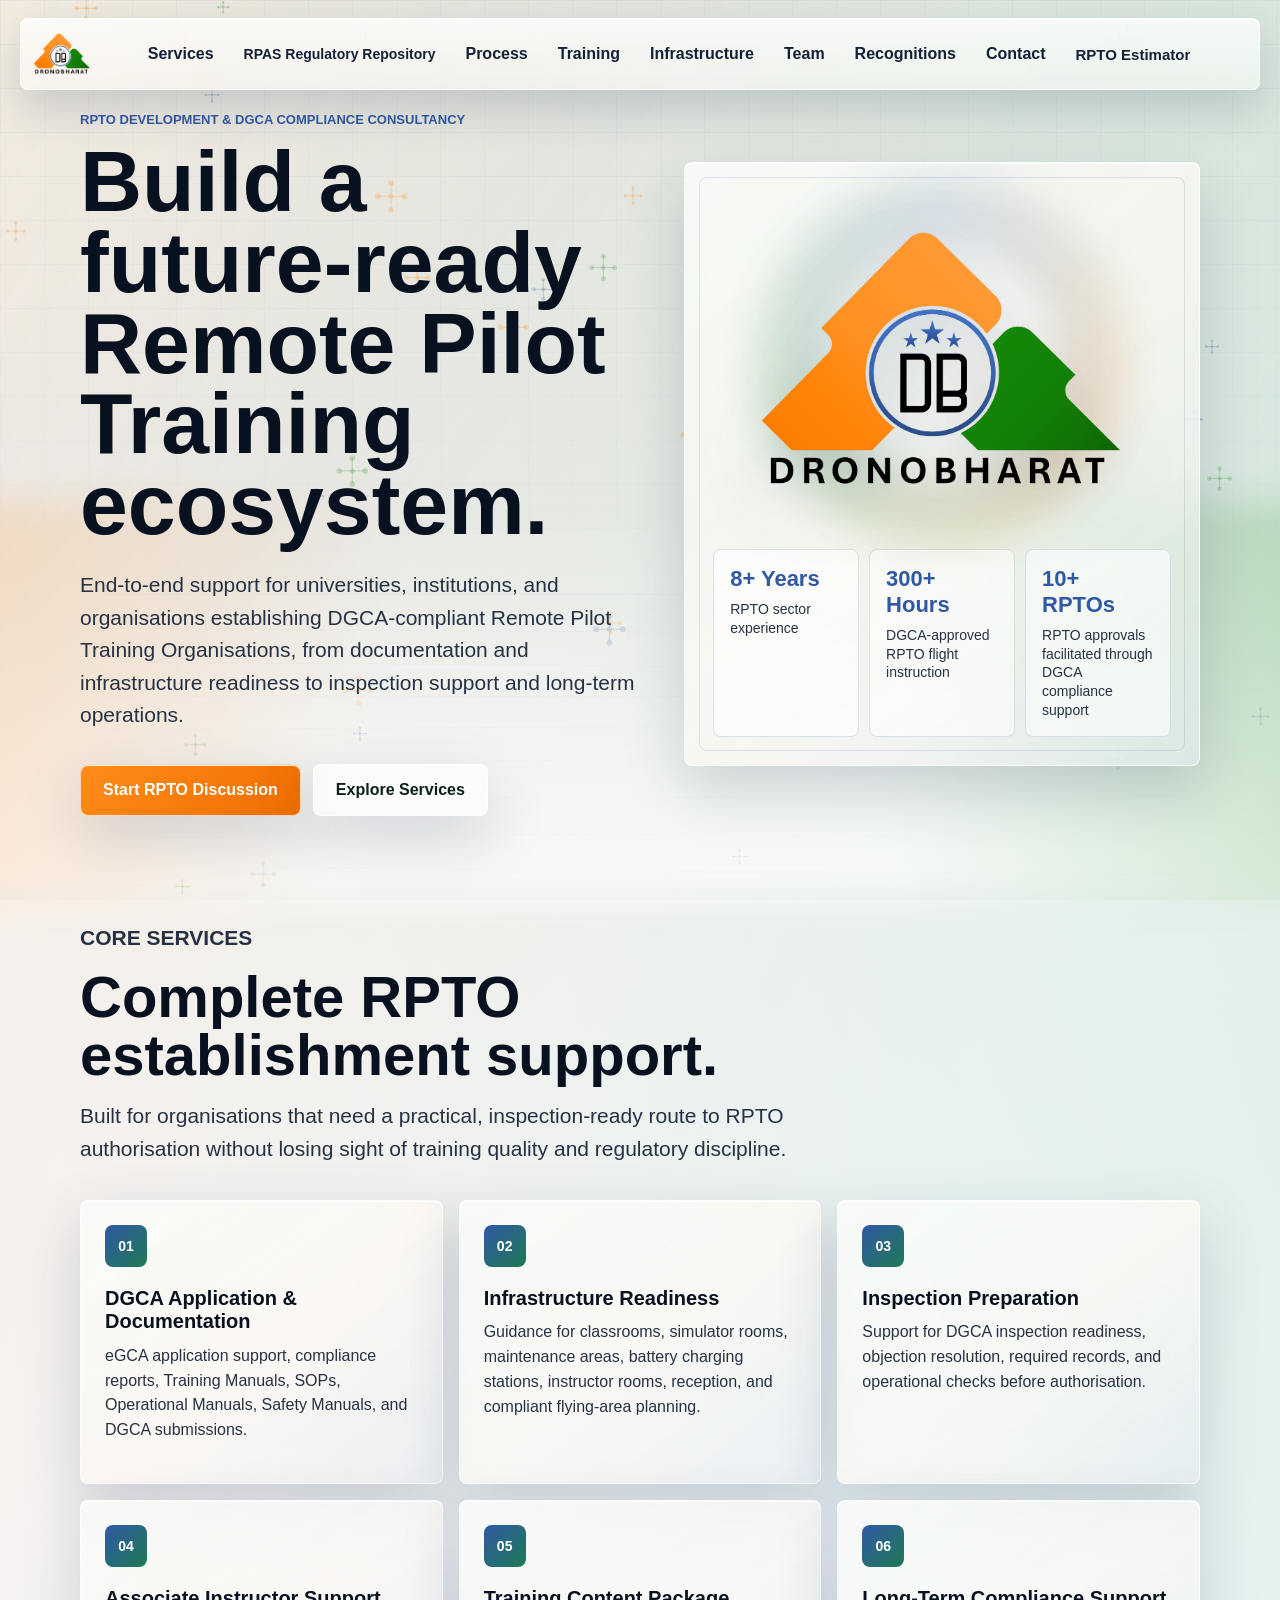
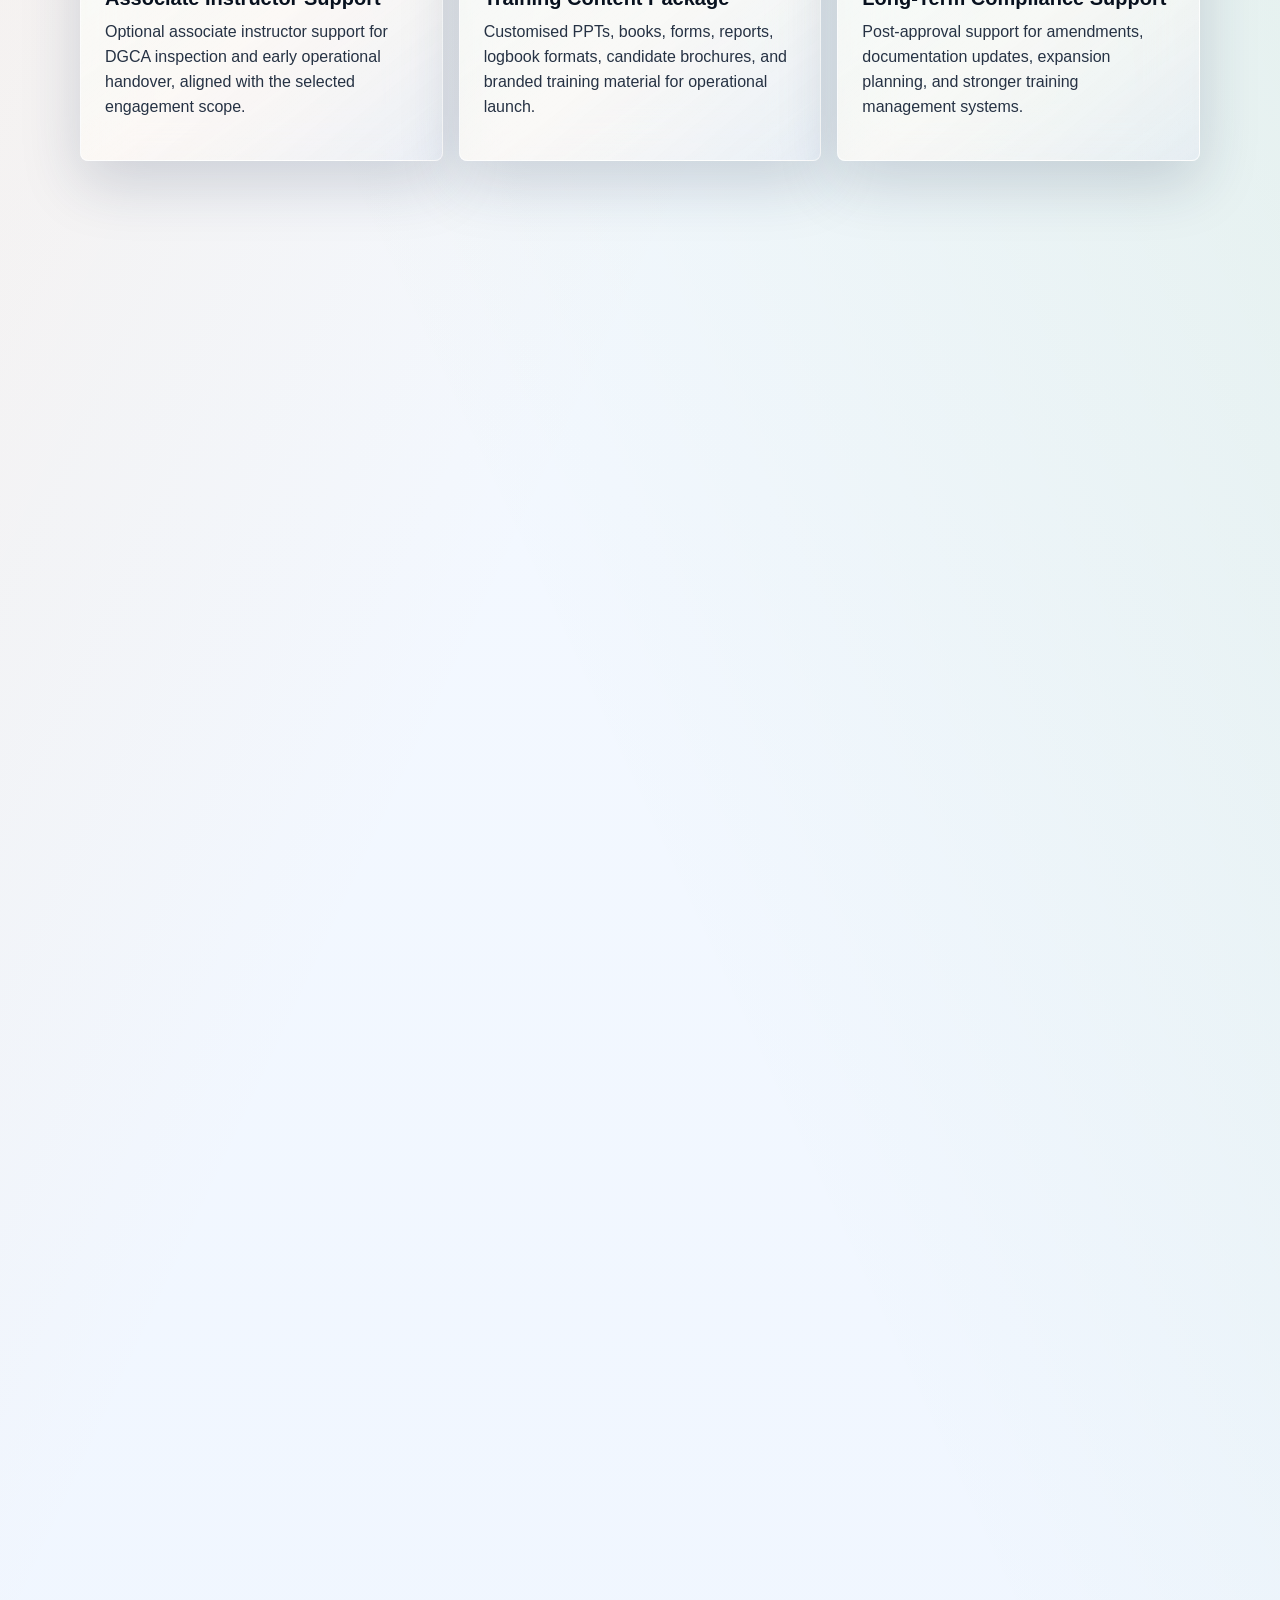
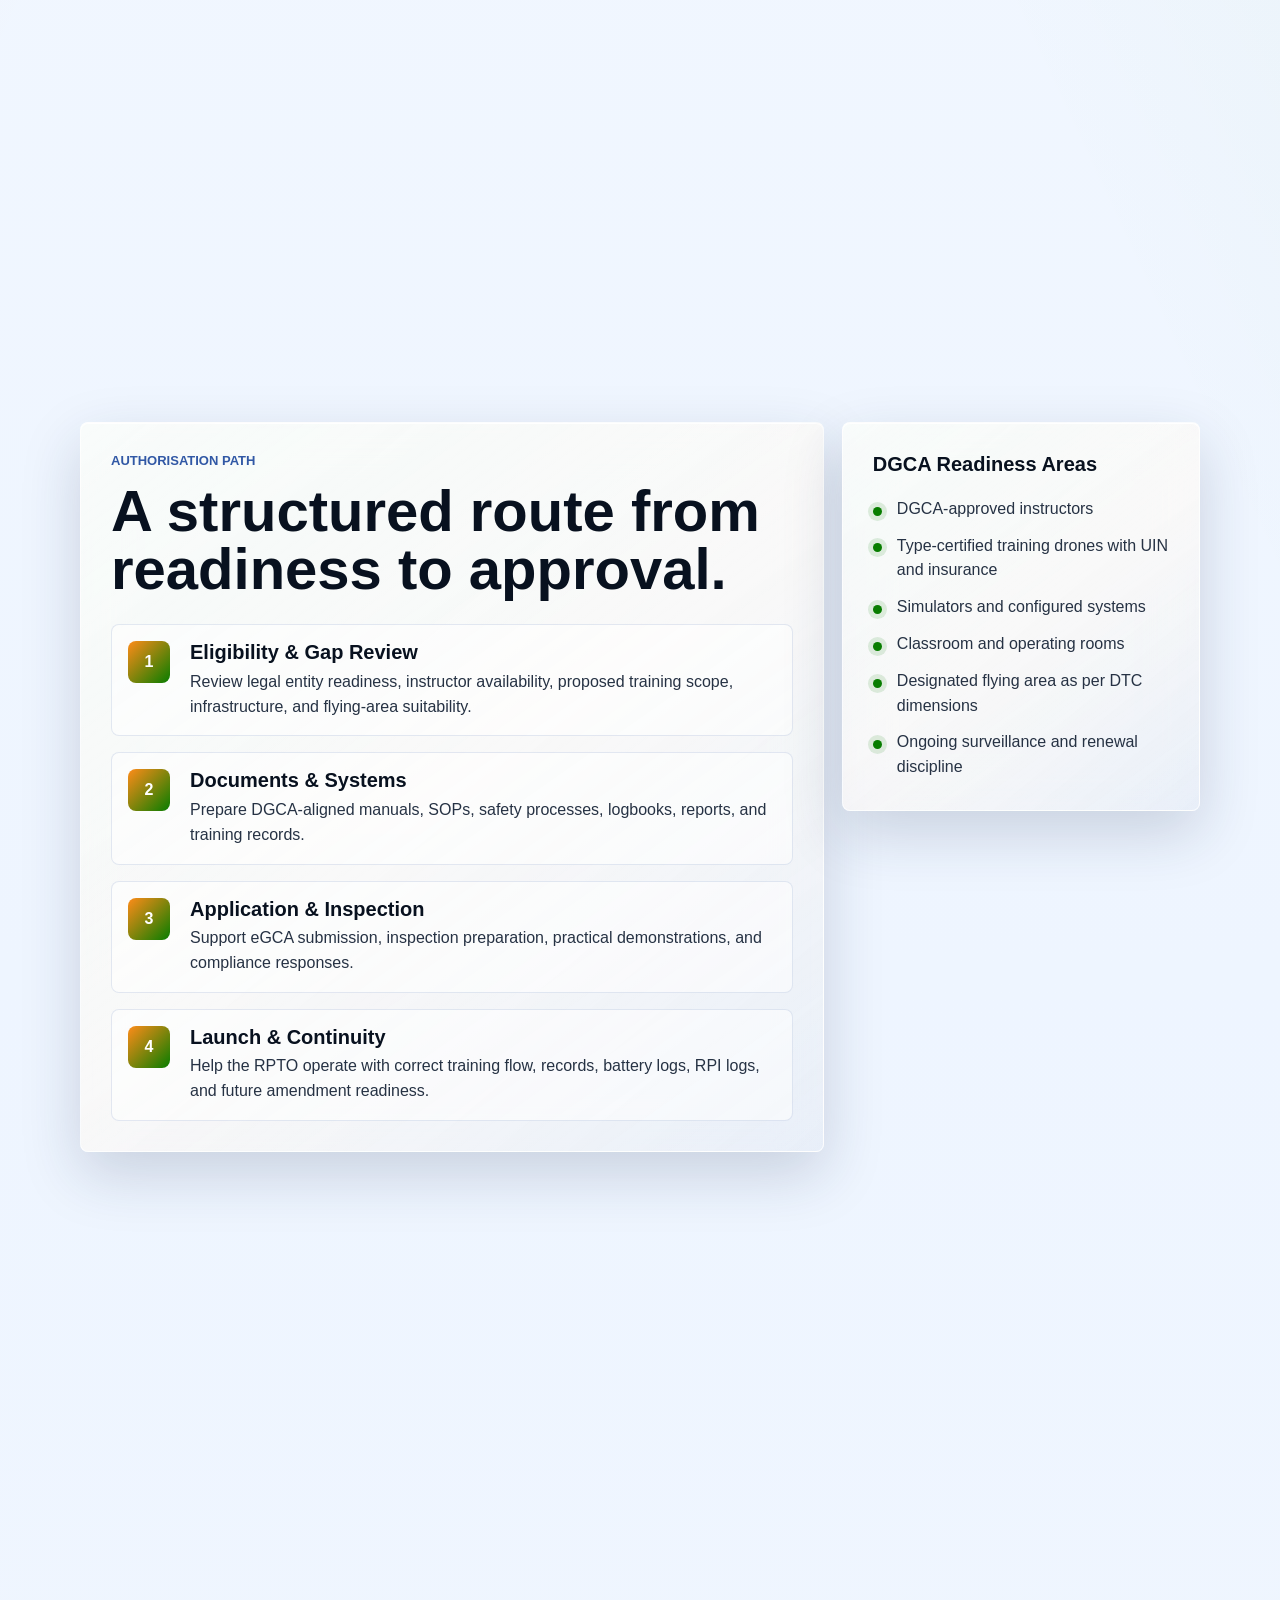
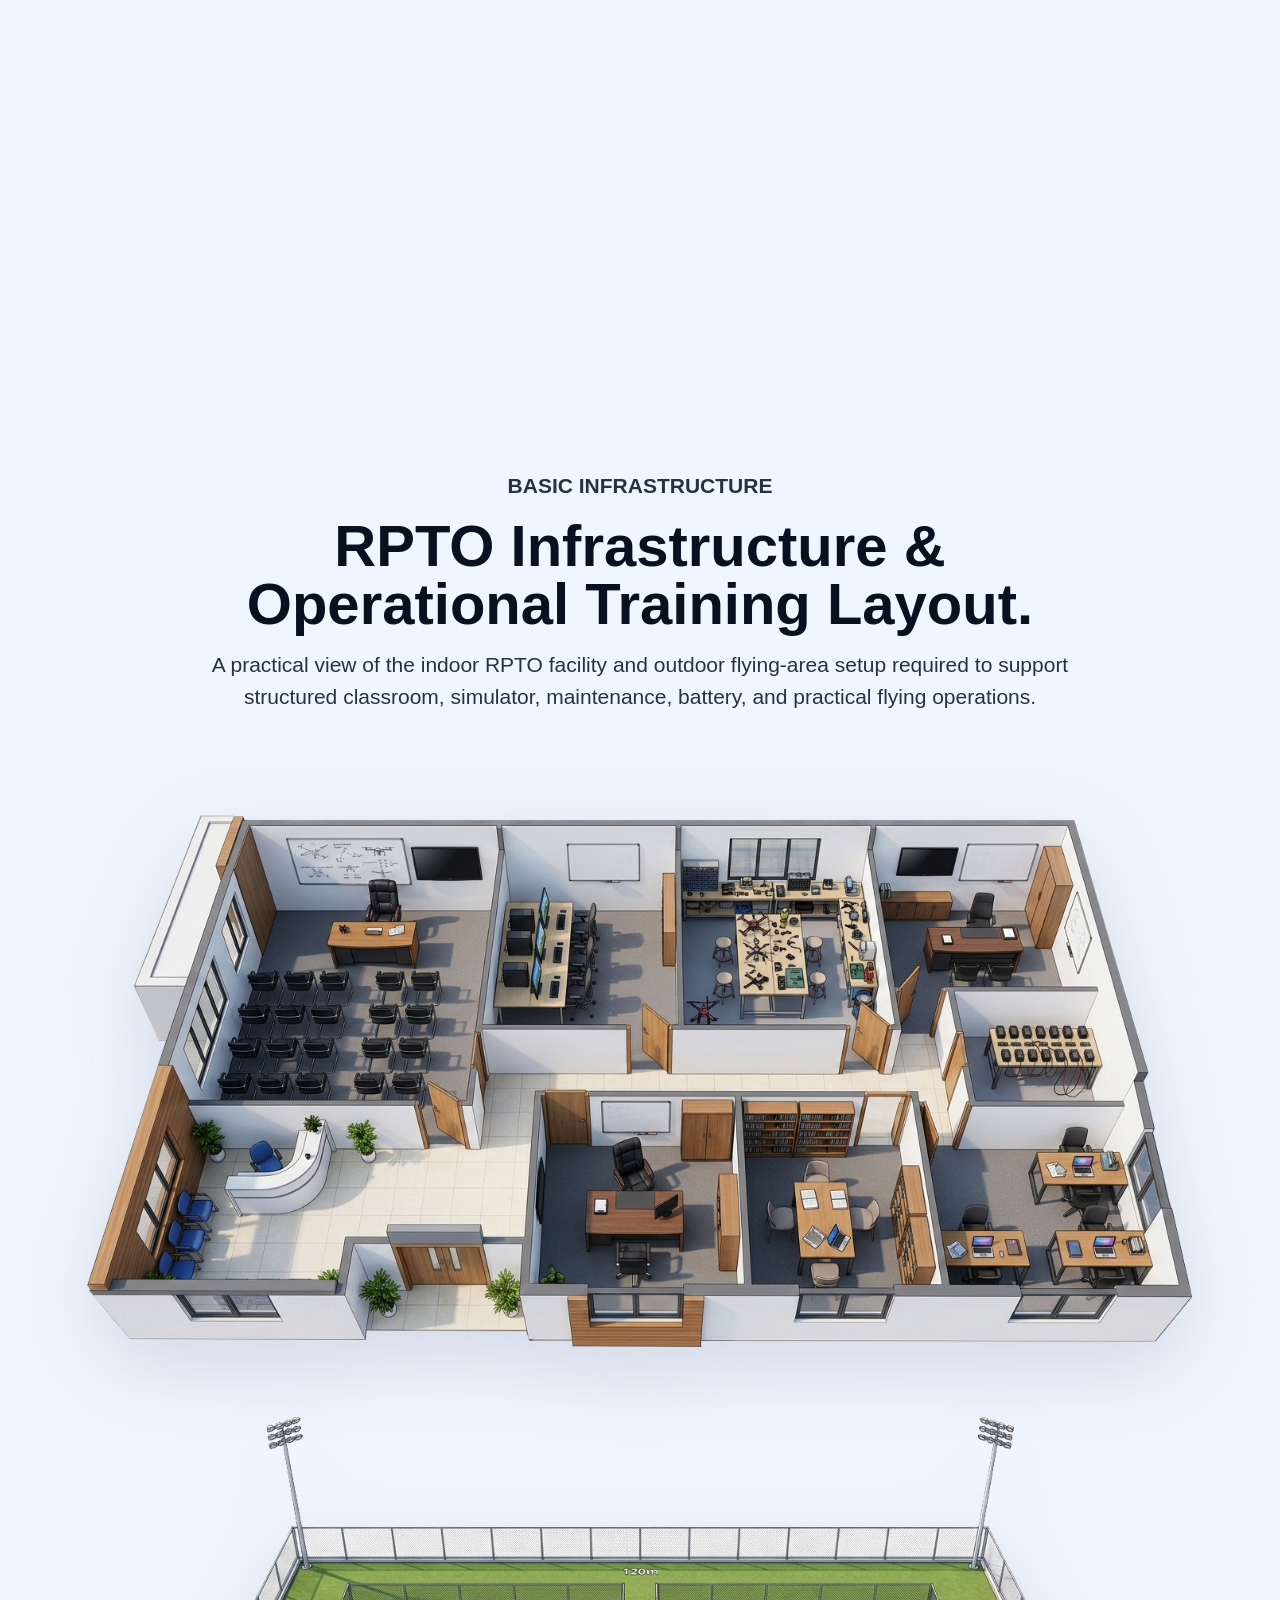
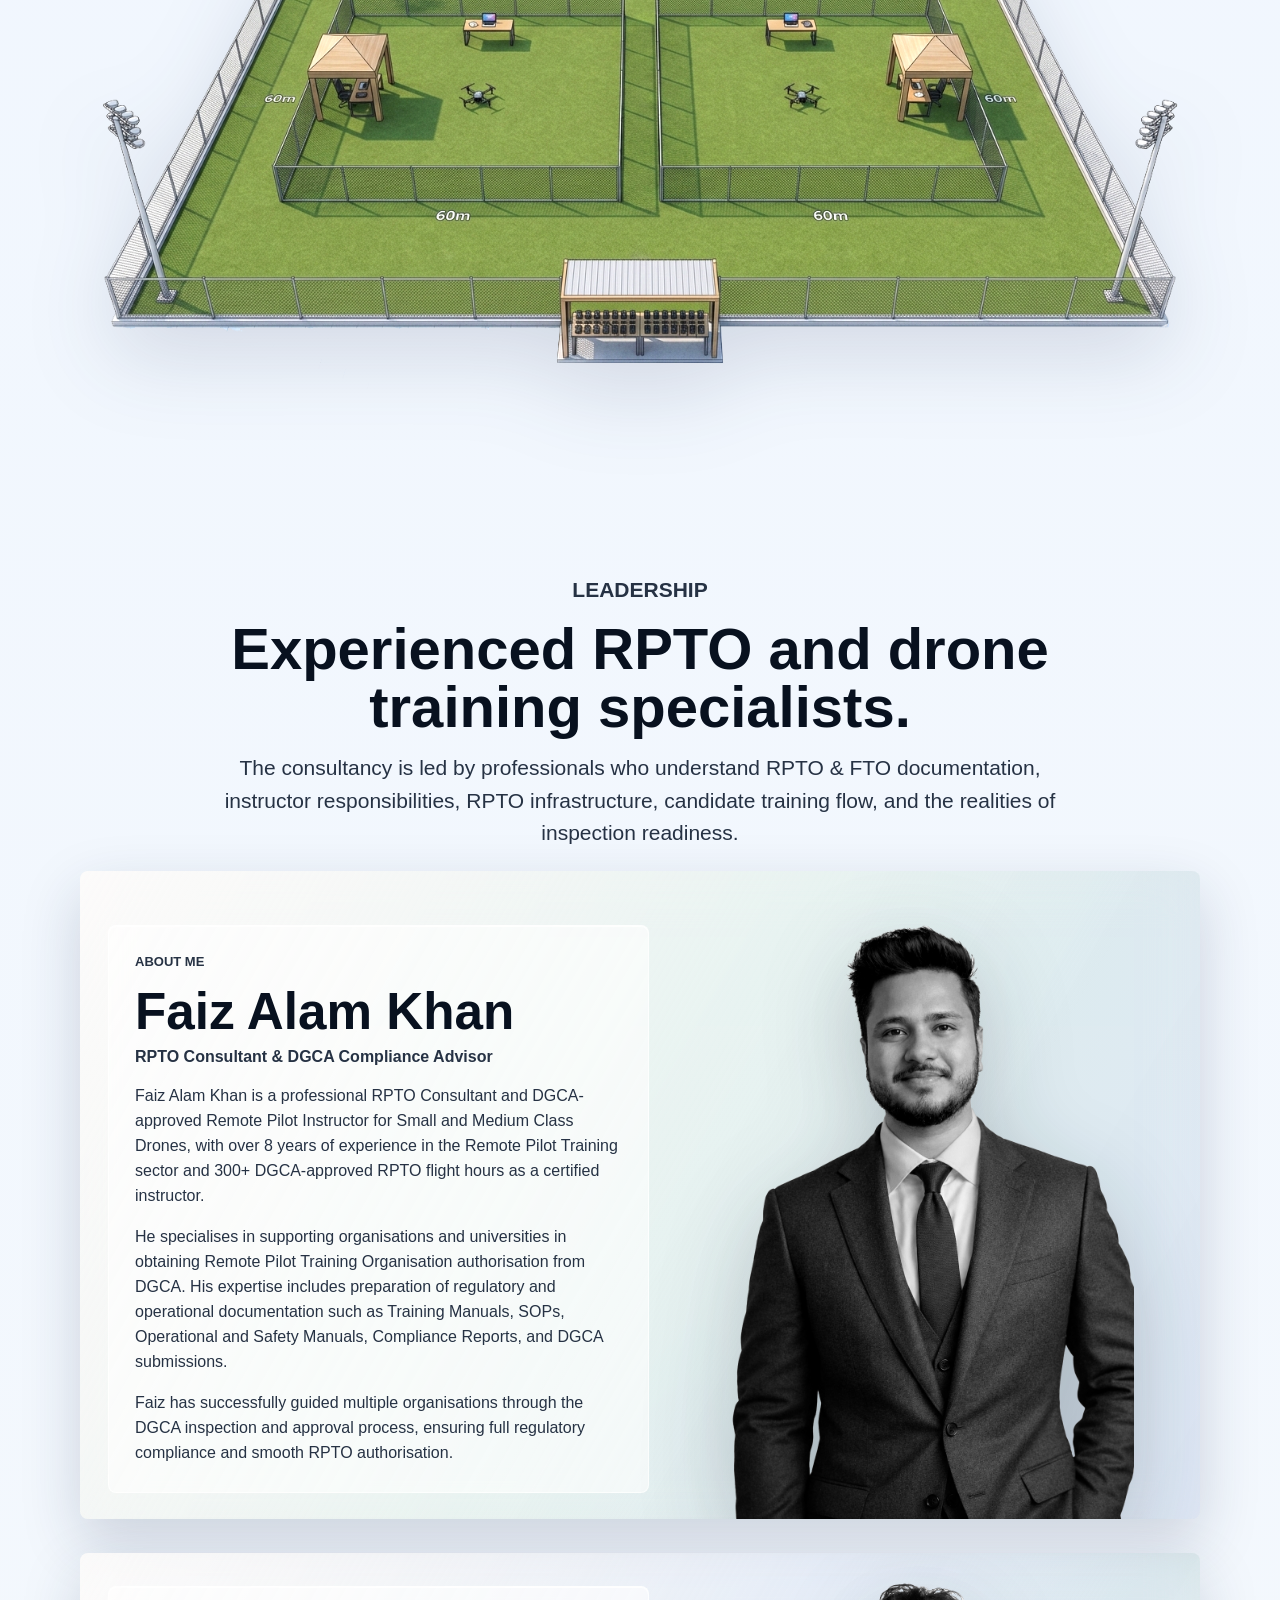
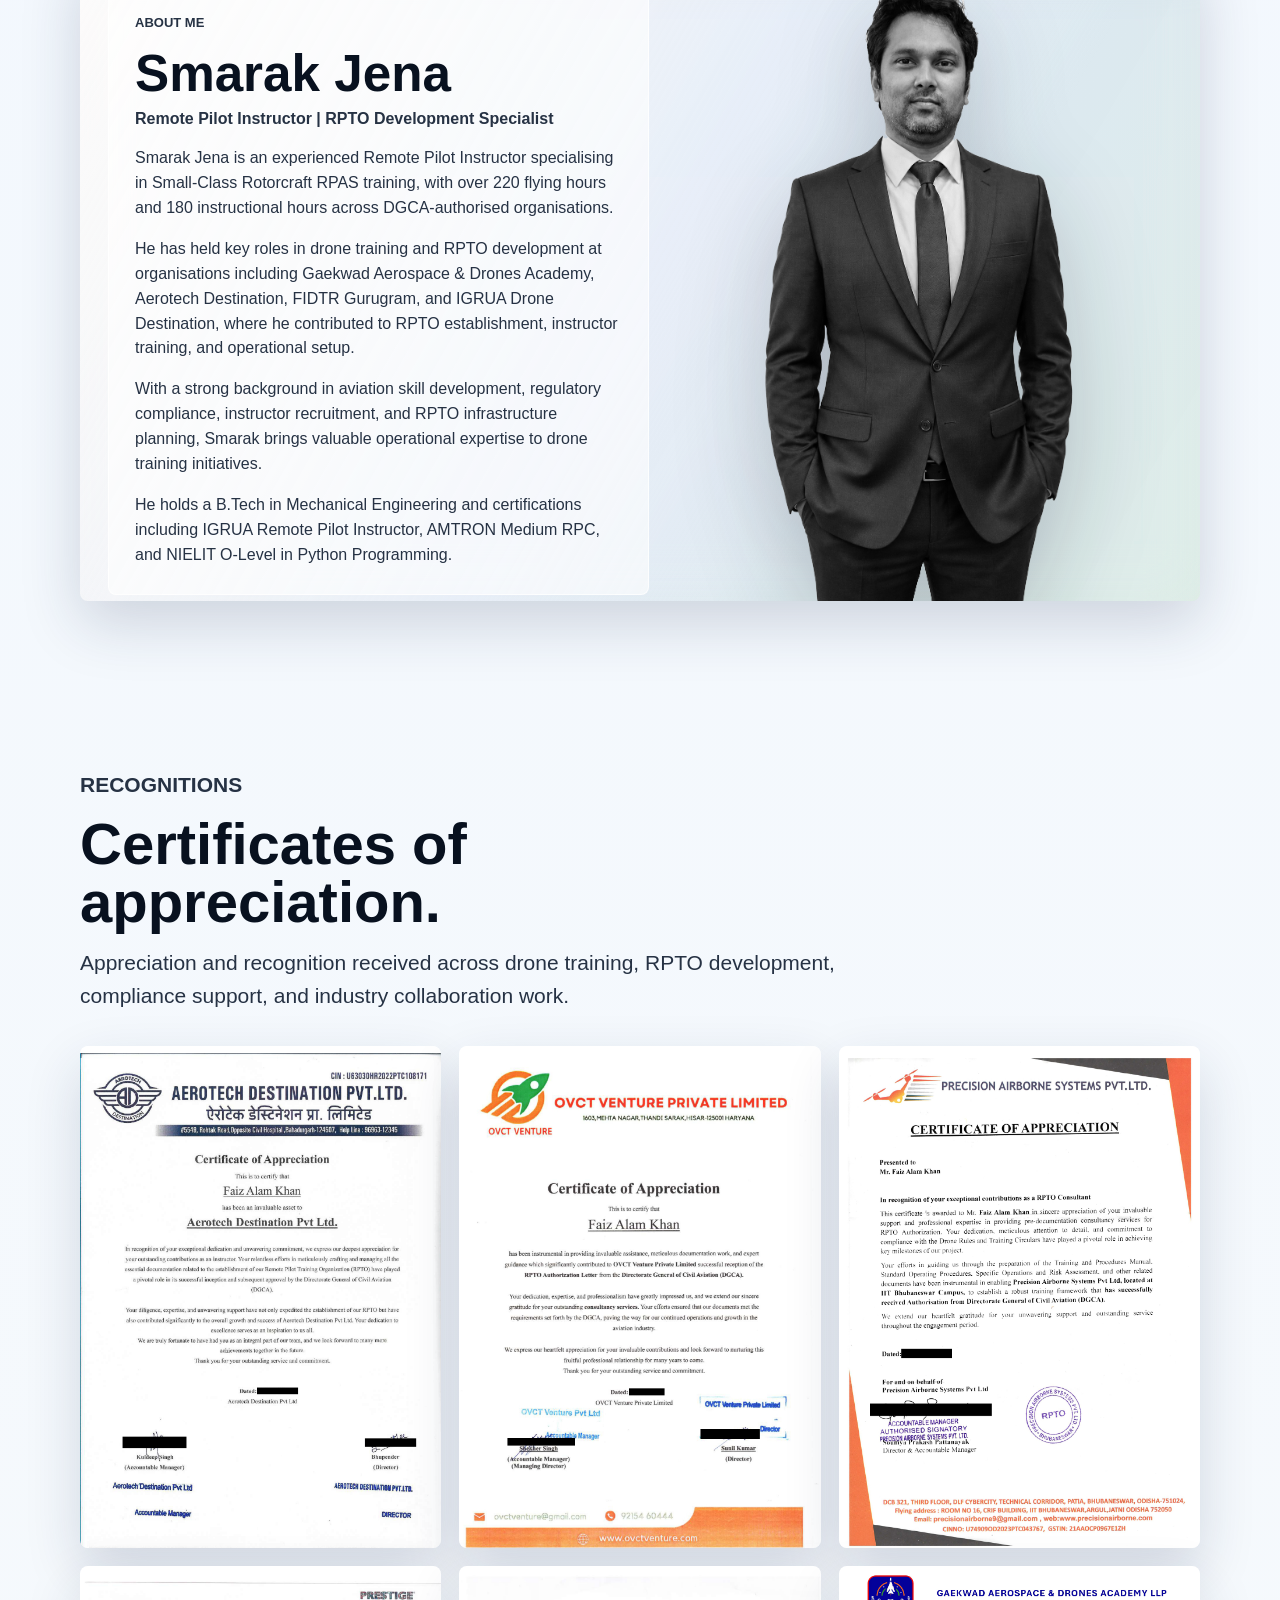
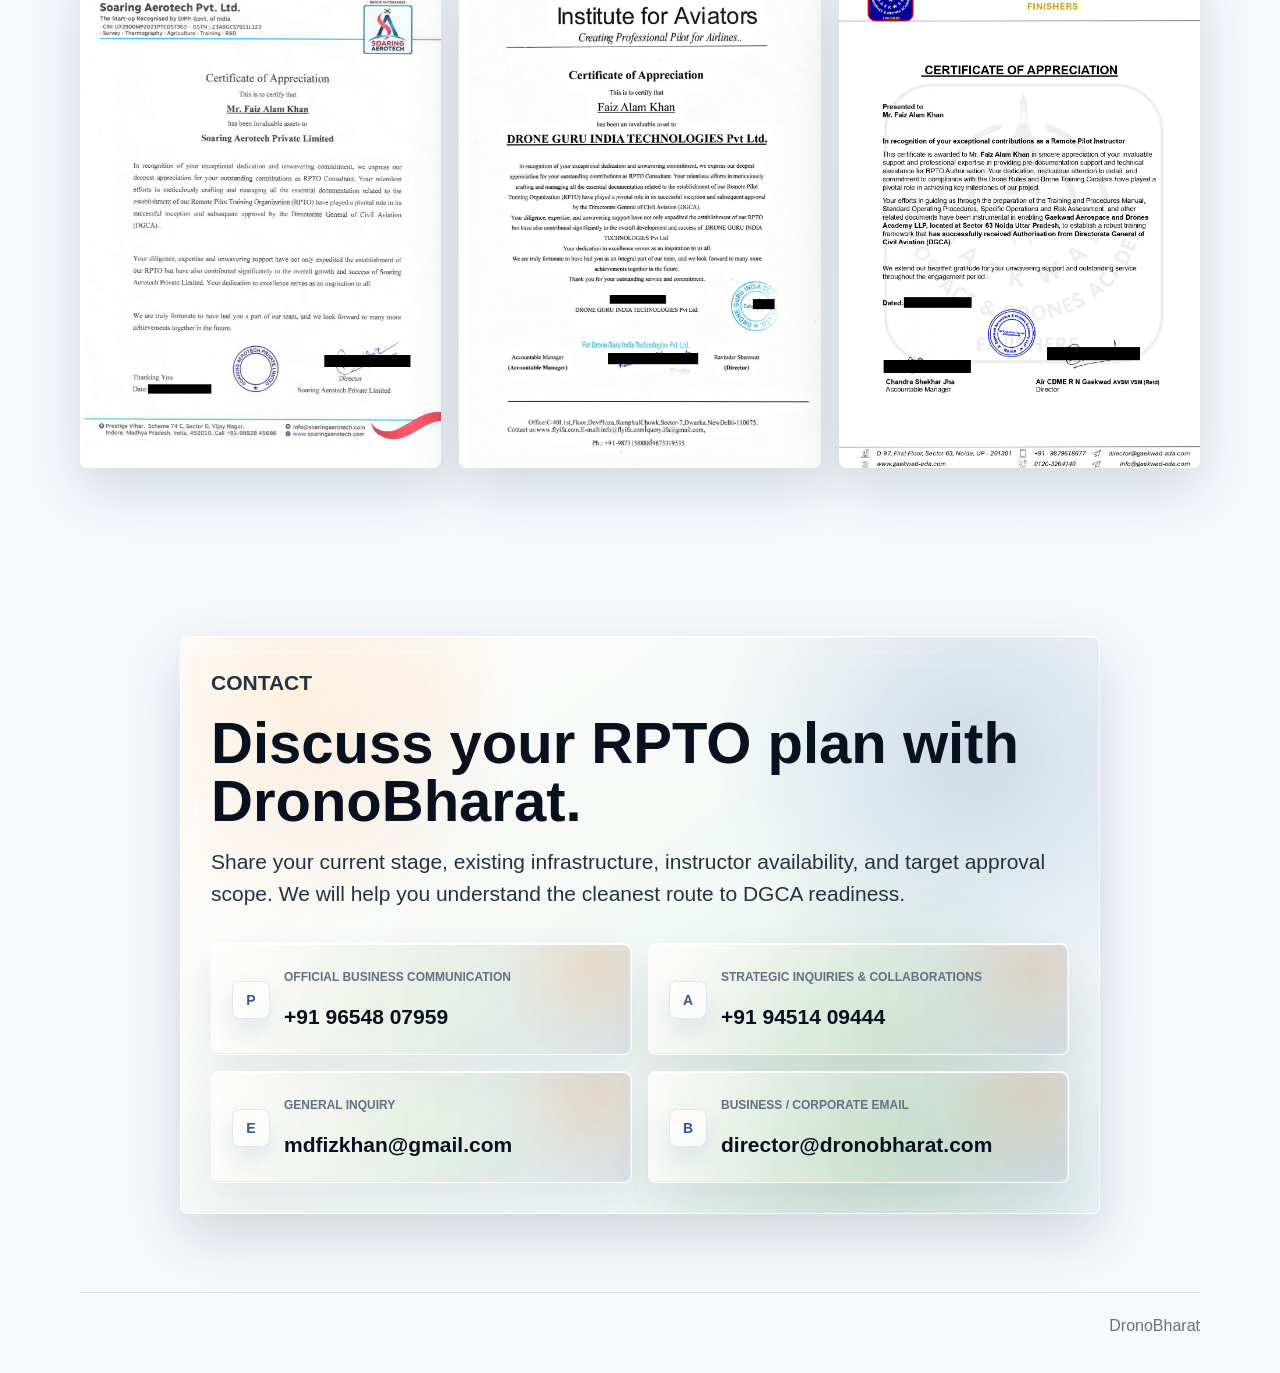
==== commit c2ab299a: "Add files via upload" ====
--- a/index.html
+++ b/index.html
@@ -5,7 +5,7 @@
     <meta name="viewport" content="width=device-width, initial-scale=1">
     <meta name="description" content="DronoBharat RPTO development and DGCA compliance consultancy for universities, institutions, and organisations.">
     <title>DronoBharat | RPTO Development & DGCA Compliance</title>
-    <link rel="stylesheet" href="styles.css?v=35">
+    <link rel="stylesheet" href="styles.css?v=36">
   </head>
   <body>
     <svg class="svg-filters" width="0" height="0" aria-hidden="true" focusable="false">
--- a/styles.css
+++ b/styles.css
@@ -1250,11 +1250,11 @@
     border: 1px solid rgba(255,255,255,0.78);
     border-radius: 8px;
     background:
-      linear-gradient(180deg, rgba(255,255,255,0.88), rgba(255,255,255,0.58)),
-      linear-gradient(315deg, rgba(49,88,165,0.08), rgba(8,125,0,0.06), rgba(255,140,25,0.07));
-    box-shadow: 0 22px 52px rgba(20,43,84,0.18), inset 0 1px 0 rgba(255,255,255,0.95);
-    backdrop-filter: blur(22px) saturate(1.35);
-    -webkit-backdrop-filter: blur(22px) saturate(1.35);
+      linear-gradient(180deg, rgba(255,255,255,0.98), rgba(248,251,255,0.94)),
+      linear-gradient(315deg, rgba(49,88,165,0.08), rgba(8,125,0,0.05), rgba(255,140,25,0.06));
+    box-shadow: 0 22px 52px rgba(20,43,84,0.2), inset 0 1px 0 rgba(255,255,255,0.98);
+    backdrop-filter: blur(34px) saturate(1.55);
+    -webkit-backdrop-filter: blur(34px) saturate(1.55);
     opacity: 0;
     pointer-events: none;
     scrollbar-width: none;
@@ -1282,7 +1282,7 @@
     min-height: 42px;
     padding: 0 14px;
     border: 1px solid rgba(49,88,165,0.1);
-    background: rgba(255,255,255,0.38);
+    background: rgba(255,255,255,0.68);
     font-size: 14px;
     white-space: normal;
   }
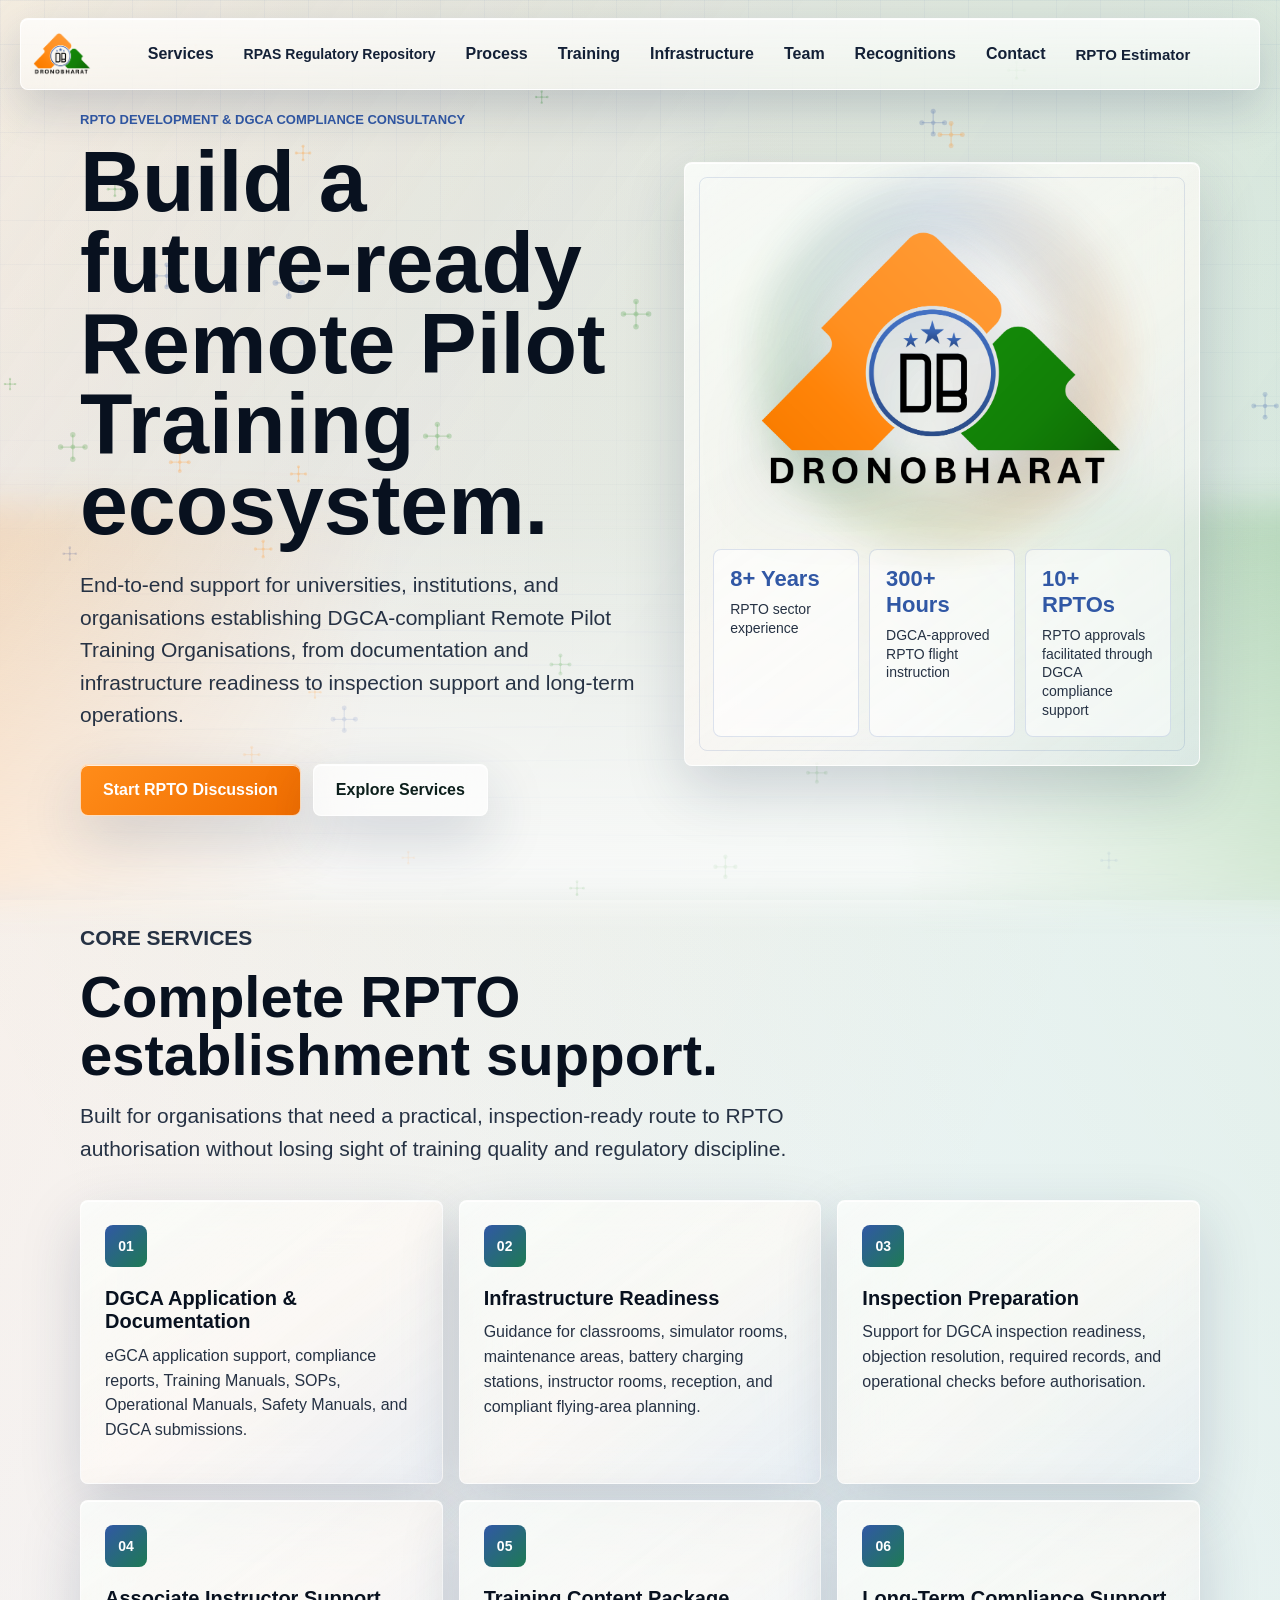
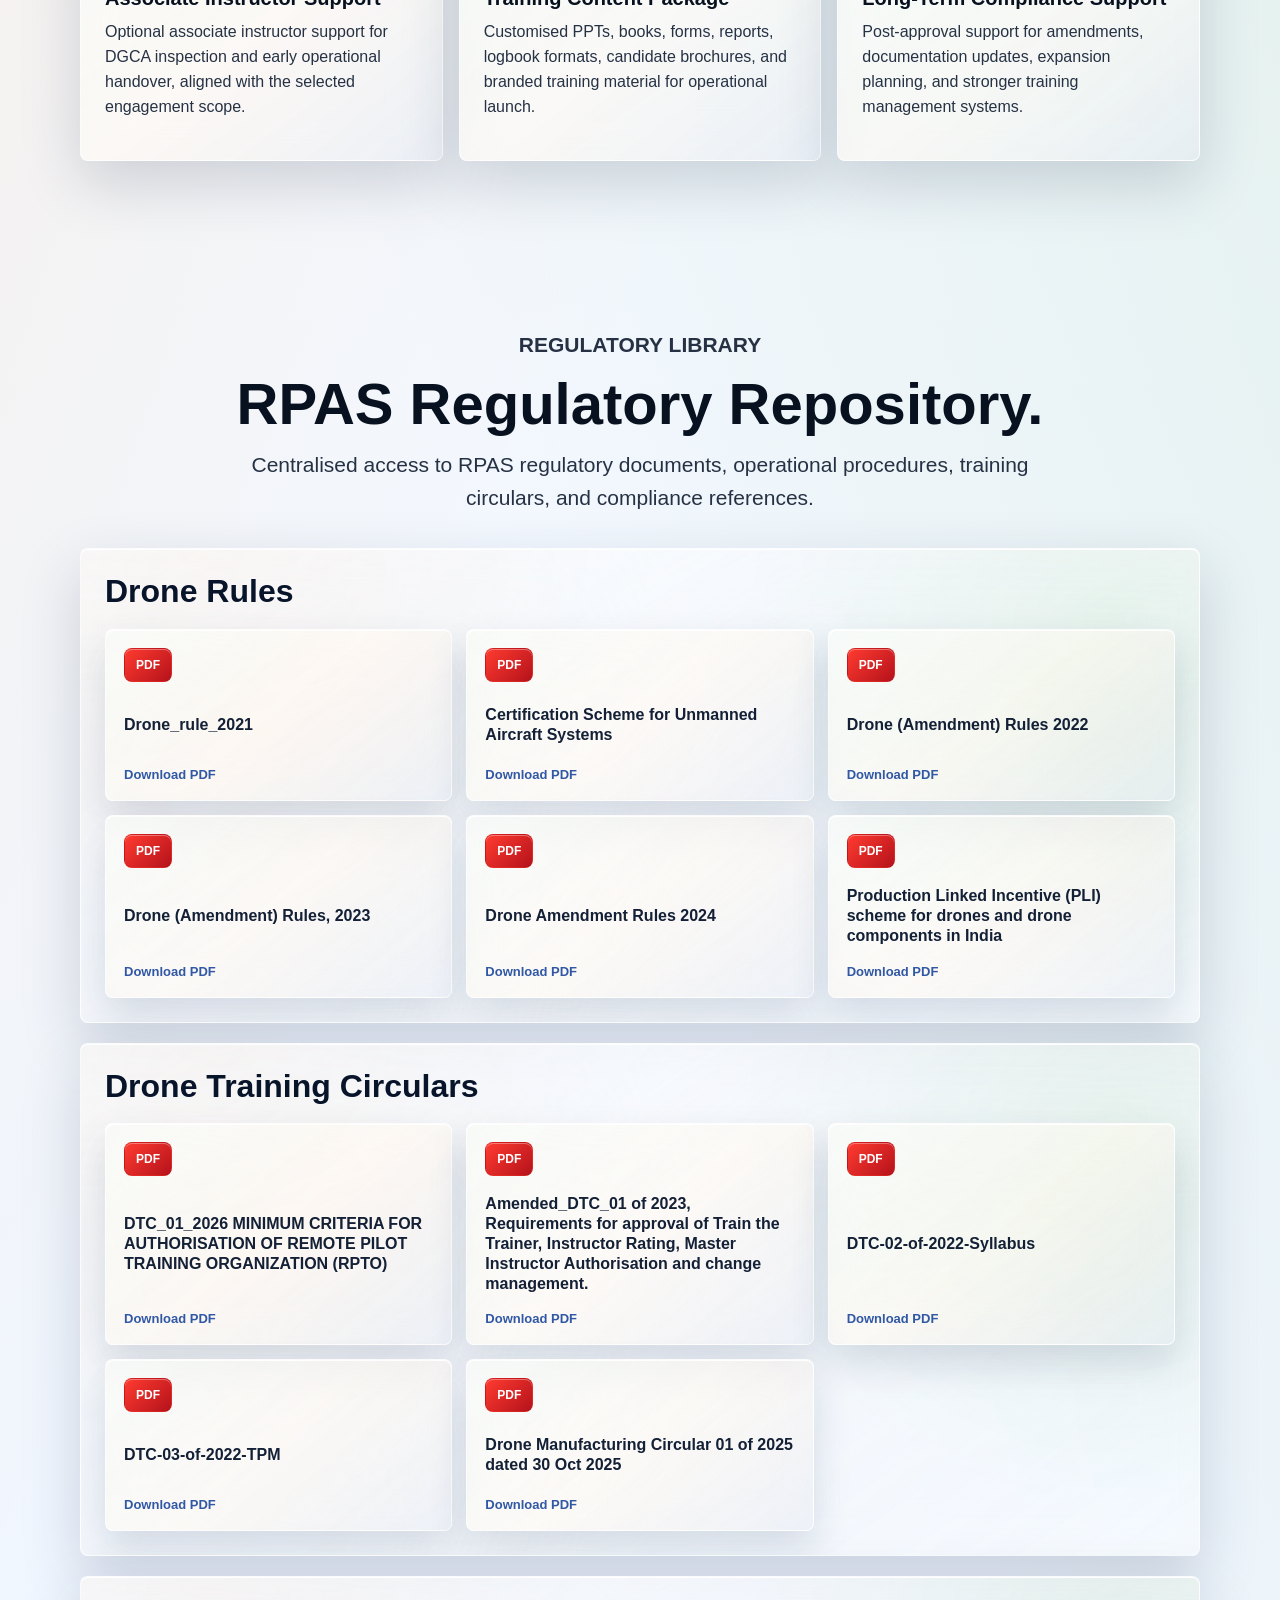
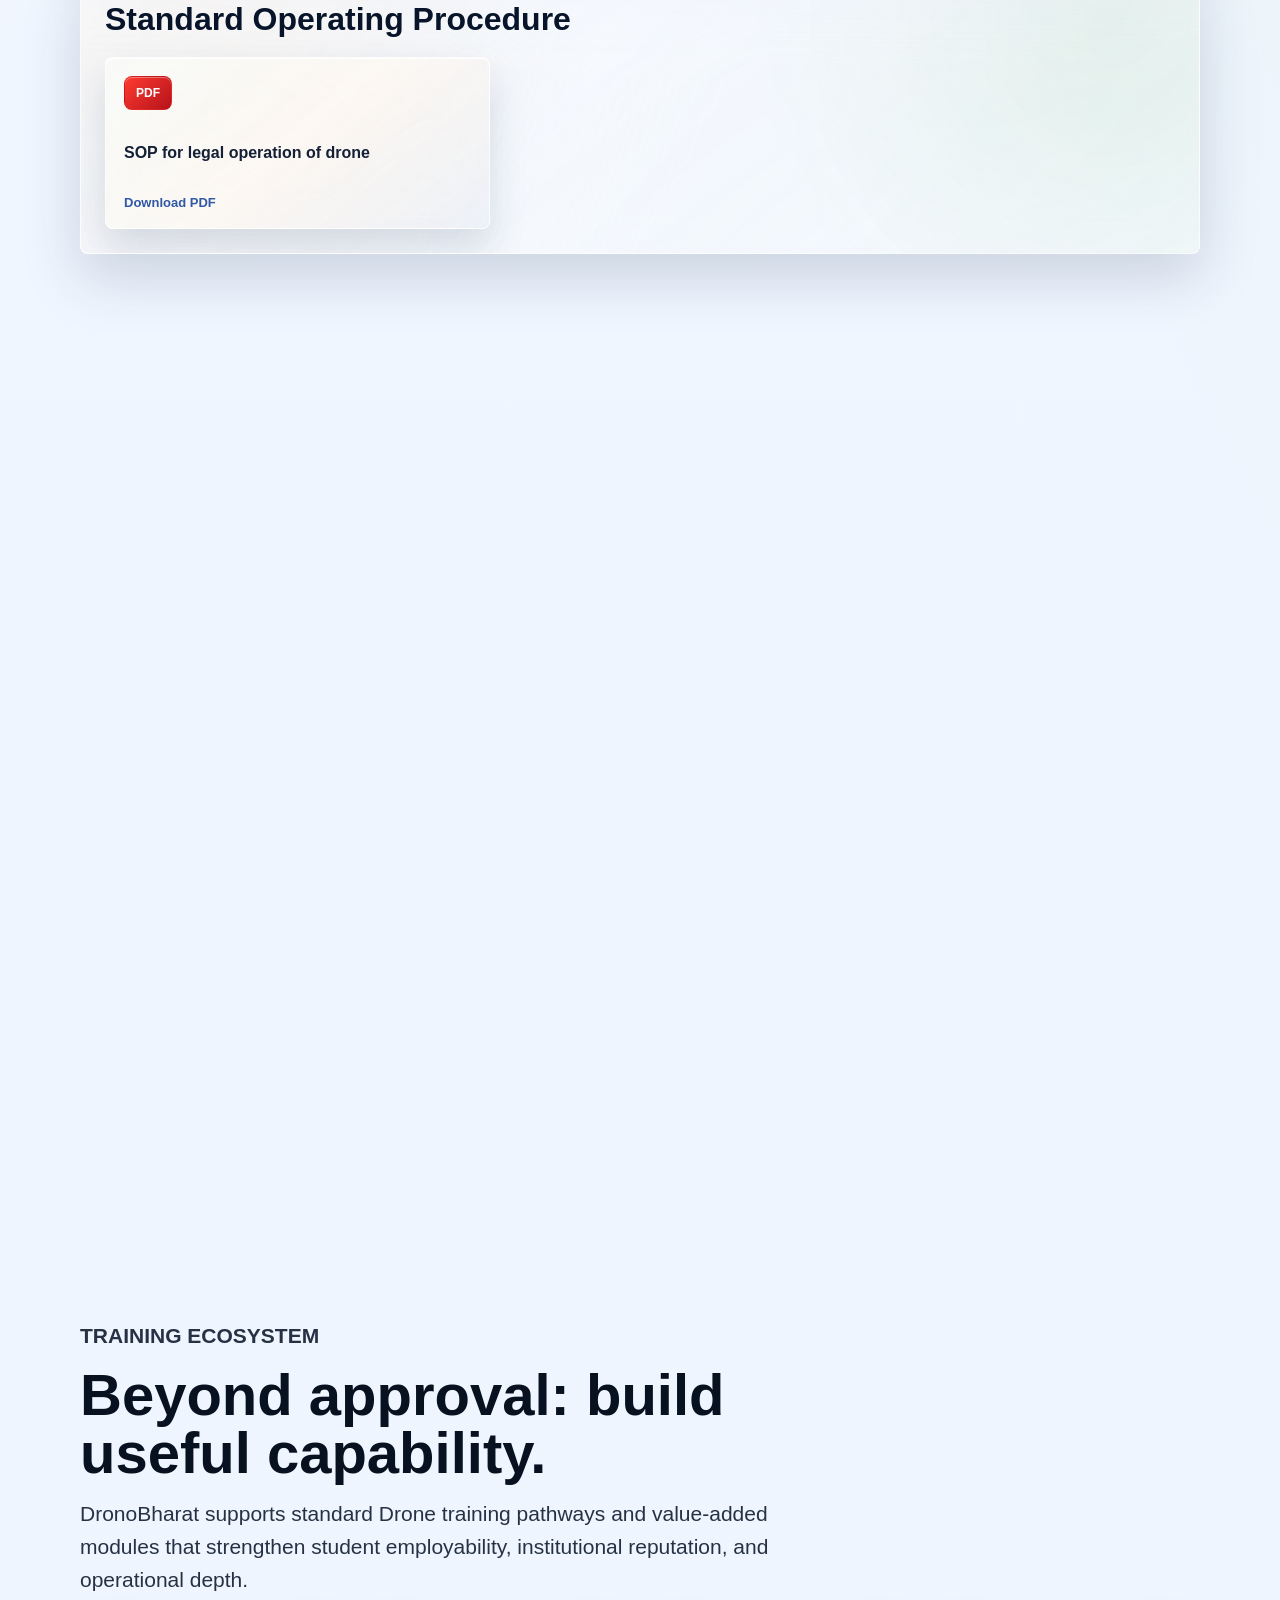
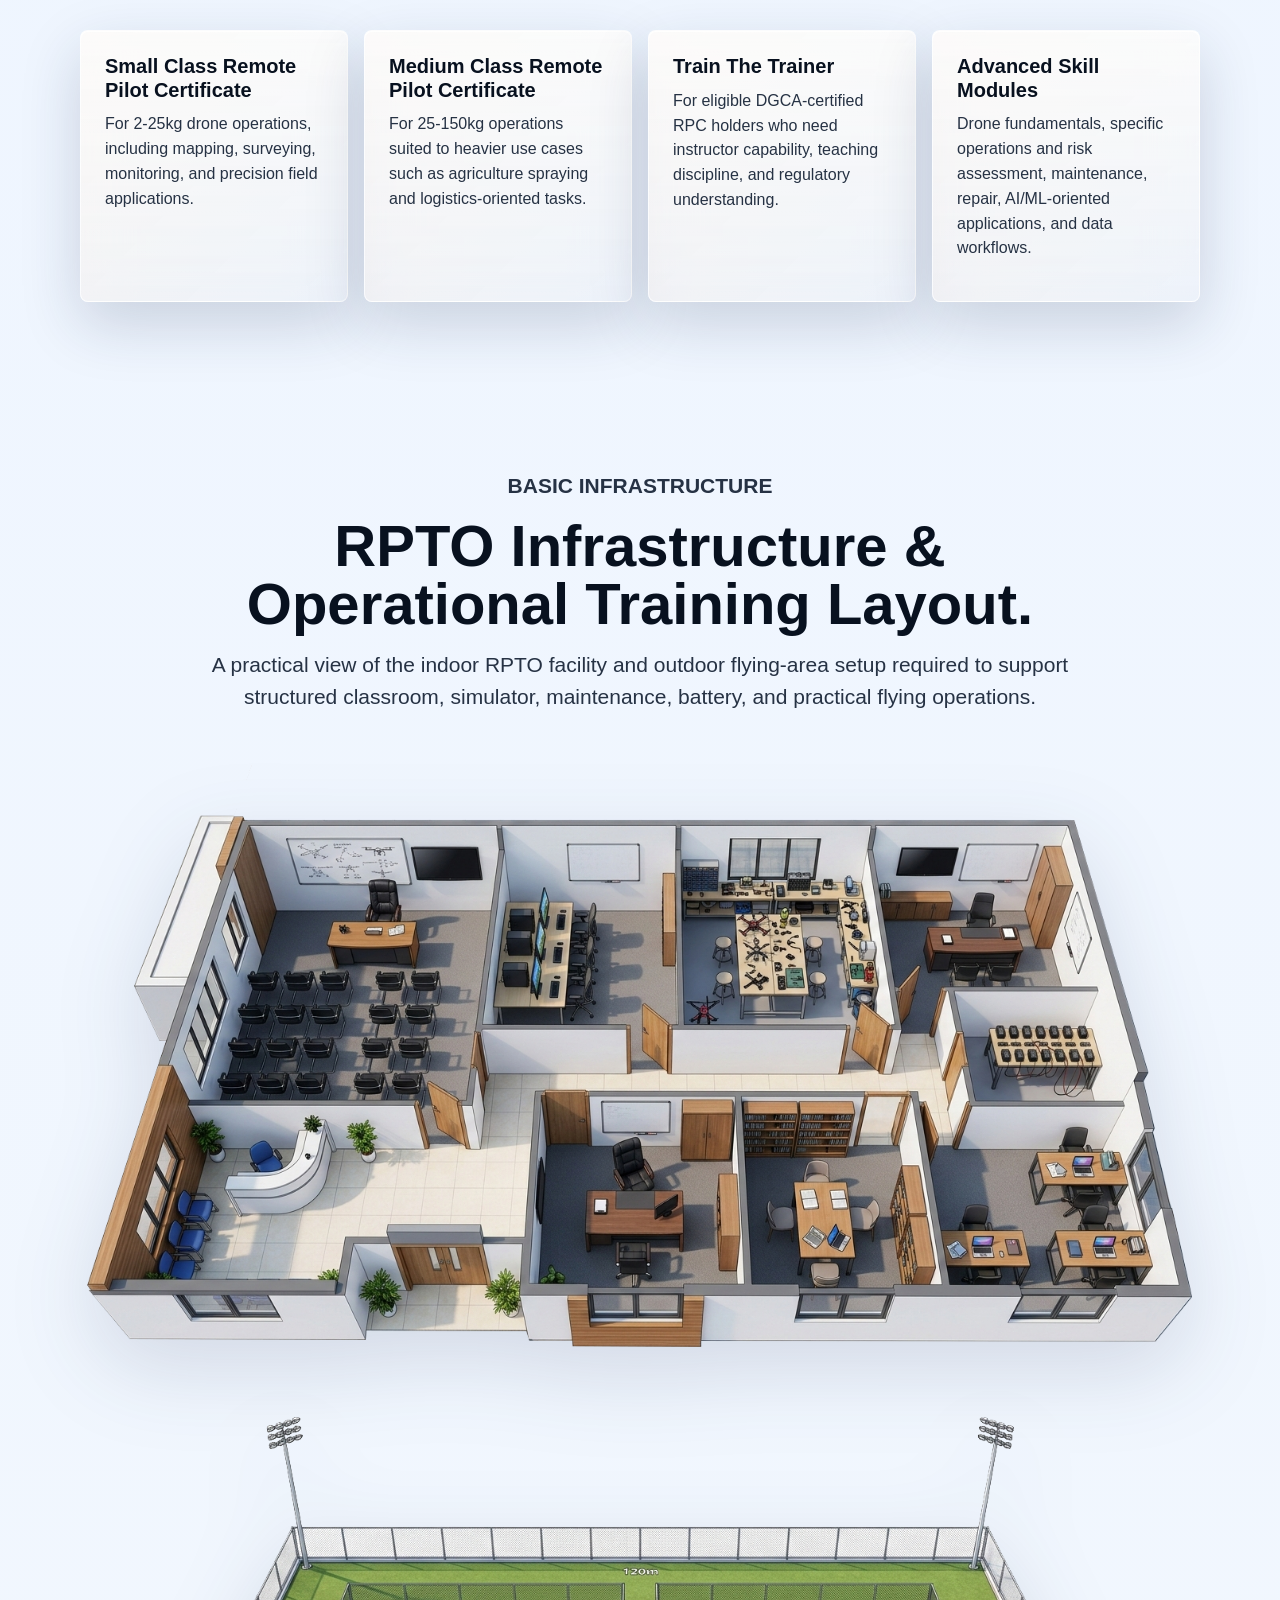
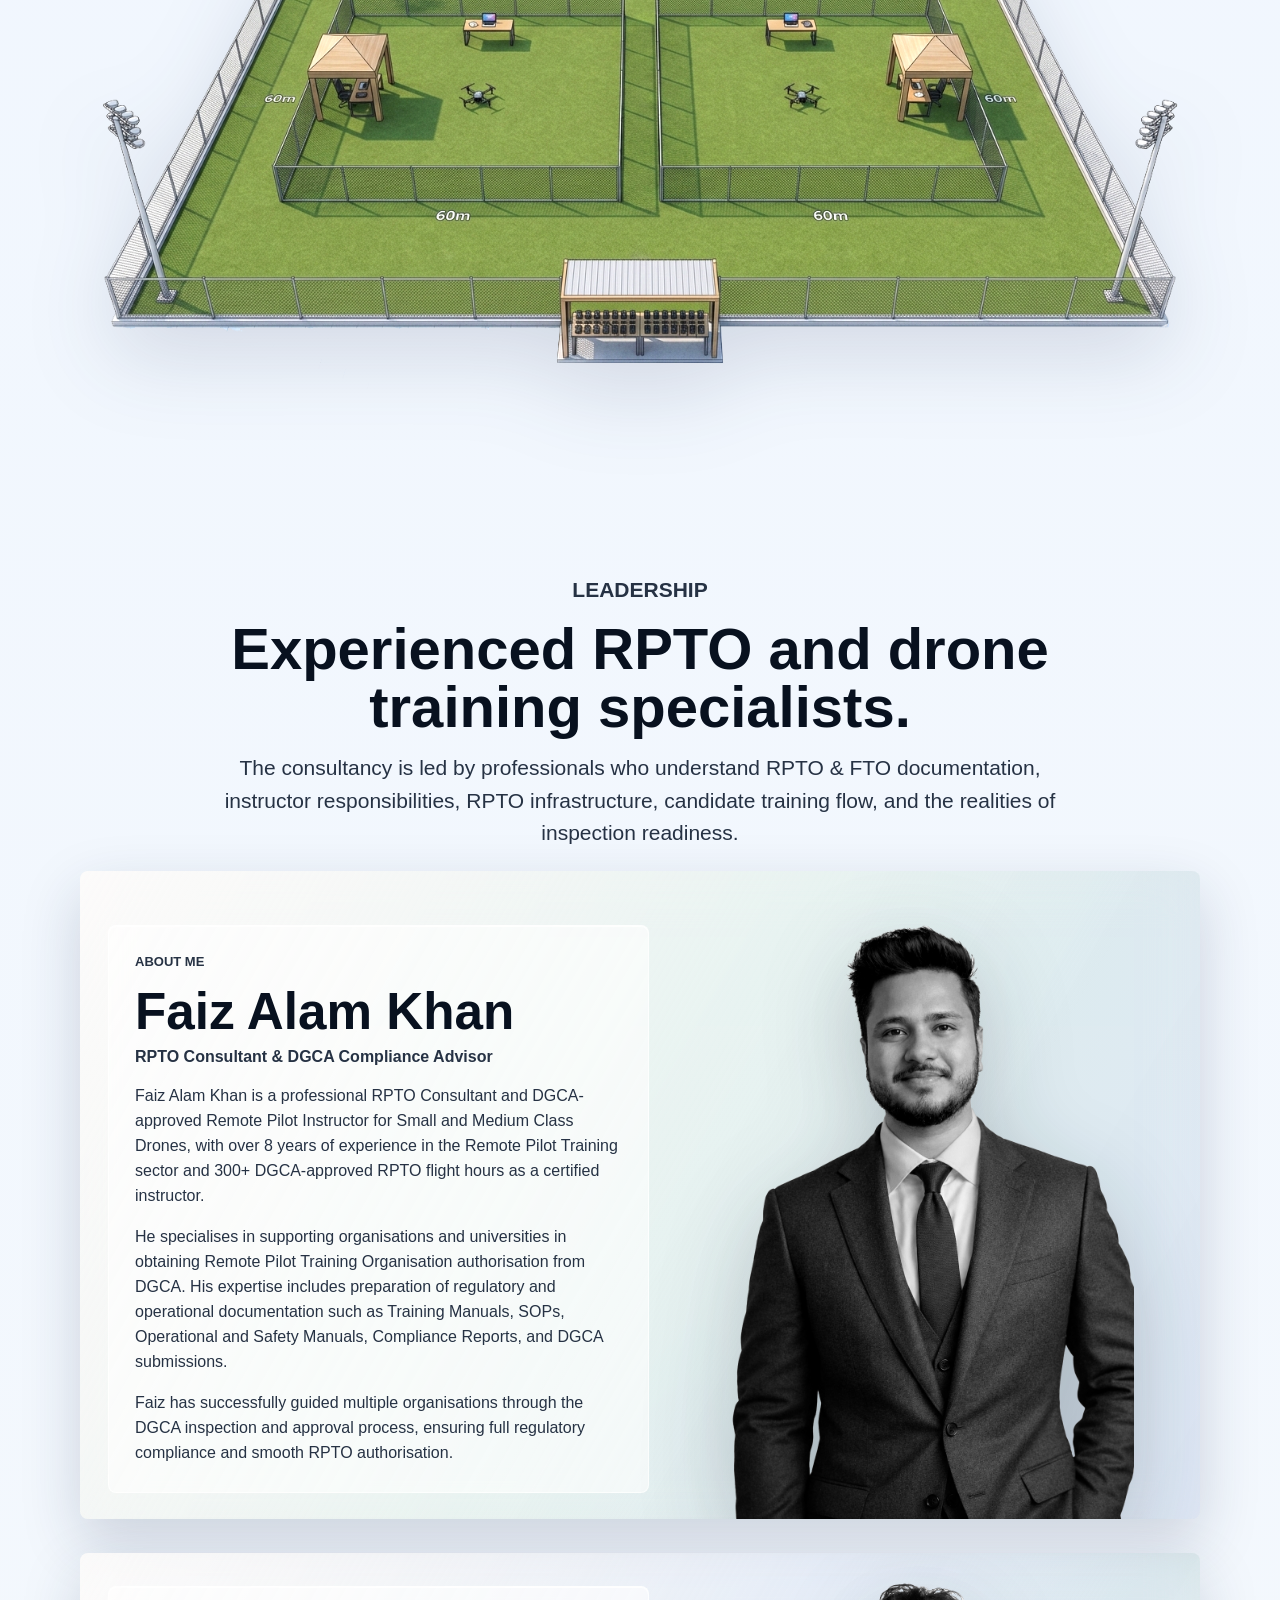
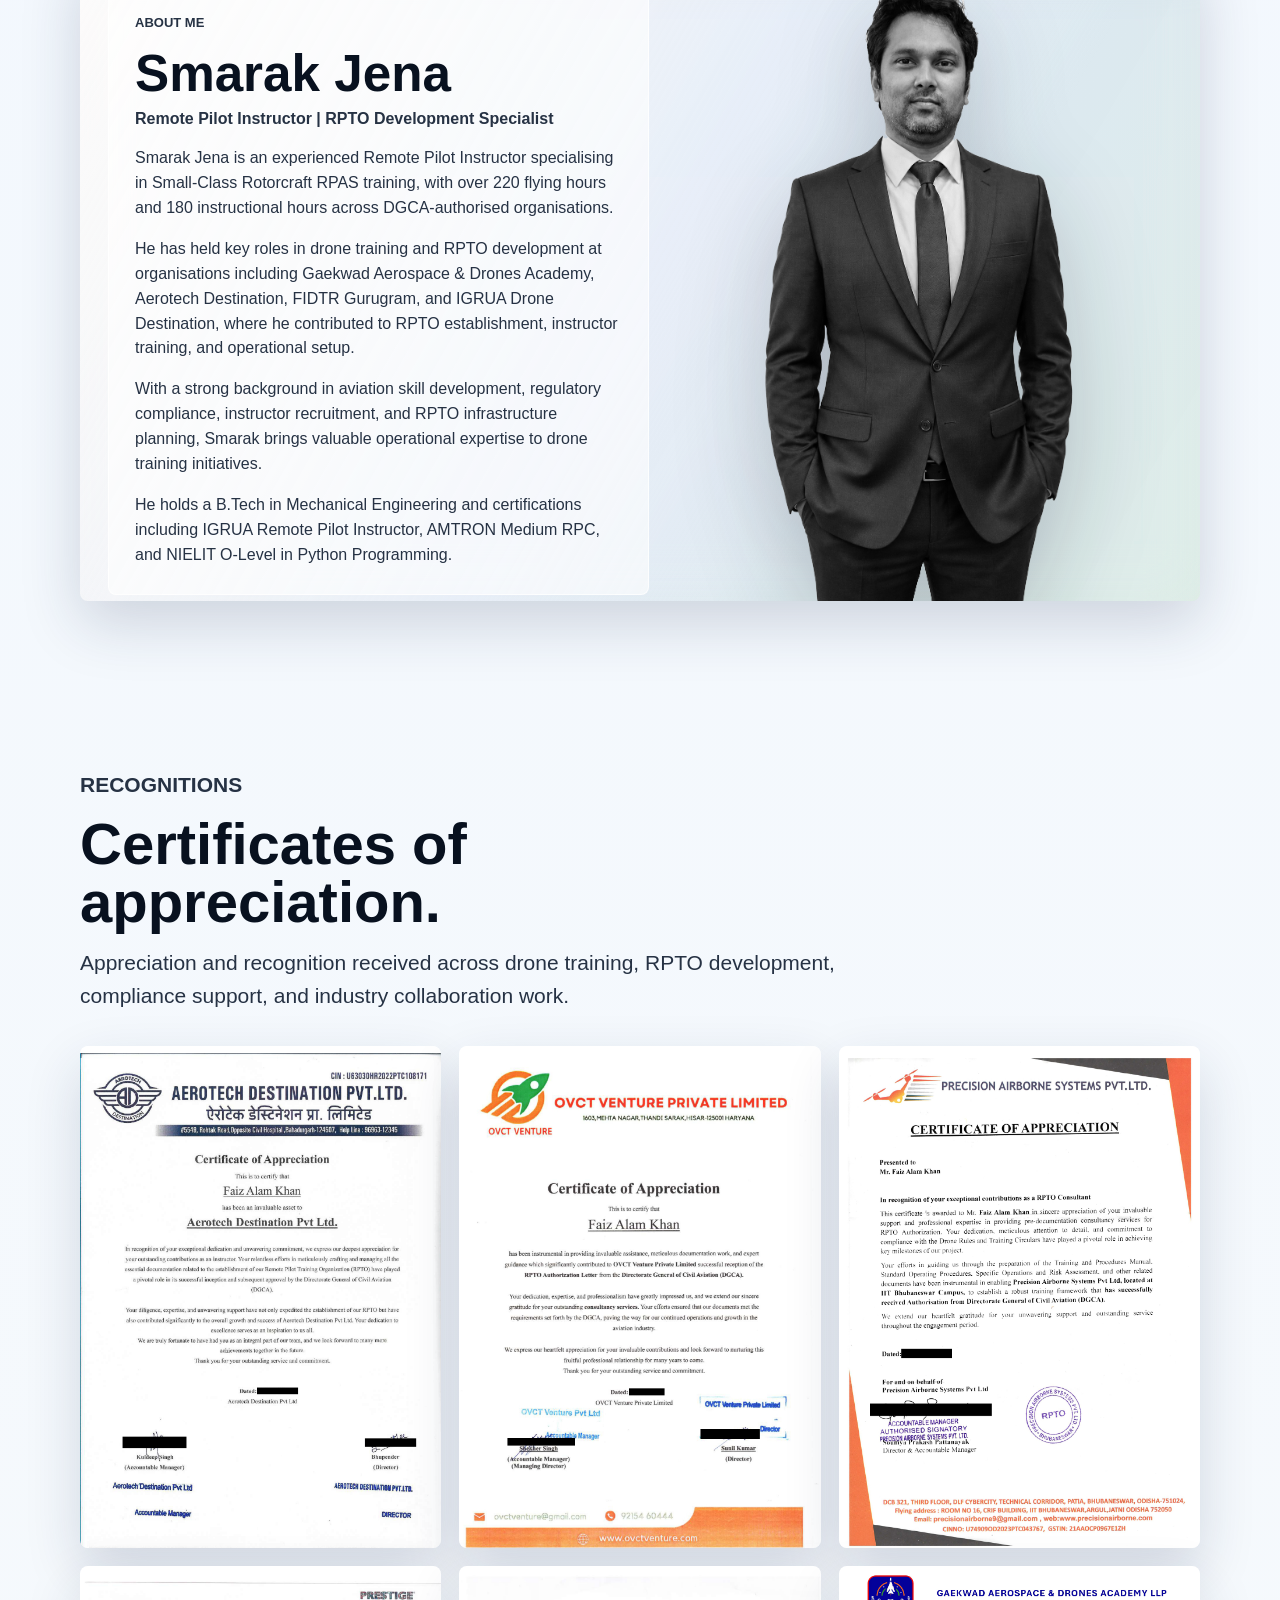
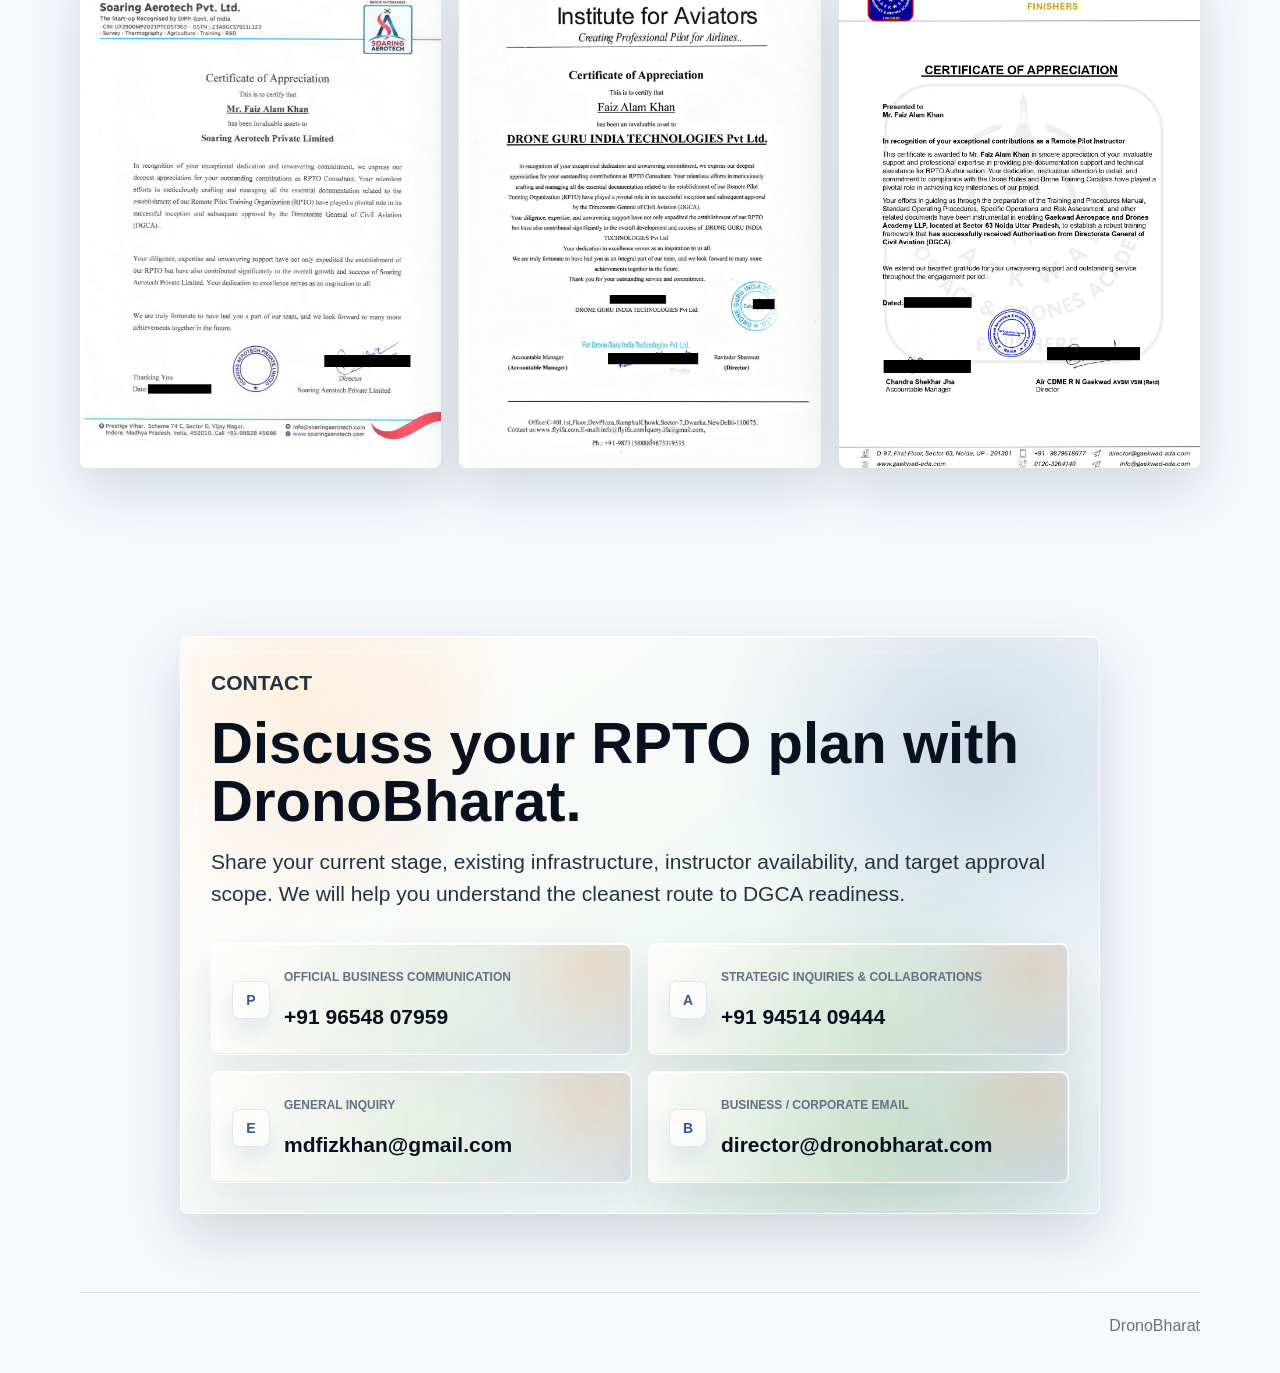
==== commit 462bc4f7: "Add files via upload" ====
--- a/index.html
+++ b/index.html
@@ -268,11 +268,11 @@
         <div class="program-grid">
           <article class="program-card">
             <h3>Small Class Remote Pilot Certificate</h3>
-            <p>For 2-25 kg drone operations, including mapping, surveying, monitoring, and precision field applications.</p>
+            <p>For 2-25kg drone operations, including mapping, surveying, monitoring, and precision field applications.</p>
           </article>
           <article class="program-card">
             <h3>Medium Class Remote Pilot Certificate</h3>
-            <p>For 20-150 kg operations suited to heavier use cases such as agriculture spraying and logistics-oriented tasks.</p>
+            <p>For 25-150kg operations suited to heavier use cases such as agriculture spraying and logistics-oriented tasks.</p>
           </article>
           <article class="program-card">
             <h3>Train The Trainer</h3>
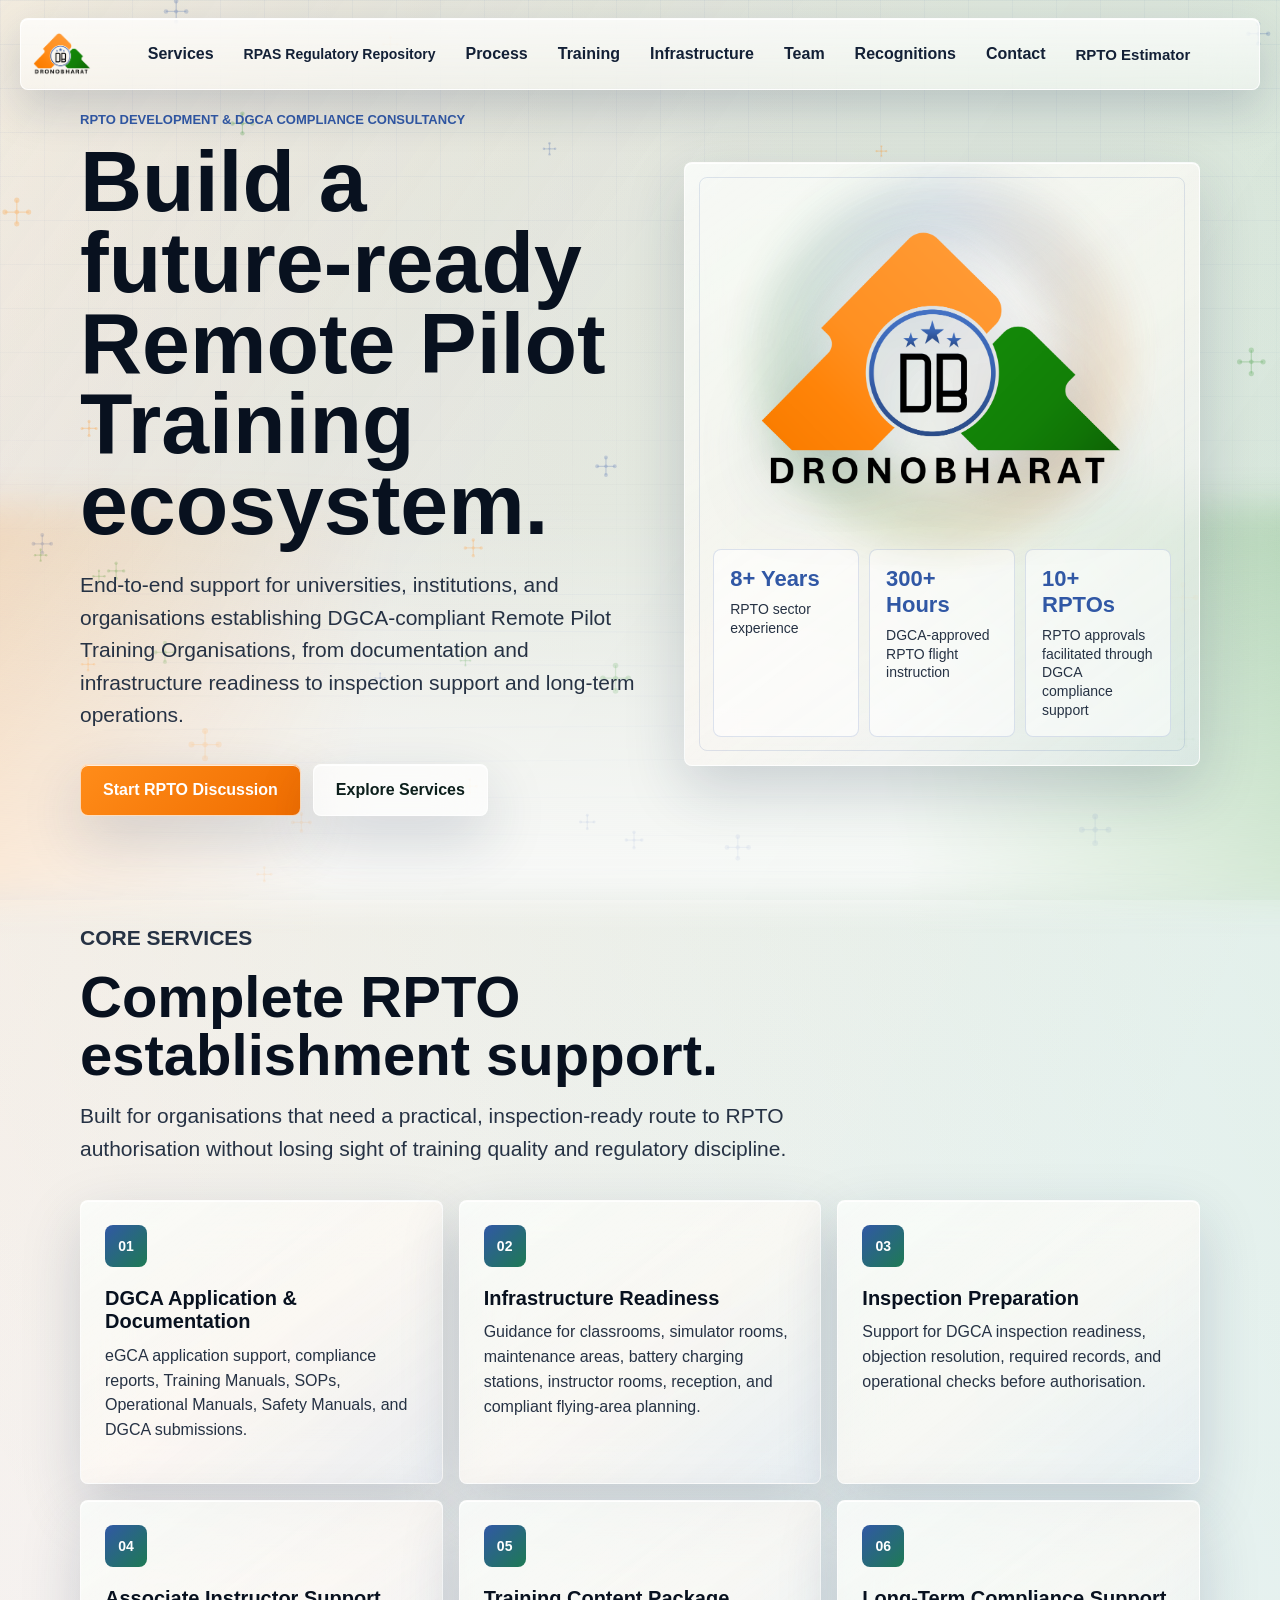
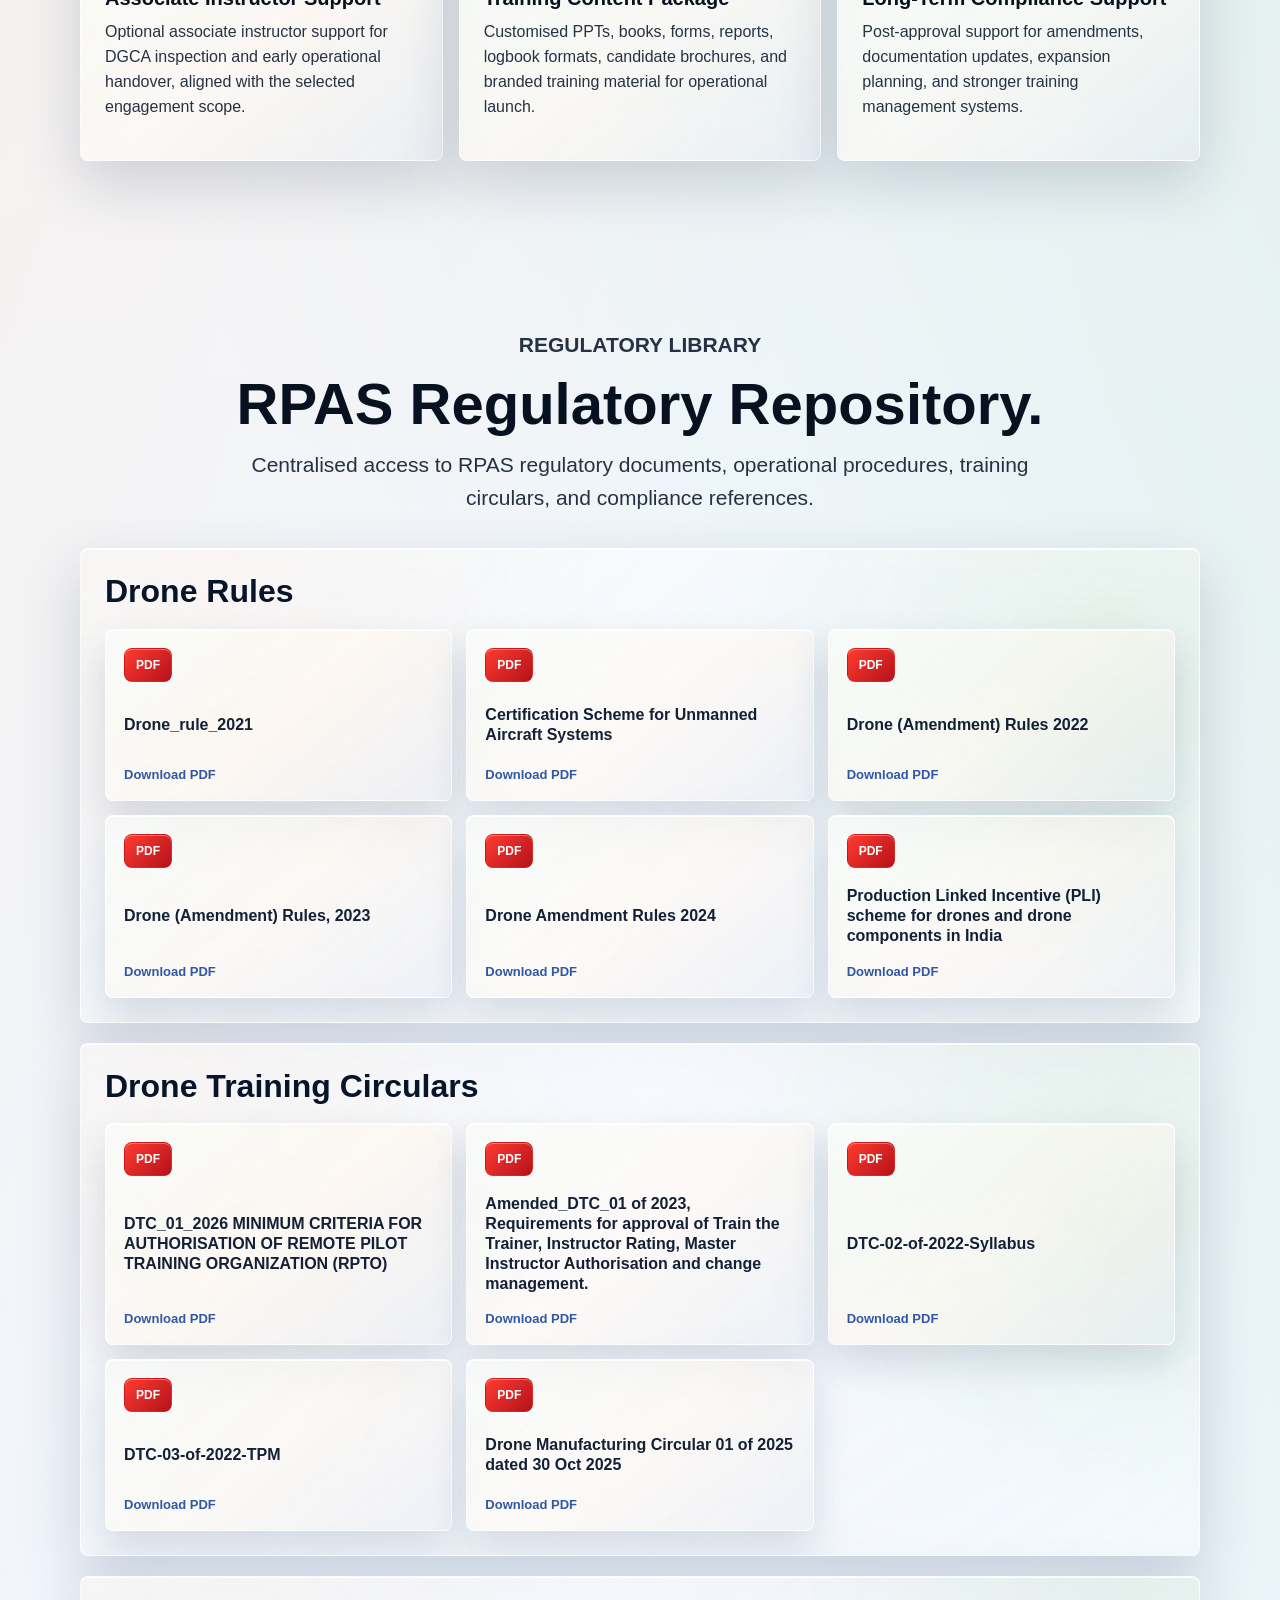
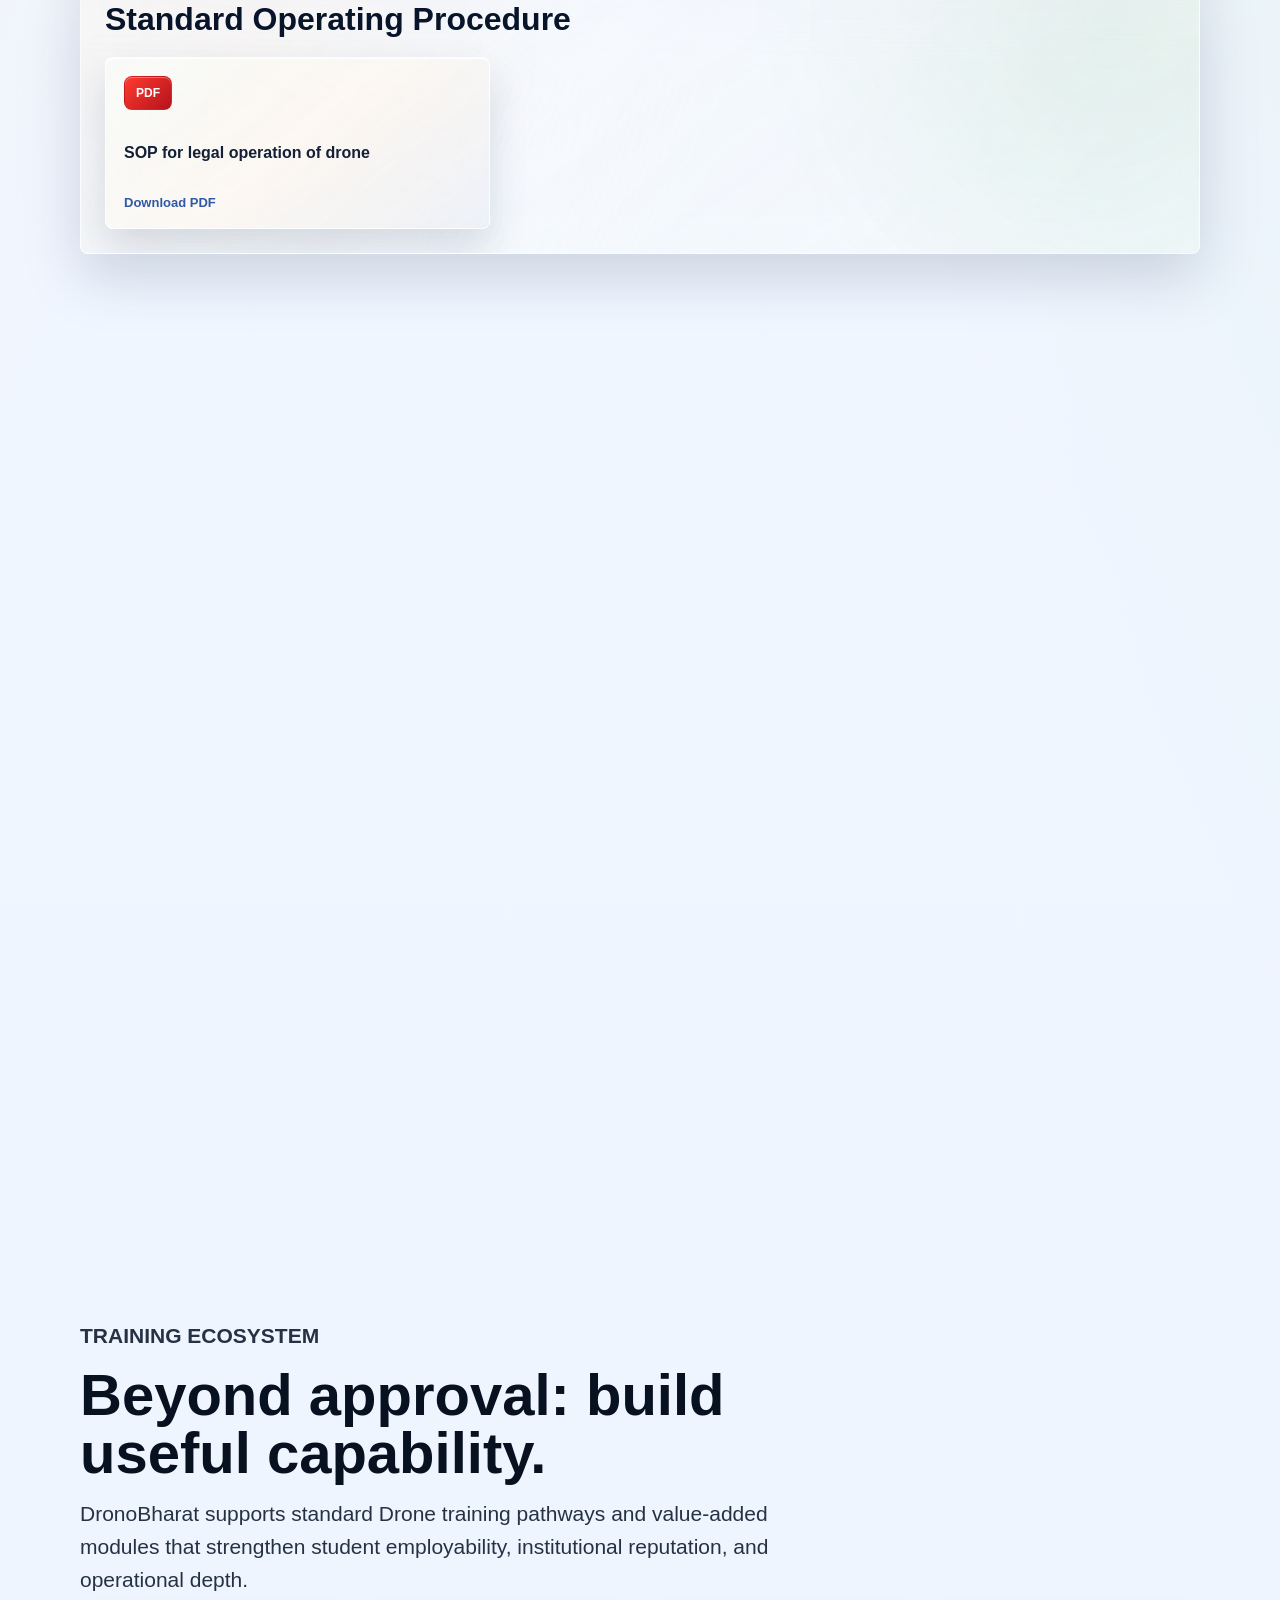
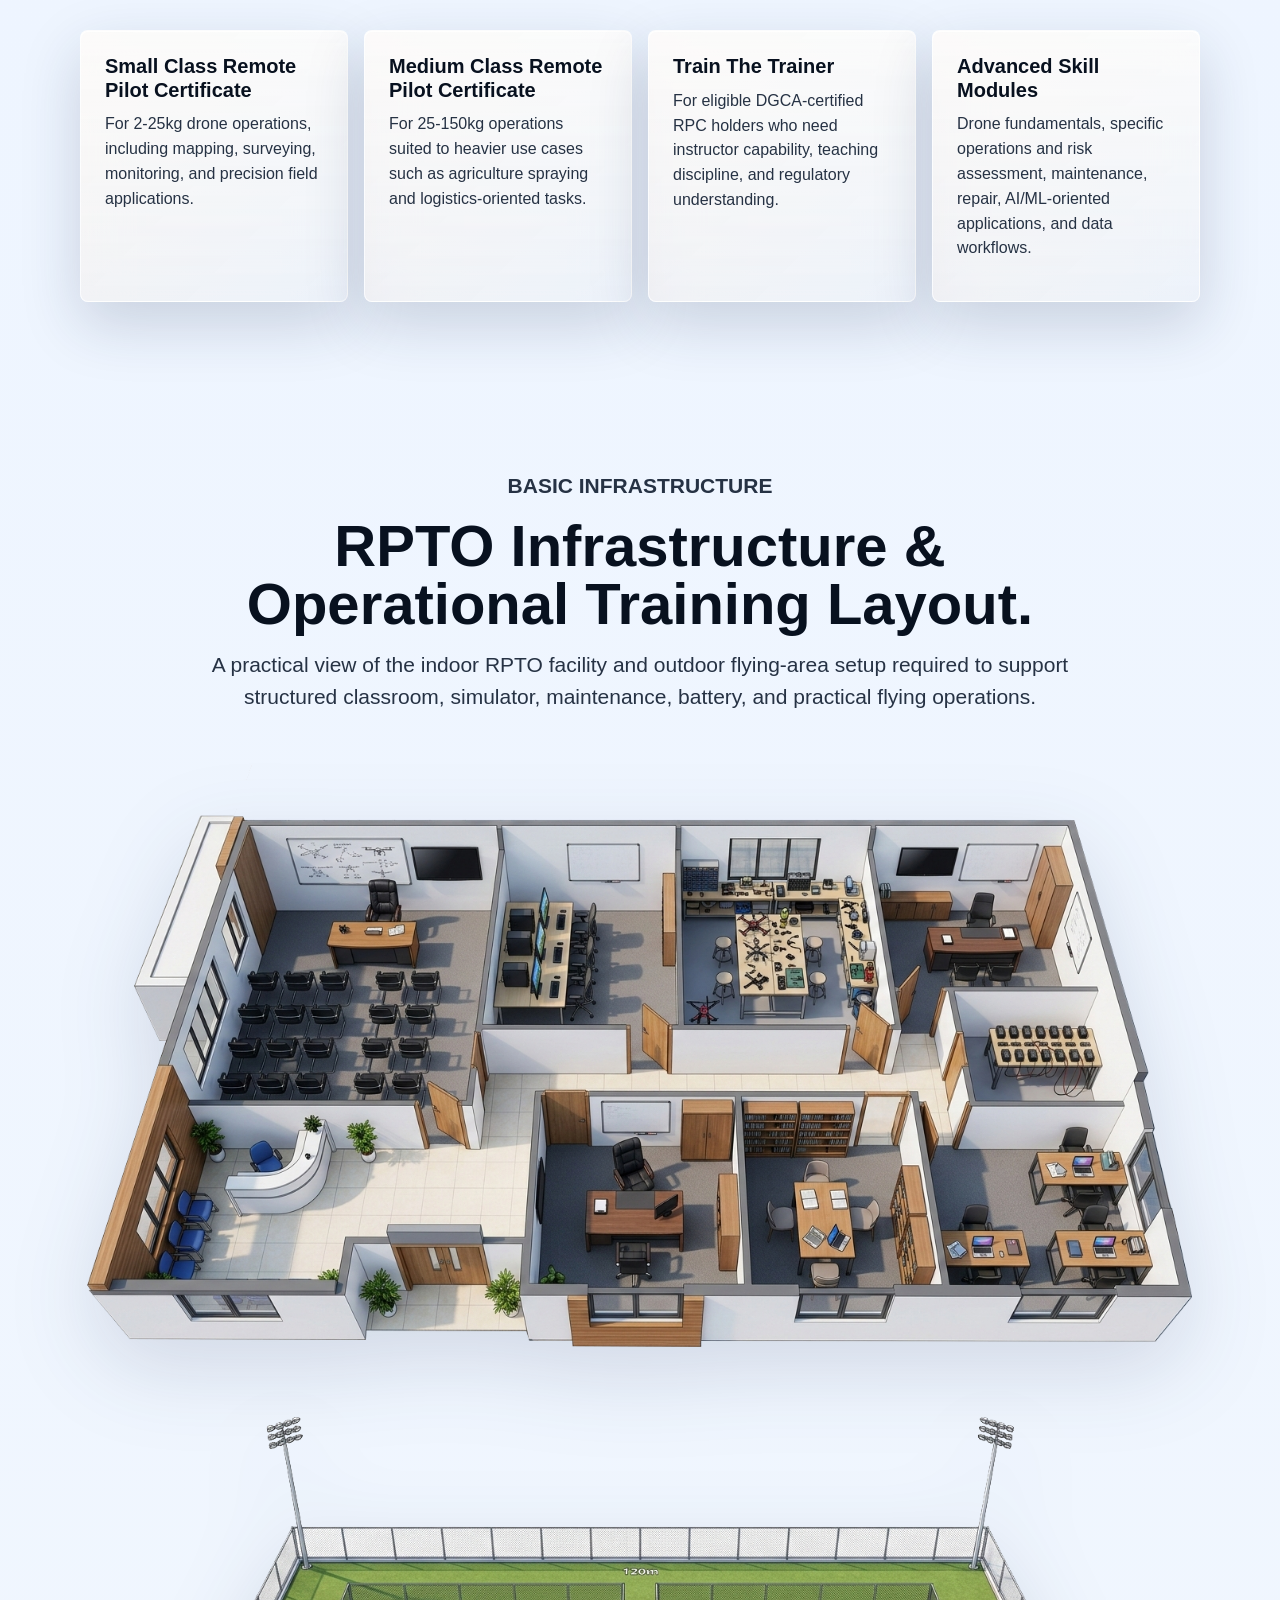
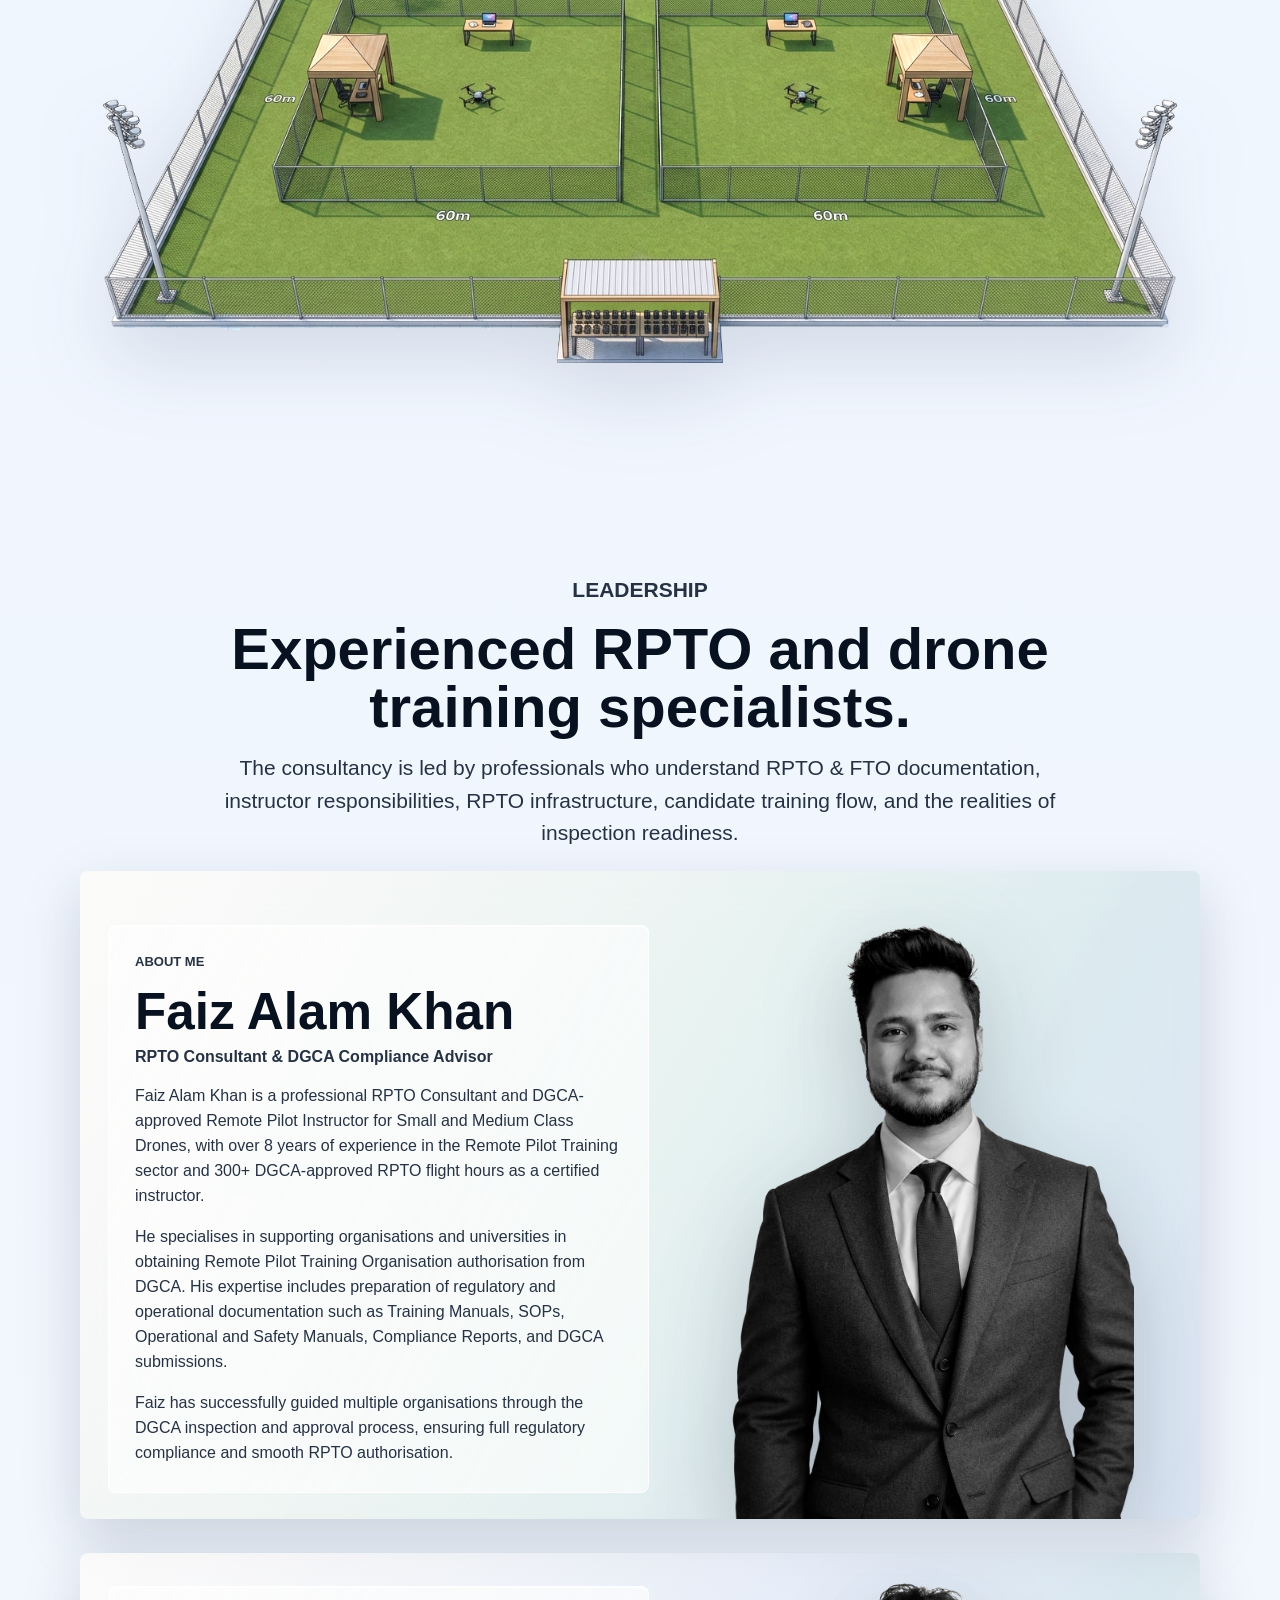
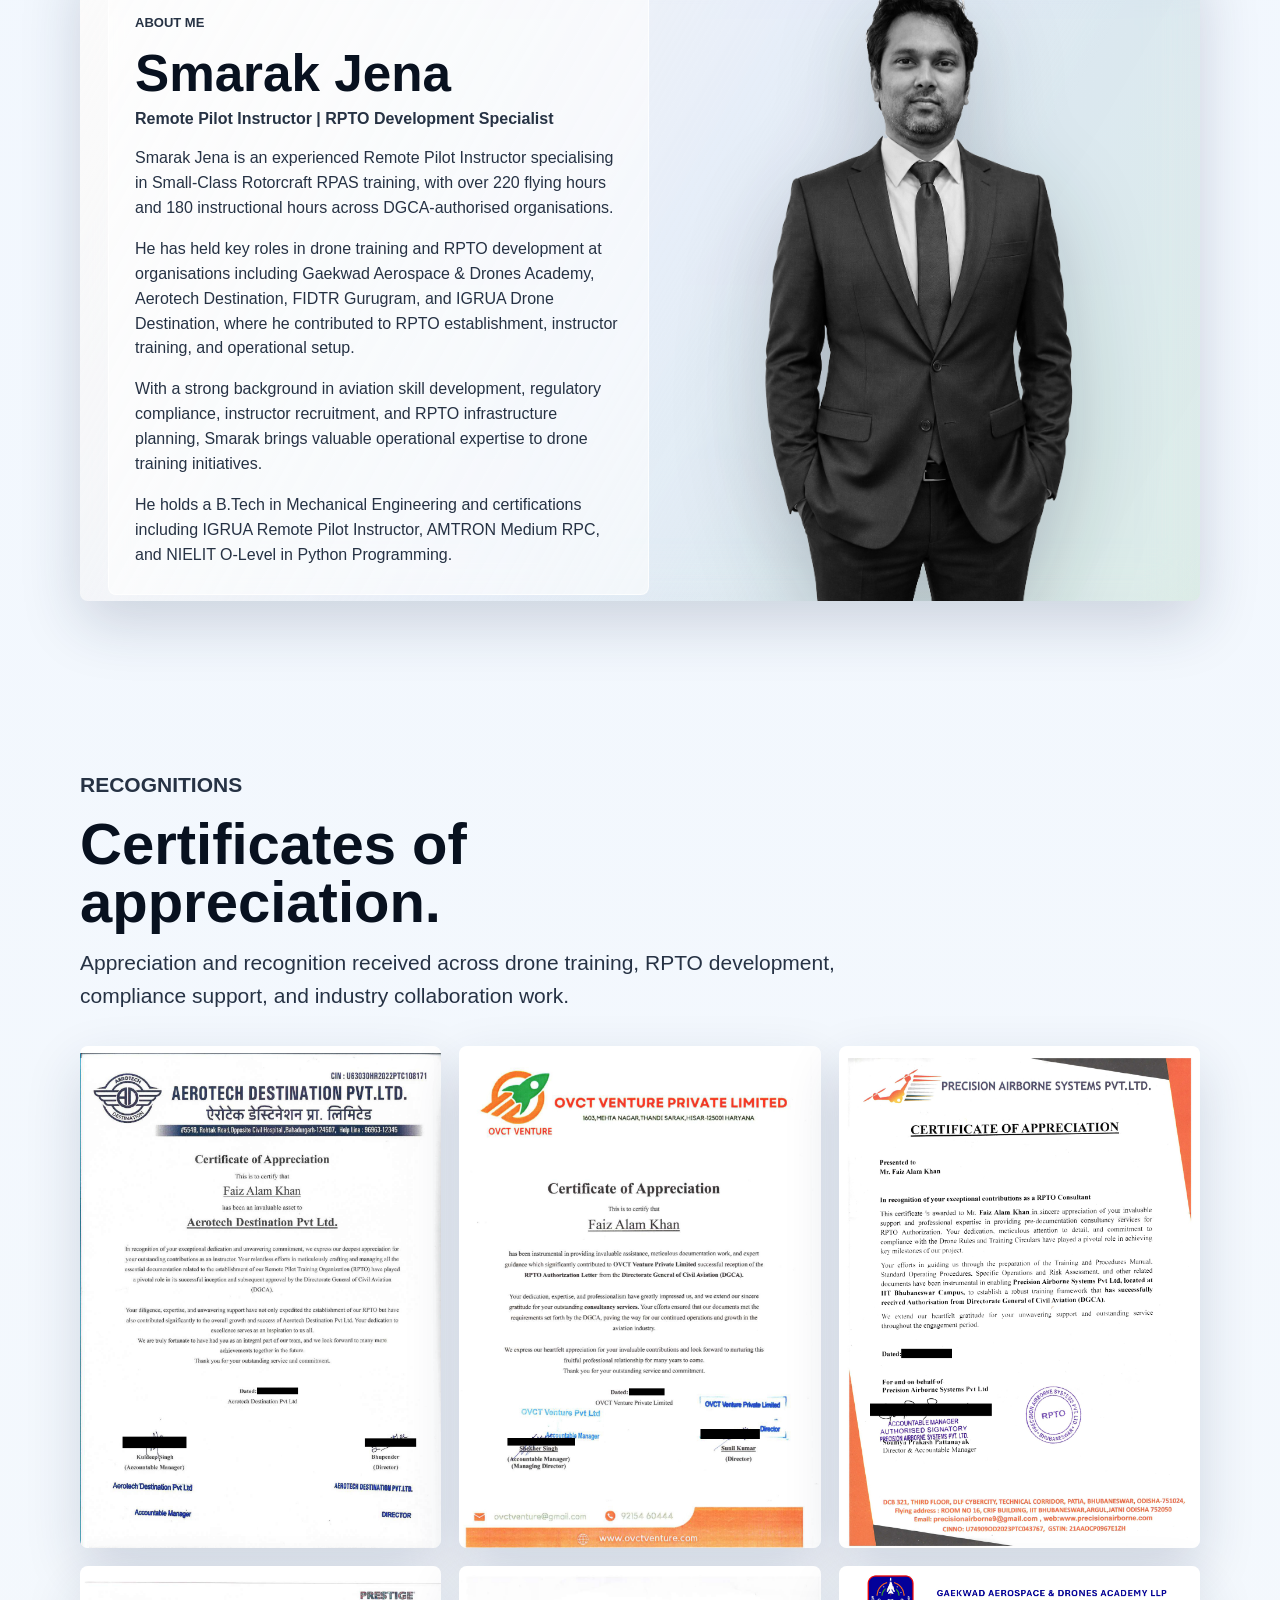
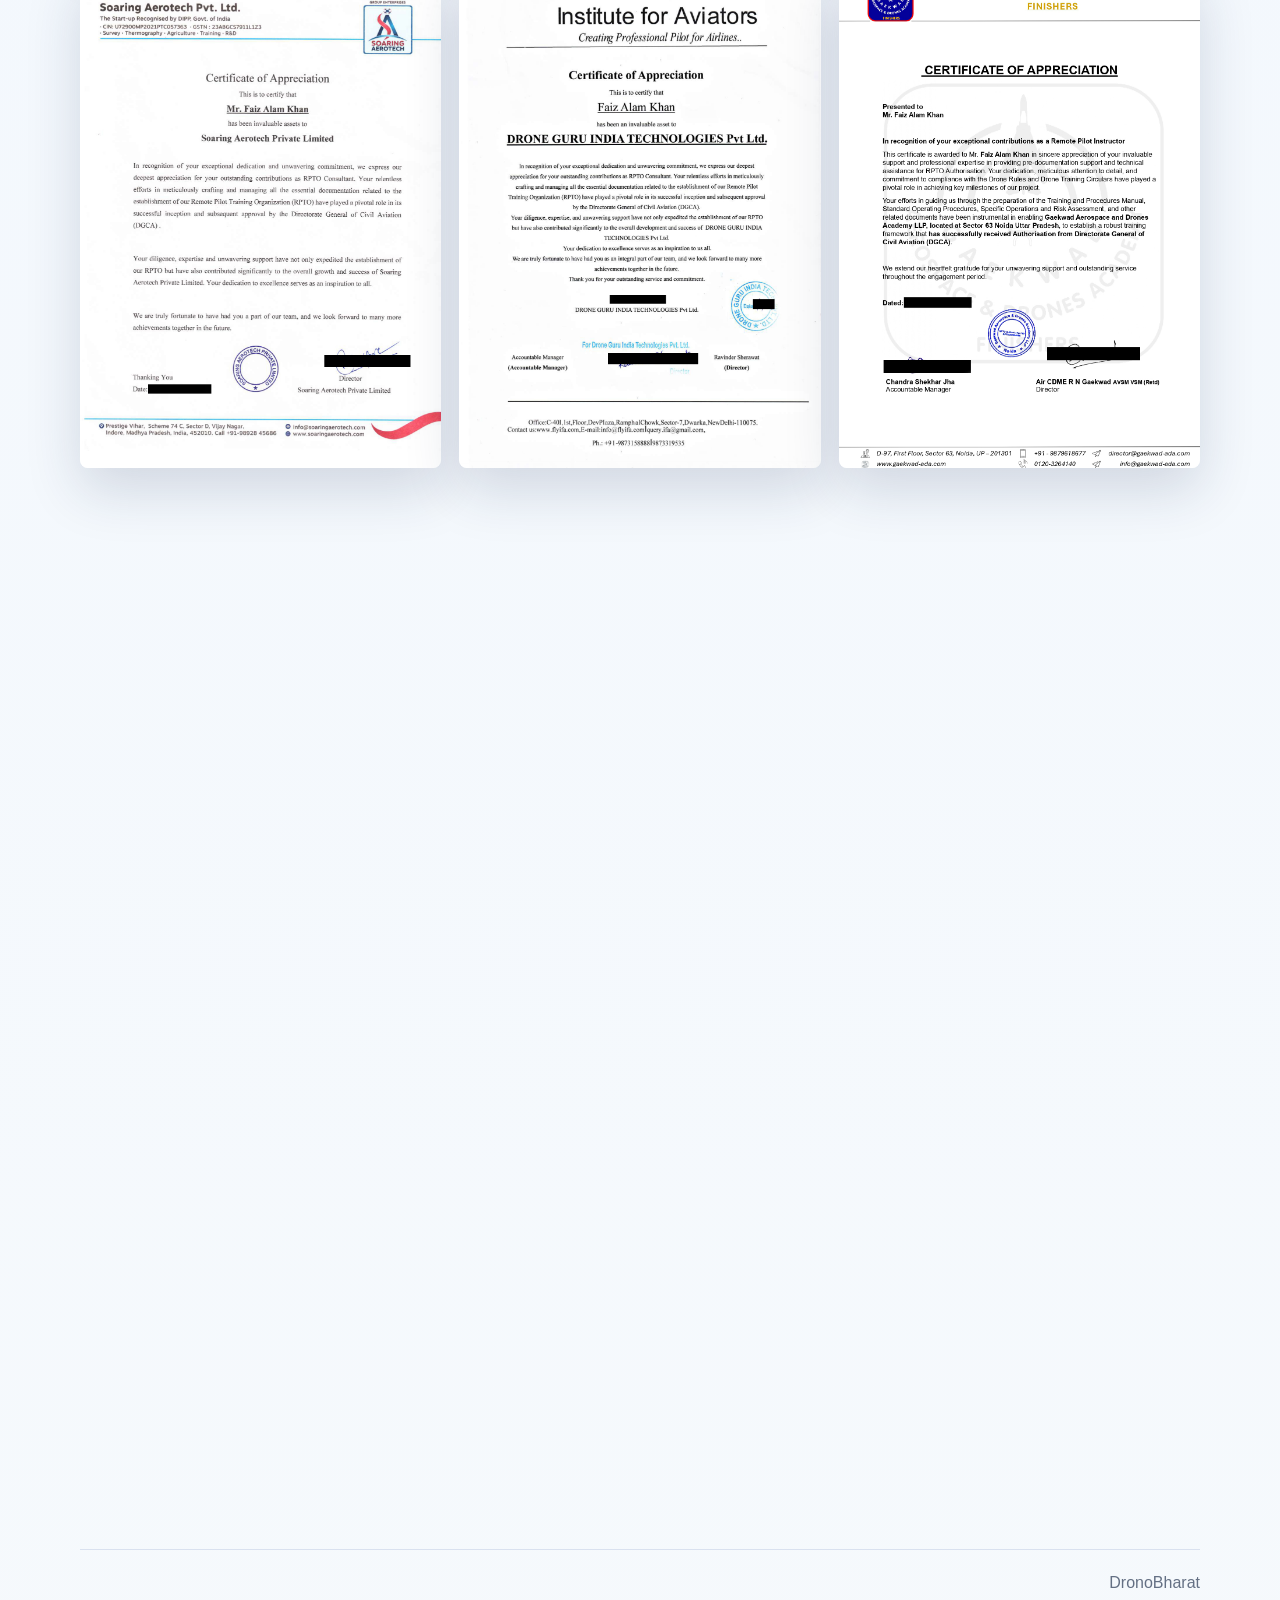
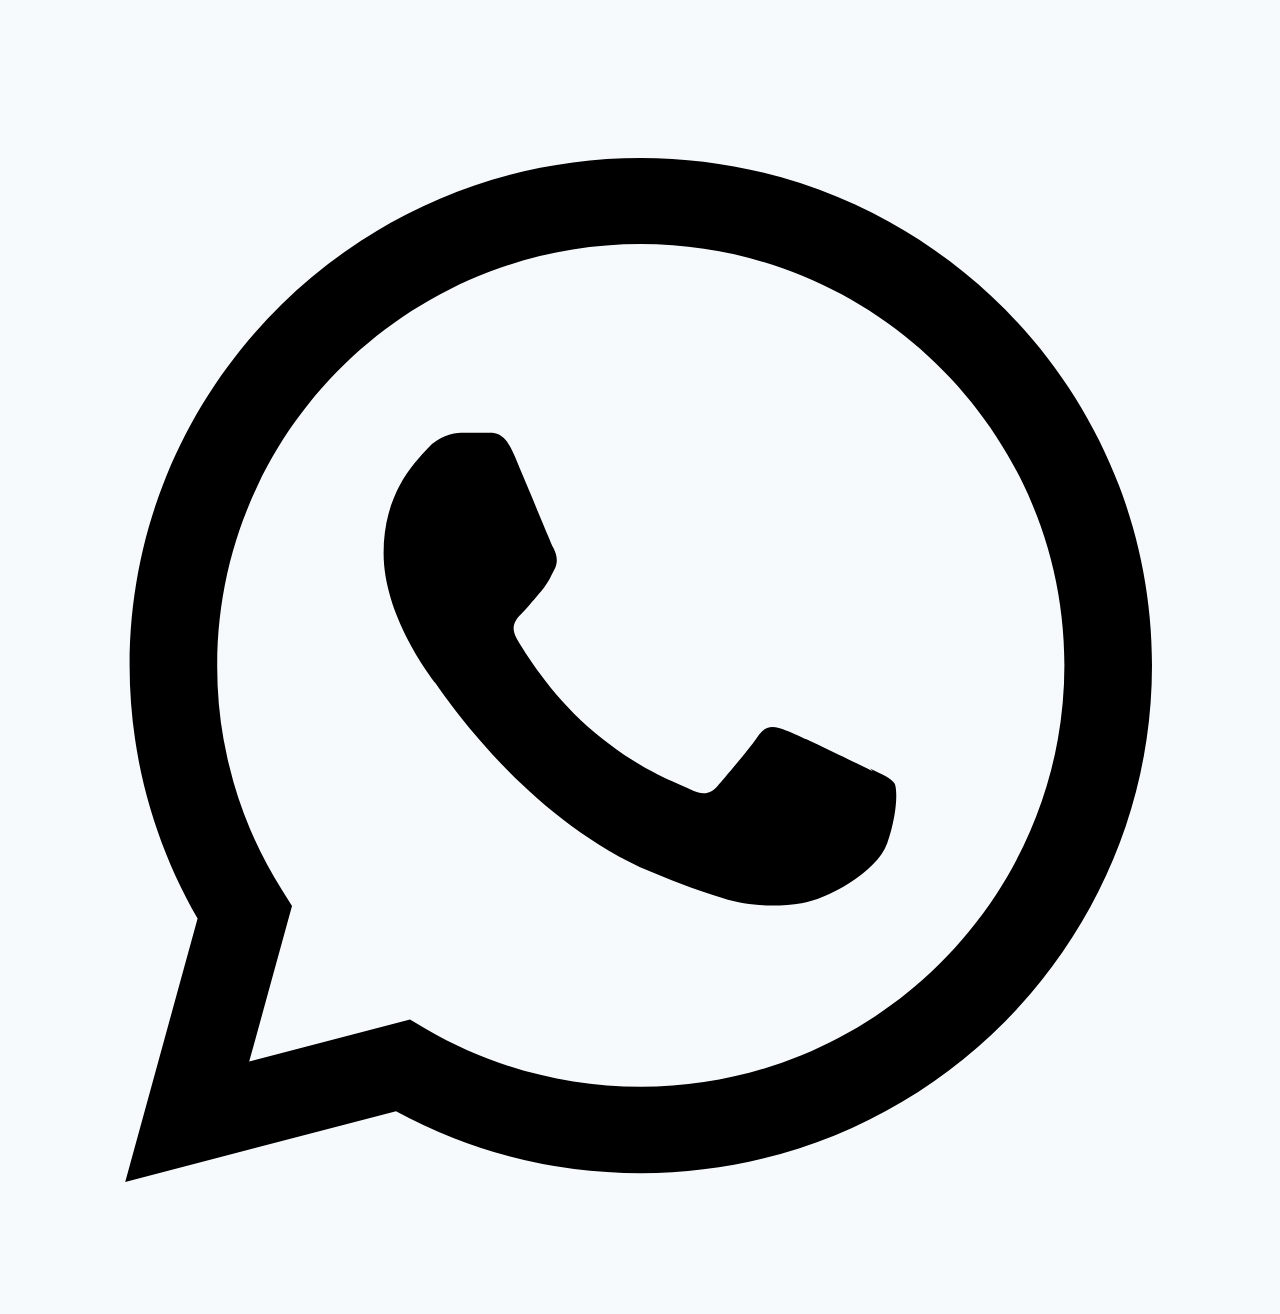
==== commit 98933a48: "Add files via upload" ====
--- a/index.html
+++ b/index.html
@@ -5,7 +5,7 @@
     <meta name="viewport" content="width=device-width, initial-scale=1">
     <meta name="description" content="DronoBharat RPTO development and DGCA compliance consultancy for universities, institutions, and organisations.">
     <title>DronoBharat | RPTO Development & DGCA Compliance</title>
-    <link rel="stylesheet" href="styles.css?v=36">
+    <link rel="stylesheet" href="styles.css?v=43">
   </head>
   <body>
     <svg class="svg-filters" width="0" height="0" aria-hidden="true" focusable="false">
@@ -433,25 +433,39 @@
               <span>General Inquiry</span>
               <strong>mdfizkhan@gmail.com</strong>
             </a>
-            <a class="contact-card" href="mailto:director@dronobharat.com">
-              <span class="contact-icon" aria-hidden="true">B</span>
-              <span>Business / Corporate Email</span>
-              <strong>director@dronobharat.com</strong>
-            </a>
-          </div>
-        </div>
-      </section>
+            <a class="contact-card" href="mailto:director@dronobharat.com">
+              <span class="contact-icon" aria-hidden="true">B</span>
+              <span>Business / Corporate Email</span>
+              <strong>director@dronobharat.com</strong>
+            </a>
+            <a class="contact-card brochure-card" href="documents/RPTO%20Development%20%26%20DGCA%20Compliance%20Consultancy%20Profile.pdf" target="_blank" rel="noopener">
+              <span class="brochure-copy">
+                <strong>Download Brochure</strong>
+              </span>
+              <span class="brochure-download-icon" aria-hidden="true">
+                <img src="downloads.png" alt="">
+              </span>
+            </a>
+          </div>
+        </div>
+      </section>
     </main>
 
     <footer class="footer">
       <span>DronoBharat</span>
     </footer>
 
-    <div class="certificate-lightbox" id="certificateLightbox" aria-hidden="true">
-      <button class="lightbox-close" type="button" aria-label="Close certificate preview">Close</button>
-      <img id="certificatePreview" src="" alt="">
-    </div>
-
+    <div class="certificate-lightbox" id="certificateLightbox" aria-hidden="true">
+      <button class="lightbox-close" type="button" aria-label="Close certificate preview">Close</button>
+      <img id="certificatePreview" src="" alt="">
+    </div>
+
+    <a class="whatsapp-float" href="https://wa.me/919654807959" target="_blank" rel="noopener" aria-label="Chat on WhatsApp">
+      <svg viewBox="0 0 32 32" aria-hidden="true" focusable="false">
+        <path d="M16.02 3.2c-7.05 0-12.78 5.68-12.78 12.68 0 2.23.59 4.41 1.7 6.33L3.13 28.8l6.77-1.77a12.86 12.86 0 0 0 6.12 1.55c7.05 0 12.78-5.69 12.78-12.7S23.07 3.2 16.02 3.2Zm0 23.22c-1.9 0-3.76-.5-5.38-1.45l-.39-.23-4.02 1.05 1.07-3.89-.25-.4a10.43 10.43 0 0 1-1.62-5.62c0-5.81 4.75-10.53 10.59-10.53 5.84 0 10.59 4.72 10.59 10.53 0 5.81-4.75 10.54-10.59 10.54Zm5.8-7.89c-.32-.16-1.88-.92-2.17-1.02-.29-.11-.5-.16-.71.16-.21.31-.82 1.02-1 1.23-.19.21-.37.24-.69.08-.32-.16-1.34-.49-2.56-1.57-.95-.84-1.59-1.88-1.77-2.19-.18-.32-.02-.49.14-.65.14-.14.32-.37.48-.55.16-.19.21-.32.32-.53.11-.21.05-.39-.03-.55-.08-.16-.71-1.7-.98-2.33-.26-.61-.52-.53-.71-.54h-.61c-.21 0-.55.08-.84.39-.29.32-1.1 1.08-1.1 2.62 0 1.54 1.13 3.03 1.29 3.24.16.21 2.22 3.37 5.38 4.72.75.32 1.34.52 1.8.66.76.24 1.44.21 1.98.13.6-.09 1.88-.76 2.14-1.5.26-.74.26-1.37.18-1.5-.08-.13-.29-.21-.61-.37Z" />
+      </svg>
+    </a>
+
     <script src="app.js?v=32"></script>
   </body>
 </html>
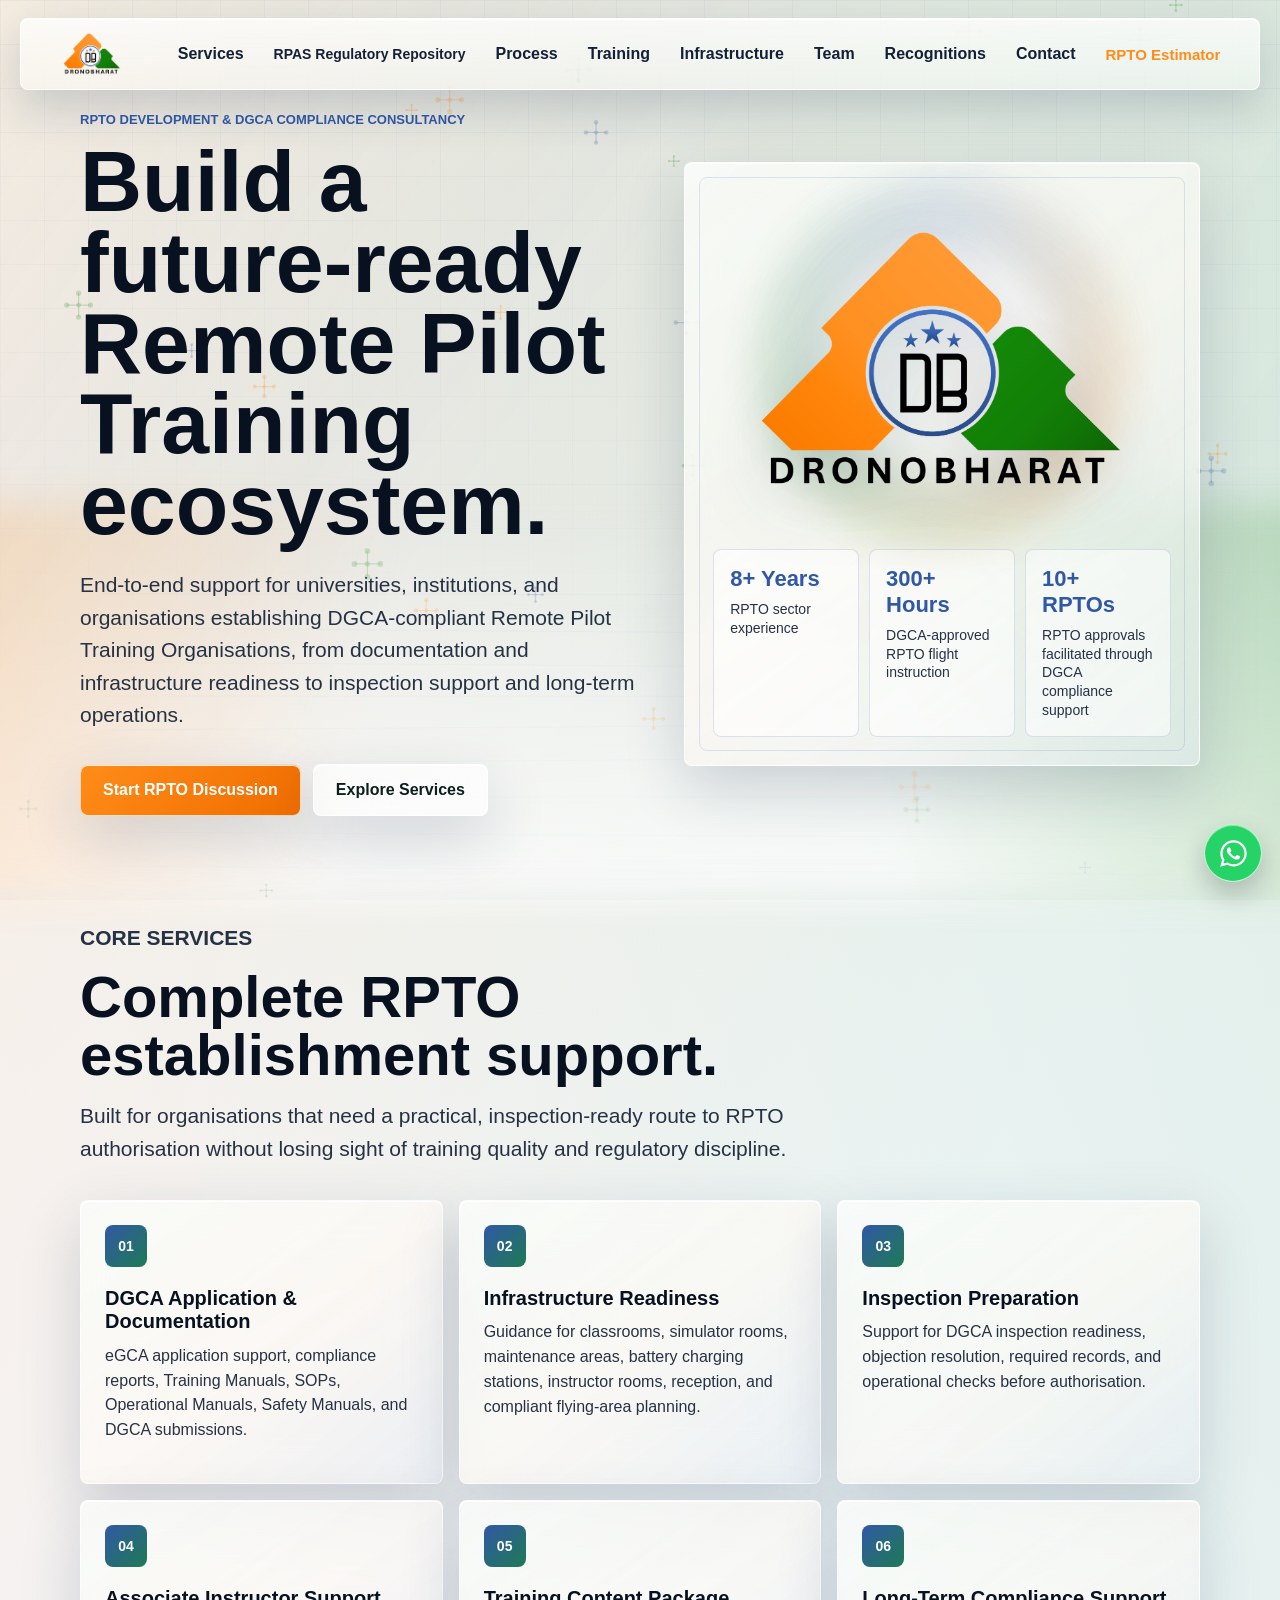
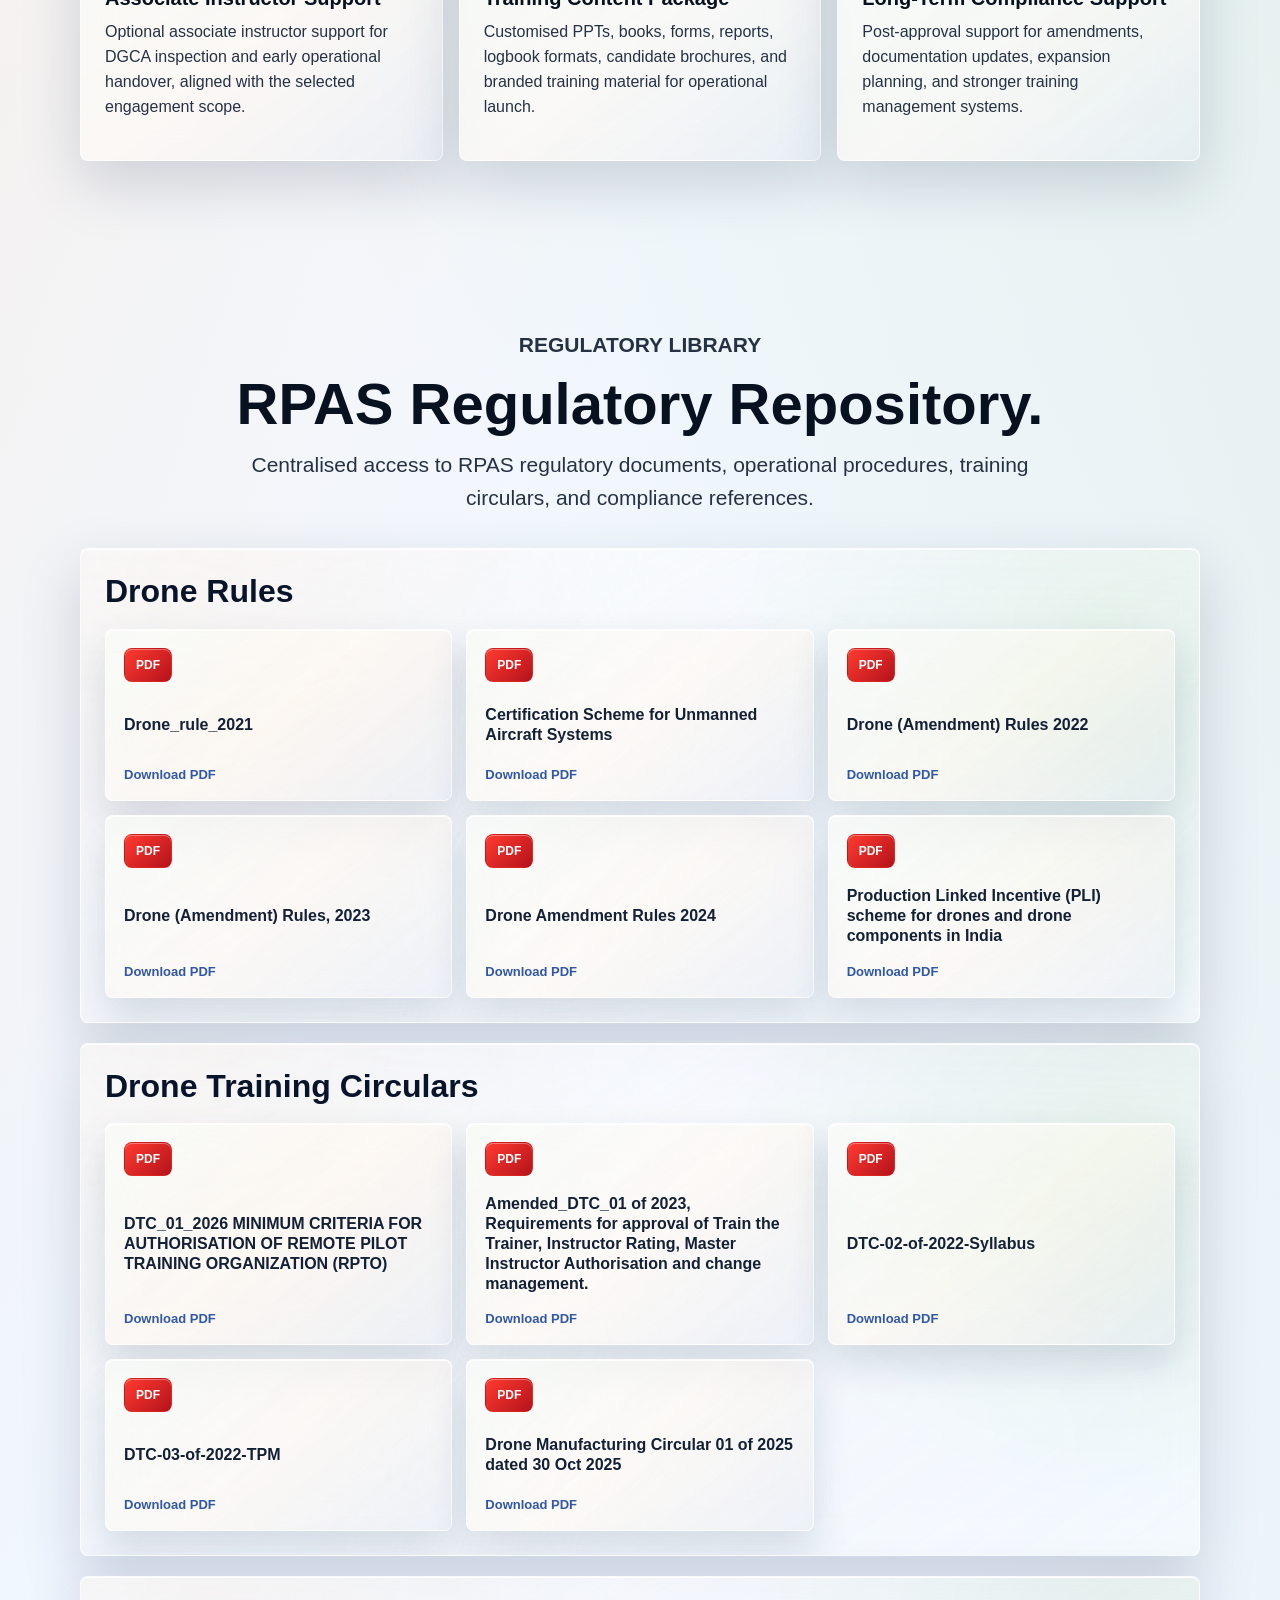
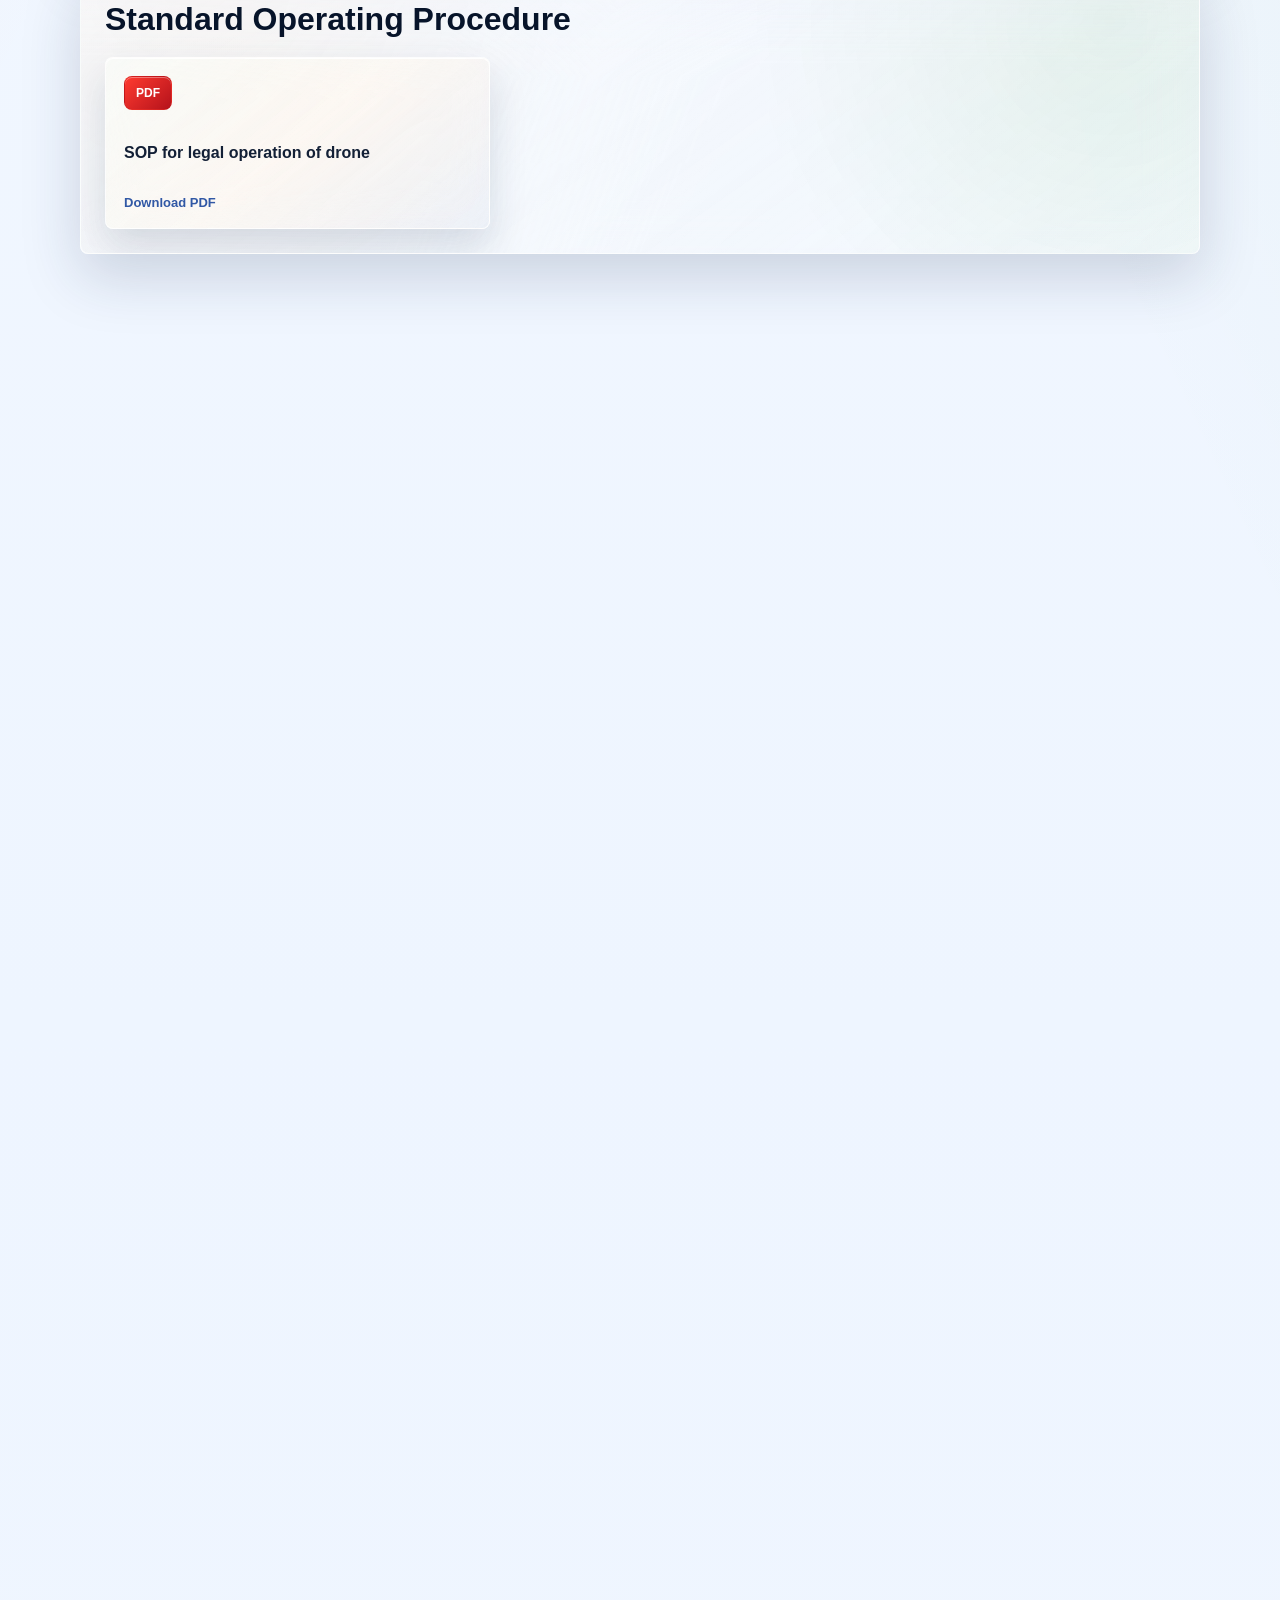
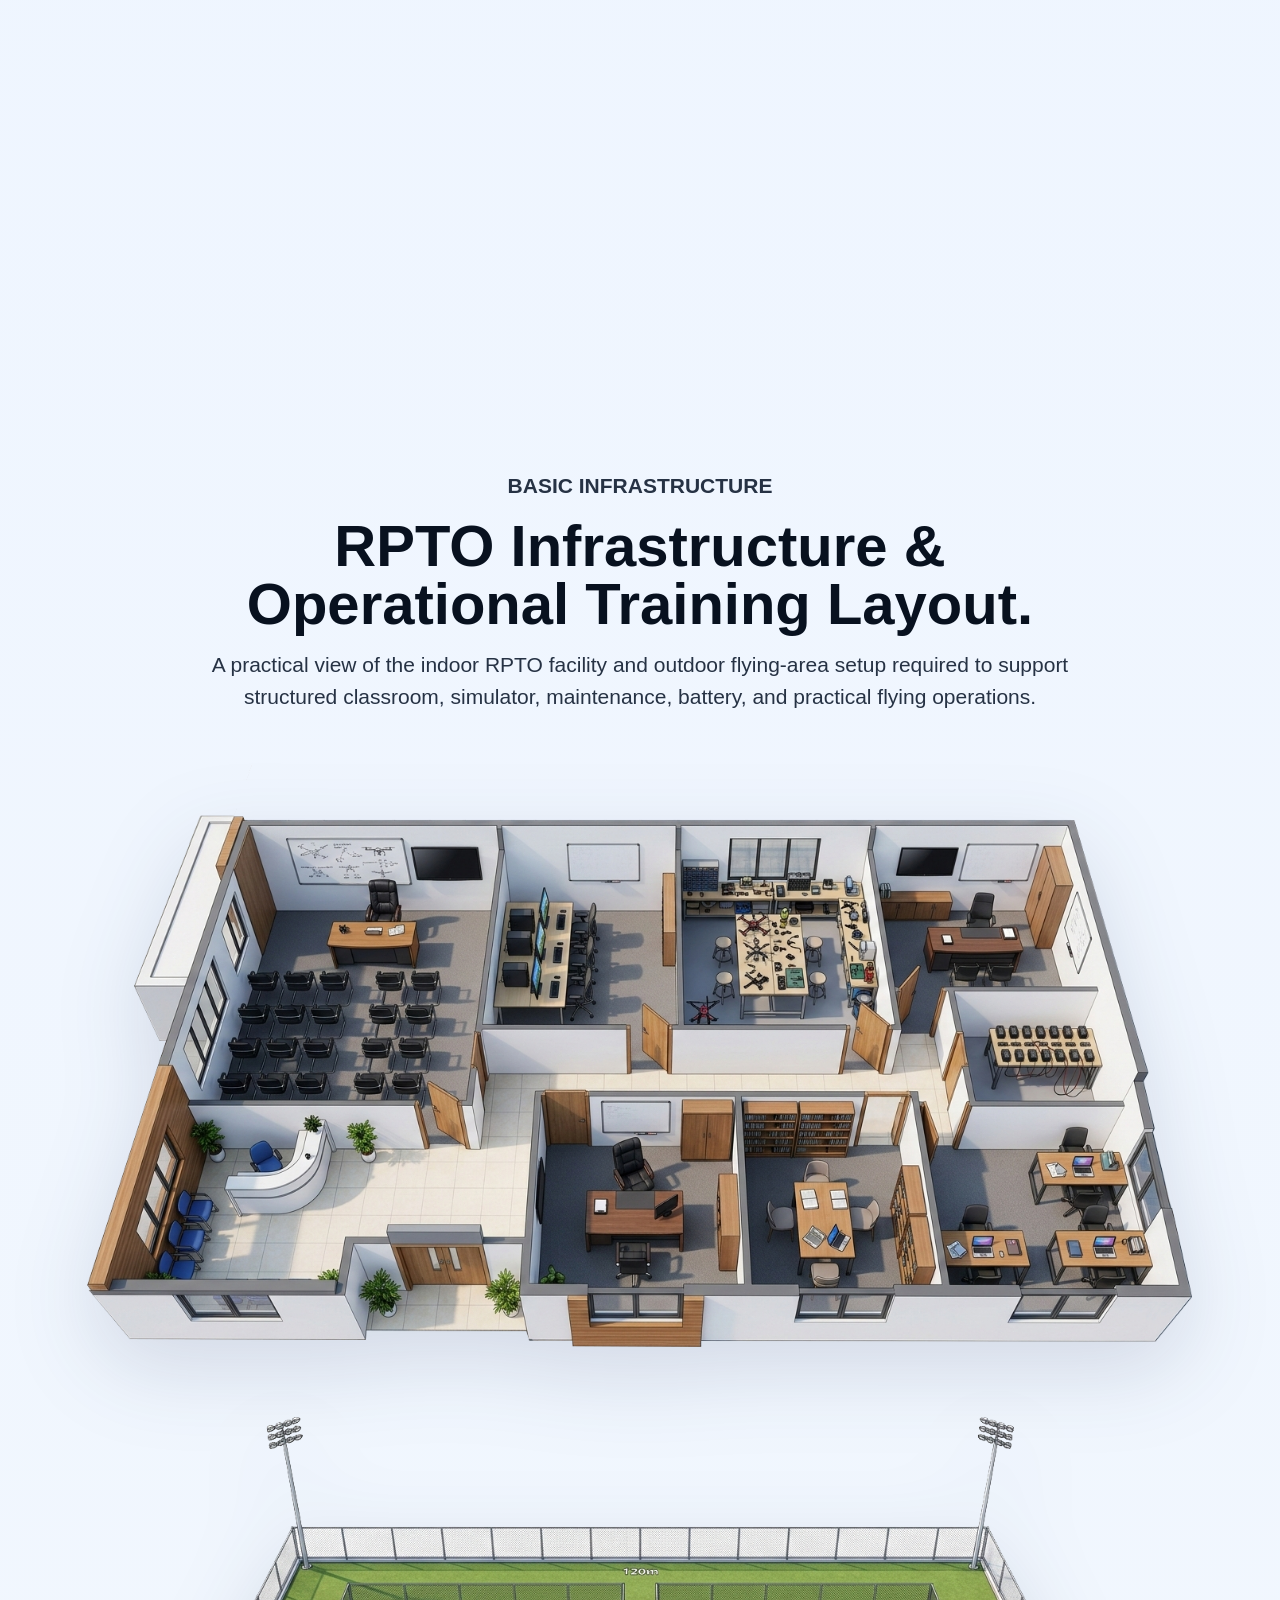
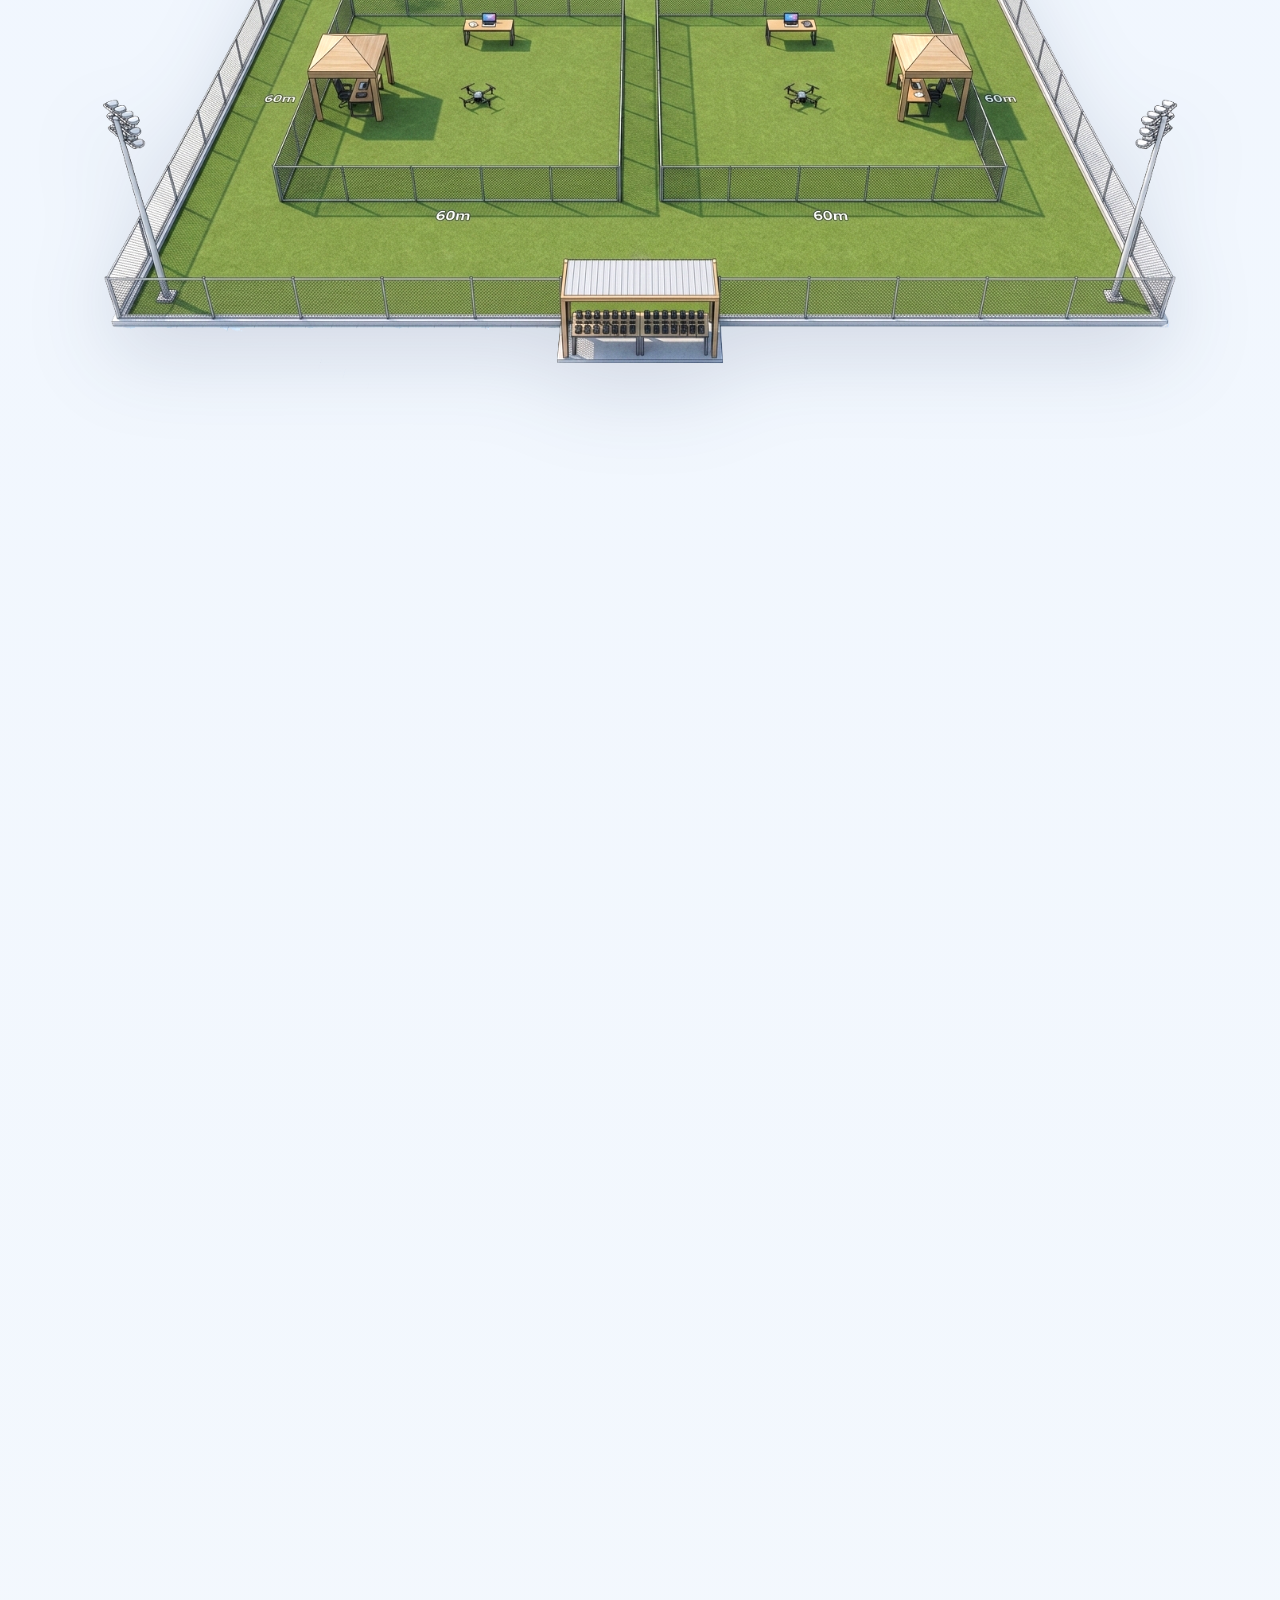
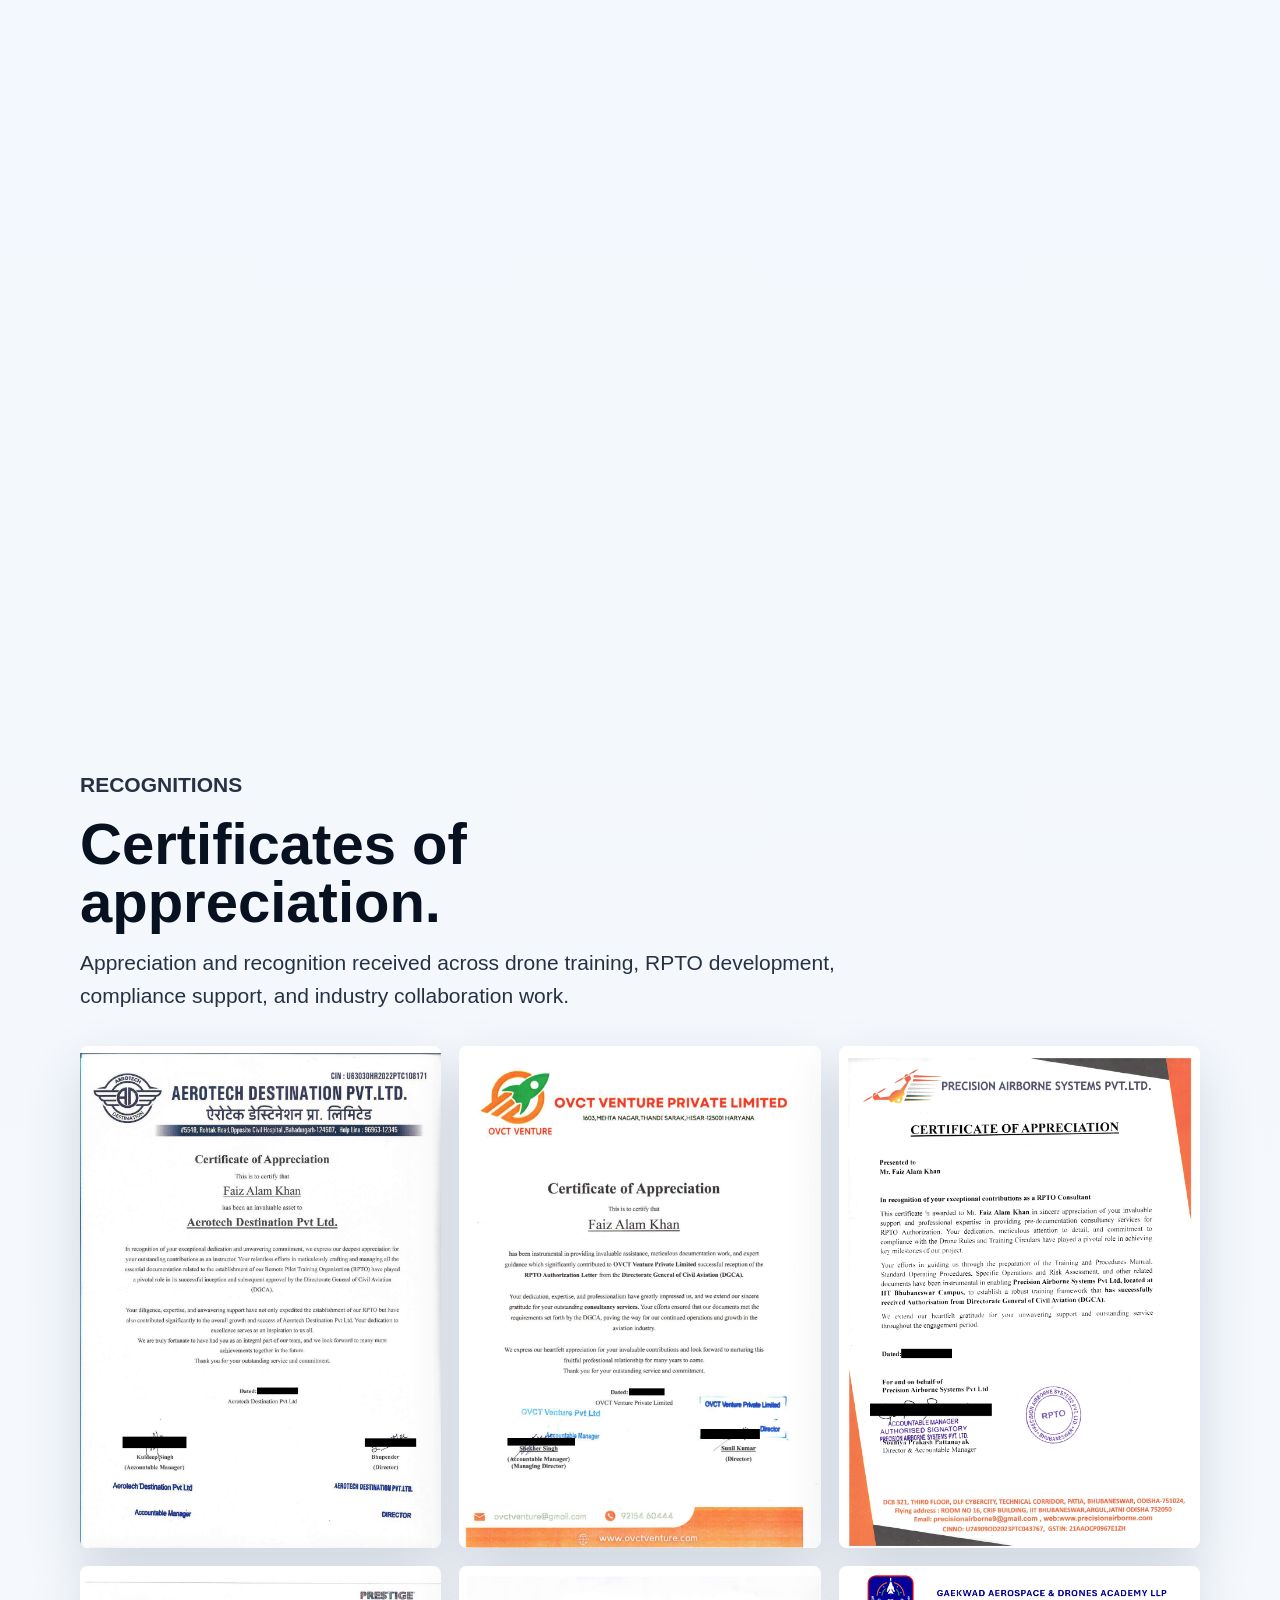
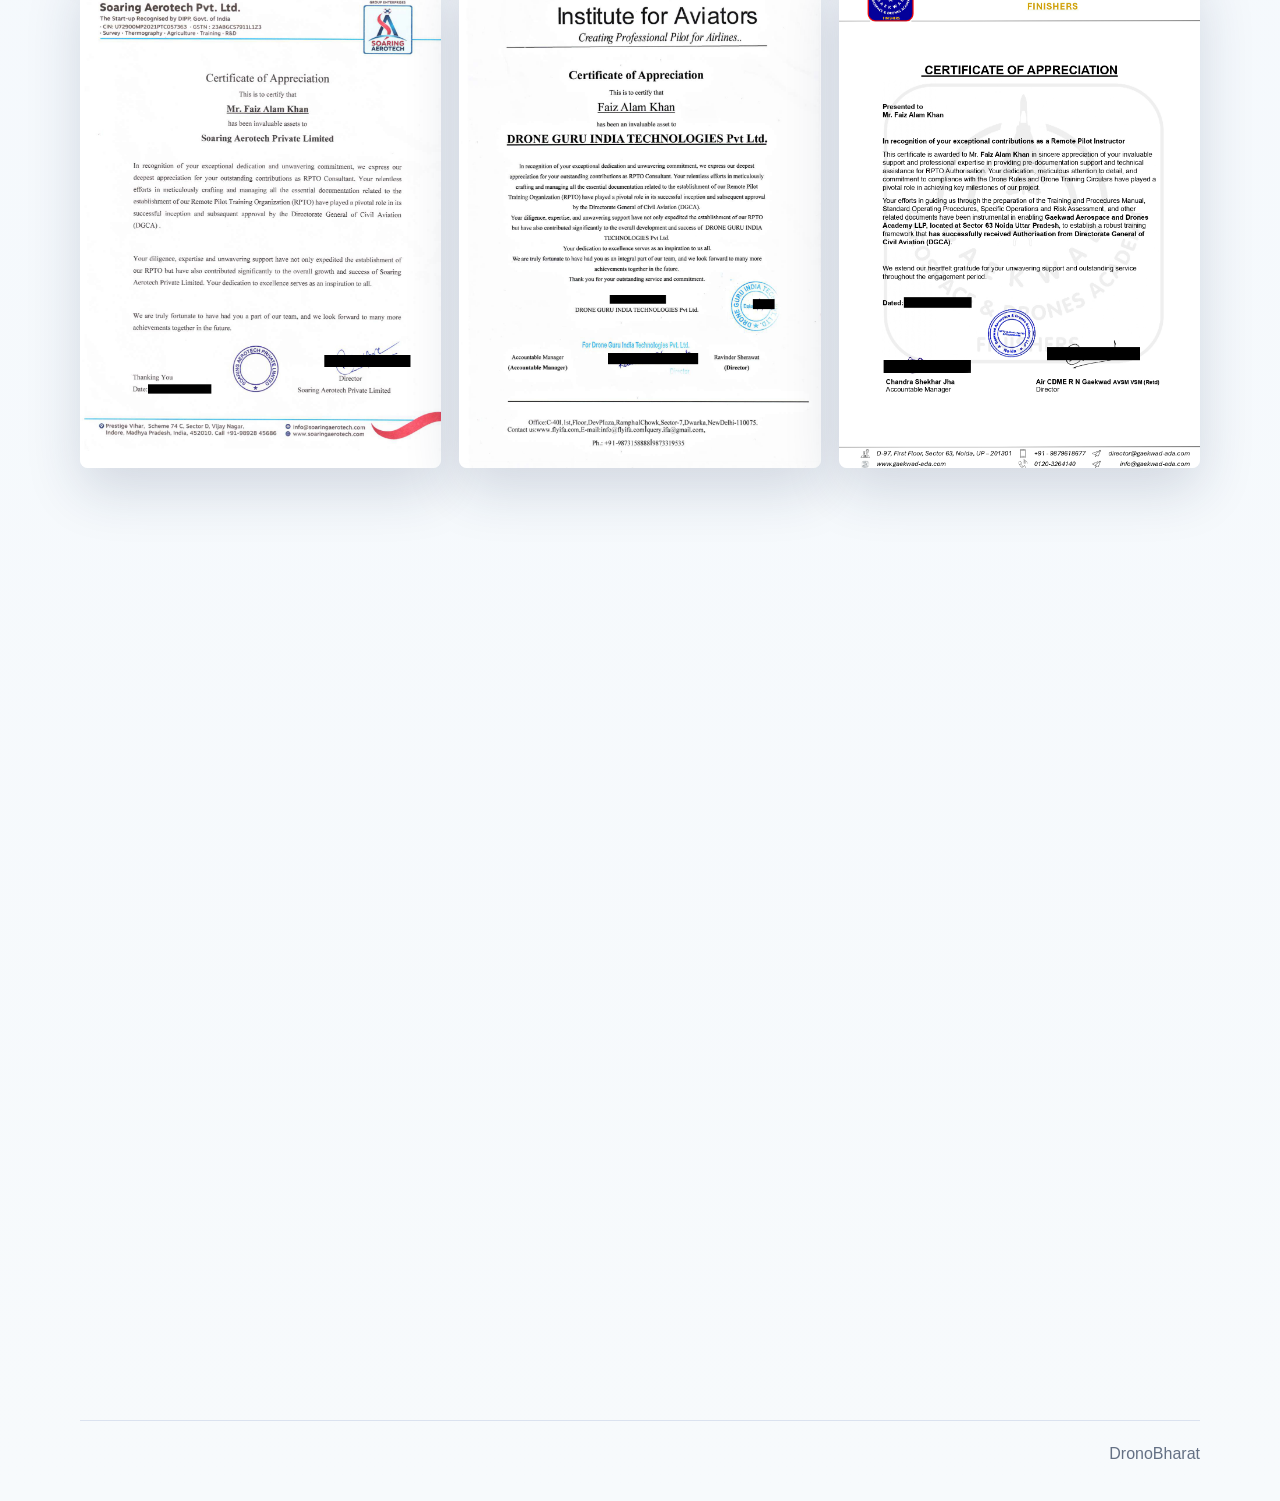
==== commit ac4db3c8: "Add files via upload" ====
--- a/index.html
+++ b/index.html
@@ -5,7 +5,7 @@
     <meta name="viewport" content="width=device-width, initial-scale=1">
     <meta name="description" content="DronoBharat RPTO development and DGCA compliance consultancy for universities, institutions, and organisations.">
     <title>DronoBharat | RPTO Development & DGCA Compliance</title>
-    <link rel="stylesheet" href="styles.css?v=43">
+    <link rel="stylesheet" href="styles.css?v=44">
   </head>
   <body>
     <svg class="svg-filters" width="0" height="0" aria-hidden="true" focusable="false">
--- a/styles.css
+++ b/styles.css
@@ -109,6 +109,7 @@
   display: inline-flex;
   align-items: center;
   justify-content: center;
+  width: 118px;
   min-width: 0;
   font-weight: 700;
 }
@@ -236,9 +237,10 @@
 }
 
 .nav a.estimator-link {
-  color: #132036;
+  color: var(--orange);
   font-size: 15px;
-  font-weight: 650;
+  font-weight: 760;
+  animation: estimatorGlow 2.7s ease-in-out infinite;
 }
 
 .nav a.repository-link {
@@ -1107,6 +1109,138 @@
     0 28px 62px rgba(25, 44, 79, 0.15);
 }
 
+.brochure-card {
+  grid-column: 1 / -1;
+  grid-template-columns: 56px minmax(0, 1fr) auto;
+  gap: 18px;
+  min-height: 112px;
+  padding: 22px;
+  overflow: hidden;
+  border-color: rgba(255,255,255,0.86);
+  border-radius: 8px;
+  background:
+    linear-gradient(135deg, rgba(255,255,255,0.86), rgba(255,255,255,0.42)),
+    radial-gradient(circle at 12% 18%, rgba(255,140,25,0.22), transparent 28%),
+    radial-gradient(circle at 88% 18%, rgba(49,88,165,0.18), transparent 28%),
+    linear-gradient(315deg, rgba(8,125,0,0.08), rgba(255,255,255,0.14));
+  box-shadow: 0 24px 54px rgba(20,43,84,0.16), inset 0 1px 0 rgba(255,255,255,0.96);
+  backdrop-filter: blur(22px) saturate(1.35);
+  -webkit-backdrop-filter: blur(22px) saturate(1.35);
+}
+
+.brochure-card::after {
+  content: "";
+  position: absolute;
+  inset: 1px;
+  border-radius: 7px;
+  pointer-events: none;
+  background:
+    linear-gradient(120deg, rgba(255,255,255,0.6), transparent 30%),
+    linear-gradient(90deg, transparent, rgba(84,174,178,0.1));
+  opacity: 0.9;
+}
+
+.brochure-card::before {
+  content: "PDF";
+  position: relative;
+  z-index: 1;
+  display: grid;
+  place-items: center;
+  width: 56px;
+  height: 56px;
+  border-radius: 8px;
+  color: white;
+  background: linear-gradient(135deg, #ff3b30, #b5121b);
+  box-shadow: 0 14px 30px rgba(180,35,24,0.24), inset 0 1px 0 rgba(255,255,255,0.35);
+  font-size: 13px;
+  font-weight: 900;
+  letter-spacing: 0.04em;
+}
+
+.brochure-copy {
+  position: relative;
+  z-index: 1;
+  display: grid;
+  align-content: center;
+  min-width: 0;
+  padding: 0;
+}
+
+.brochure-copy strong {
+  color: #07142a;
+  font-size: clamp(22px, 3vw, 30px);
+  font-weight: 650;
+  line-height: 1;
+  letter-spacing: 0;
+  text-transform: none;
+}
+
+.brochure-copy span {
+  margin-top: 6px;
+  color: var(--body);
+  font-size: 14px;
+  font-weight: 650;
+  letter-spacing: 0;
+}
+
+.brochure-download-icon {
+  position: relative;
+  display: grid;
+  place-items: center;
+  justify-self: end;
+  width: 52px;
+  height: 52px;
+  min-height: 0;
+  border-radius: 999px;
+  background: linear-gradient(135deg, #54aeb2, #3158a5);
+  box-shadow: 0 16px 32px rgba(49,88,165,0.2), inset 0 1px 0 rgba(255,255,255,0.42);
+  clip-path: none;
+}
+
+.brochure-download-icon::before {
+  content: none;
+}
+
+.brochure-download-icon::after {
+  content: none;
+}
+
+.brochure-download-icon img {
+  display: block;
+  width: 28px;
+  height: 28px;
+  object-fit: contain;
+}
+
+.whatsapp-float {
+  position: fixed;
+  right: max(18px, env(safe-area-inset-right));
+  bottom: max(18px, env(safe-area-inset-bottom));
+  z-index: 70;
+  display: grid;
+  place-items: center;
+  width: 58px;
+  height: 58px;
+  border: 1px solid rgba(255,255,255,0.72);
+  border-radius: 999px;
+  color: white;
+  background: #25d366;
+  box-shadow: 0 12px 26px rgba(8, 17, 31, 0.22), inset 0 1px 0 rgba(255,255,255,0.45);
+  transition: transform 220ms ease, box-shadow 220ms ease;
+}
+
+.whatsapp-float:hover,
+.whatsapp-float:focus-visible {
+  transform: translateY(-3px) scale(1.04);
+  box-shadow: 0 16px 32px rgba(8, 17, 31, 0.24), inset 0 1px 0 rgba(255,255,255,0.5);
+}
+
+.whatsapp-float svg {
+  width: 33px;
+  height: 33px;
+  fill: currentColor;
+}
+
 .contact-icon {
   position: relative;
   z-index: 1;
@@ -1145,6 +1279,30 @@
   font-size: clamp(17px, 2vw, 21px);
   line-height: 1.2;
   overflow-wrap: anywhere;
+}
+
+.brochure-card .brochure-copy {
+  color: inherit;
+  text-transform: none;
+}
+
+.brochure-card .brochure-copy strong {
+  color: #07142a;
+  font-size: clamp(22px, 3vw, 30px);
+  font-weight: 650;
+  line-height: 1;
+  letter-spacing: 0;
+  text-transform: none;
+}
+
+.brochure-card .brochure-copy span {
+  margin-top: 6px;
+  color: var(--body);
+  font-size: 14px;
+  font-weight: 650;
+  letter-spacing: 0;
+  line-height: 1.2;
+  text-transform: none;
 }
 
 .footer {
@@ -1166,6 +1324,18 @@
   }
 }
 
+@keyframes estimatorGlow {
+  0%,
+  100% {
+    color: var(--orange);
+    text-shadow: 0 0 0 rgba(255,140,25,0);
+  }
+  50% {
+    color: #ff7a00;
+    text-shadow: 0 0 14px rgba(255,140,25,0.54), 0 0 28px rgba(255,140,25,0.22);
+  }
+}
+
 @media (prefers-reduced-motion: reduce) {
   *,
   *::before,
@@ -1194,6 +1364,10 @@
   .brand img {
     width: 48px;
     height: 42px;
+  }
+
+  .brand {
+    width: auto;
   }
 
   .mobile-current-page {
@@ -1402,6 +1576,31 @@
     grid-template-columns: 1fr;
   }
 
+  .brochure-card {
+    grid-template-columns: 48px minmax(0, 1fr) 46px;
+    gap: 12px;
+    min-height: 104px;
+    padding: 18px;
+  }
+
+  .brochure-card::before {
+    width: 48px;
+    height: 48px;
+  }
+
+  .brochure-download-icon {
+    width: 46px;
+    height: 46px;
+  }
+
+  .brochure-copy strong {
+    font-size: 22px;
+  }
+
+  .brochure-copy span {
+    font-size: 13px;
+  }
+
   .status-grid div {
     min-height: auto;
   }
@@ -1427,4 +1626,11 @@
   .footer {
     display: grid;
   }
-}
+
+  .whatsapp-float {
+    width: 54px;
+    height: 54px;
+    right: max(14px, env(safe-area-inset-right));
+    bottom: max(14px, env(safe-area-inset-bottom));
+  }
+}
